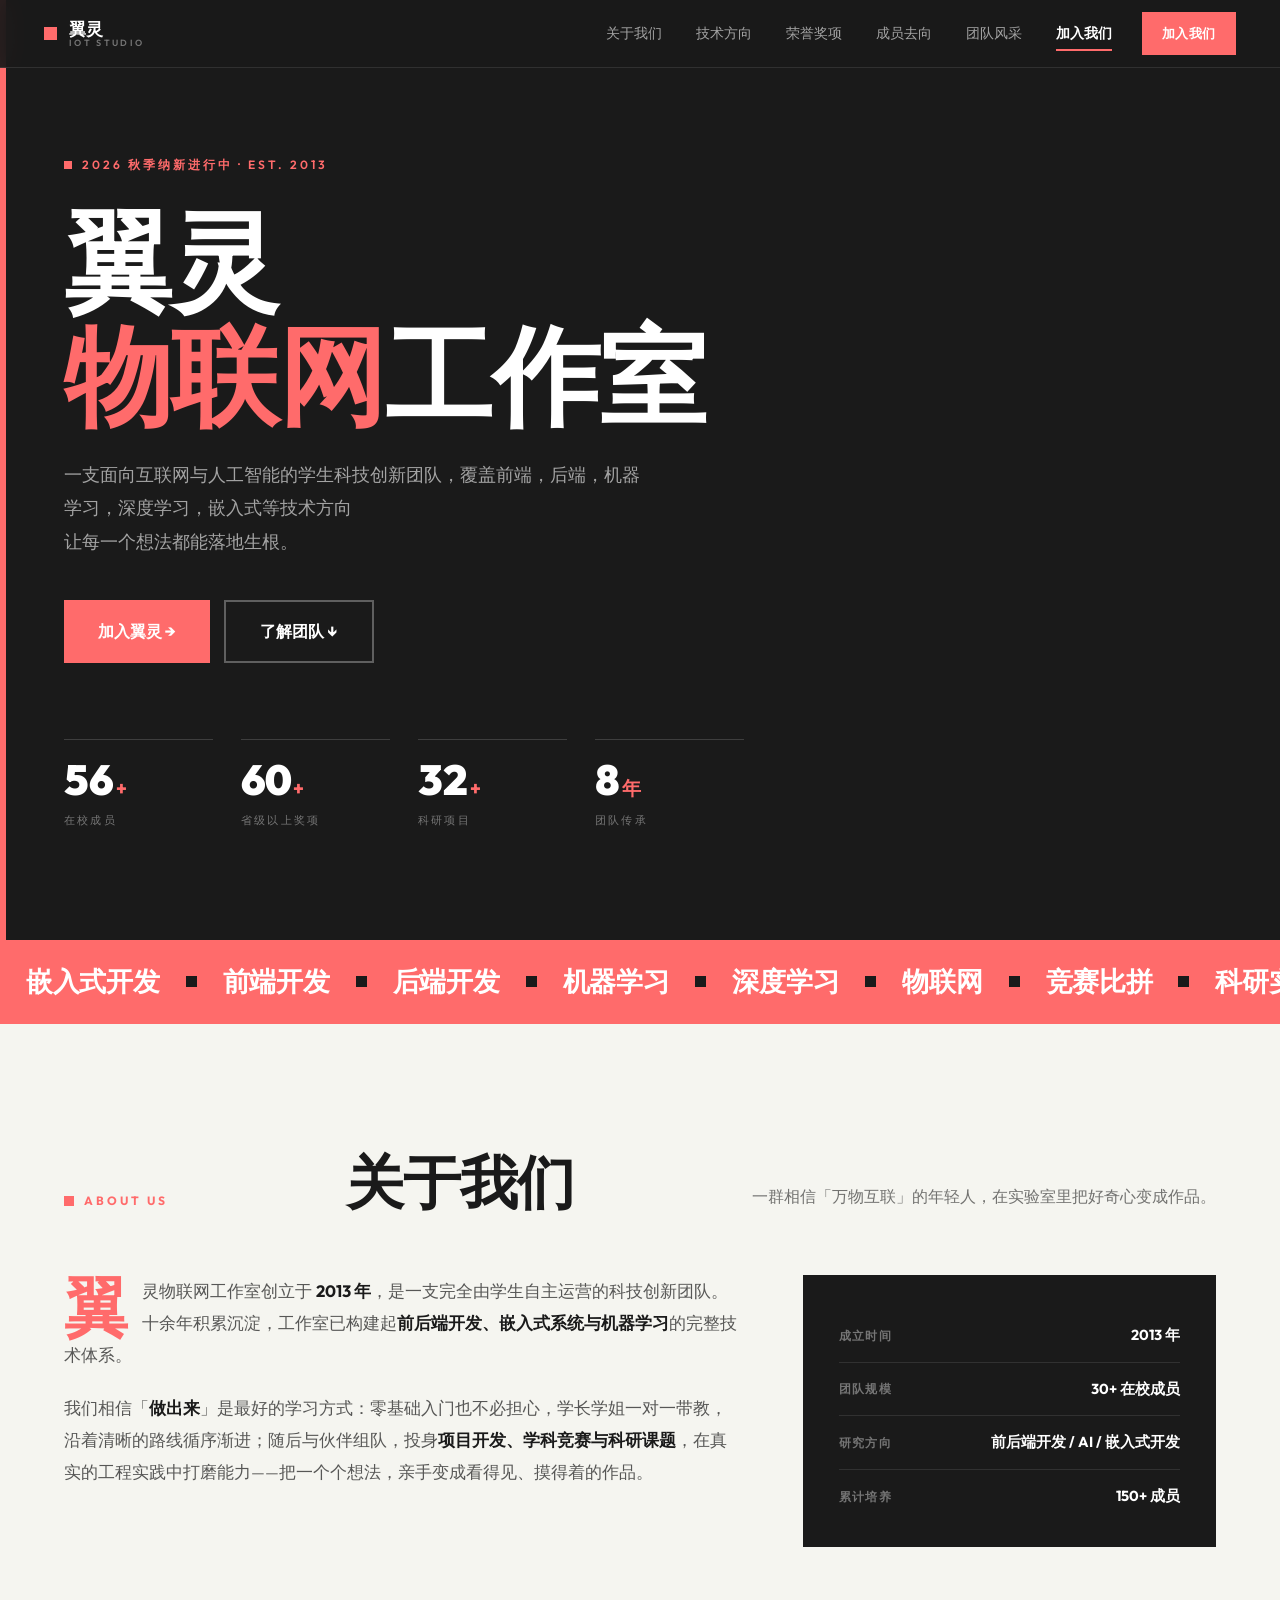
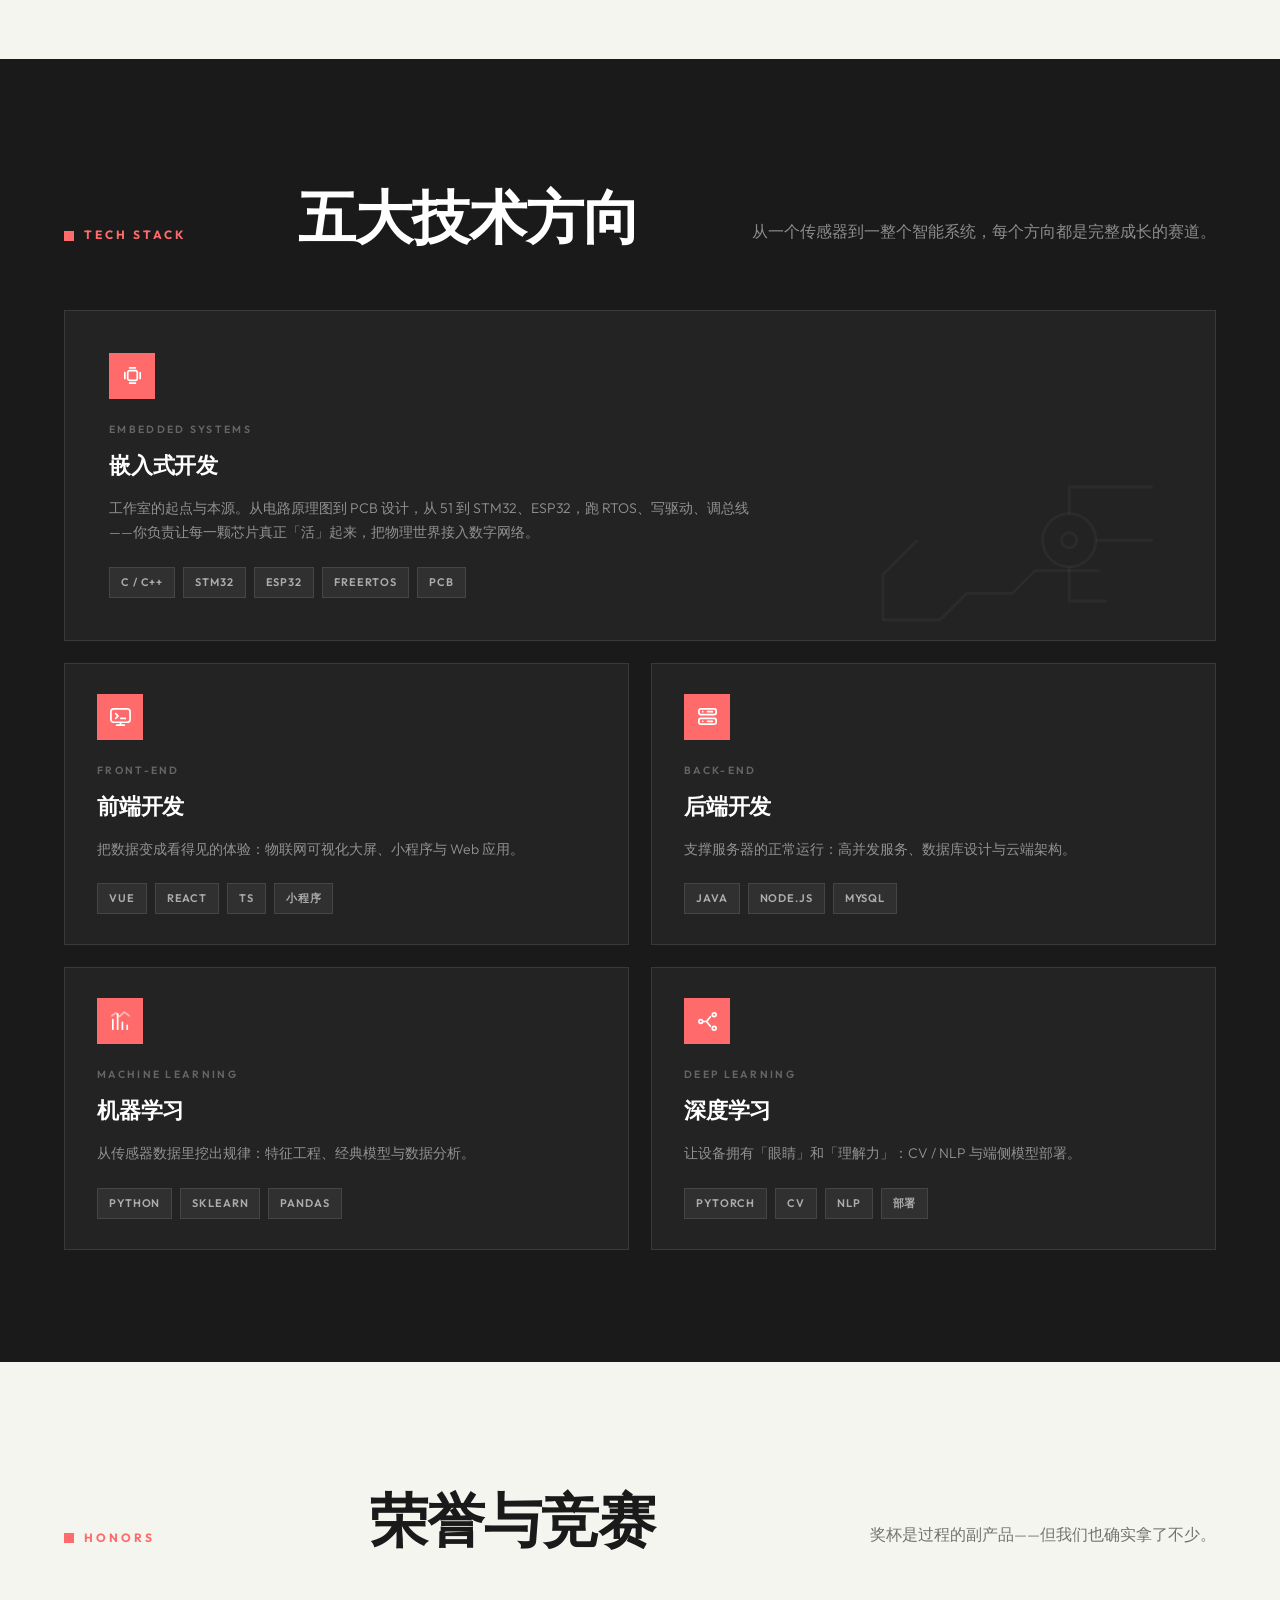
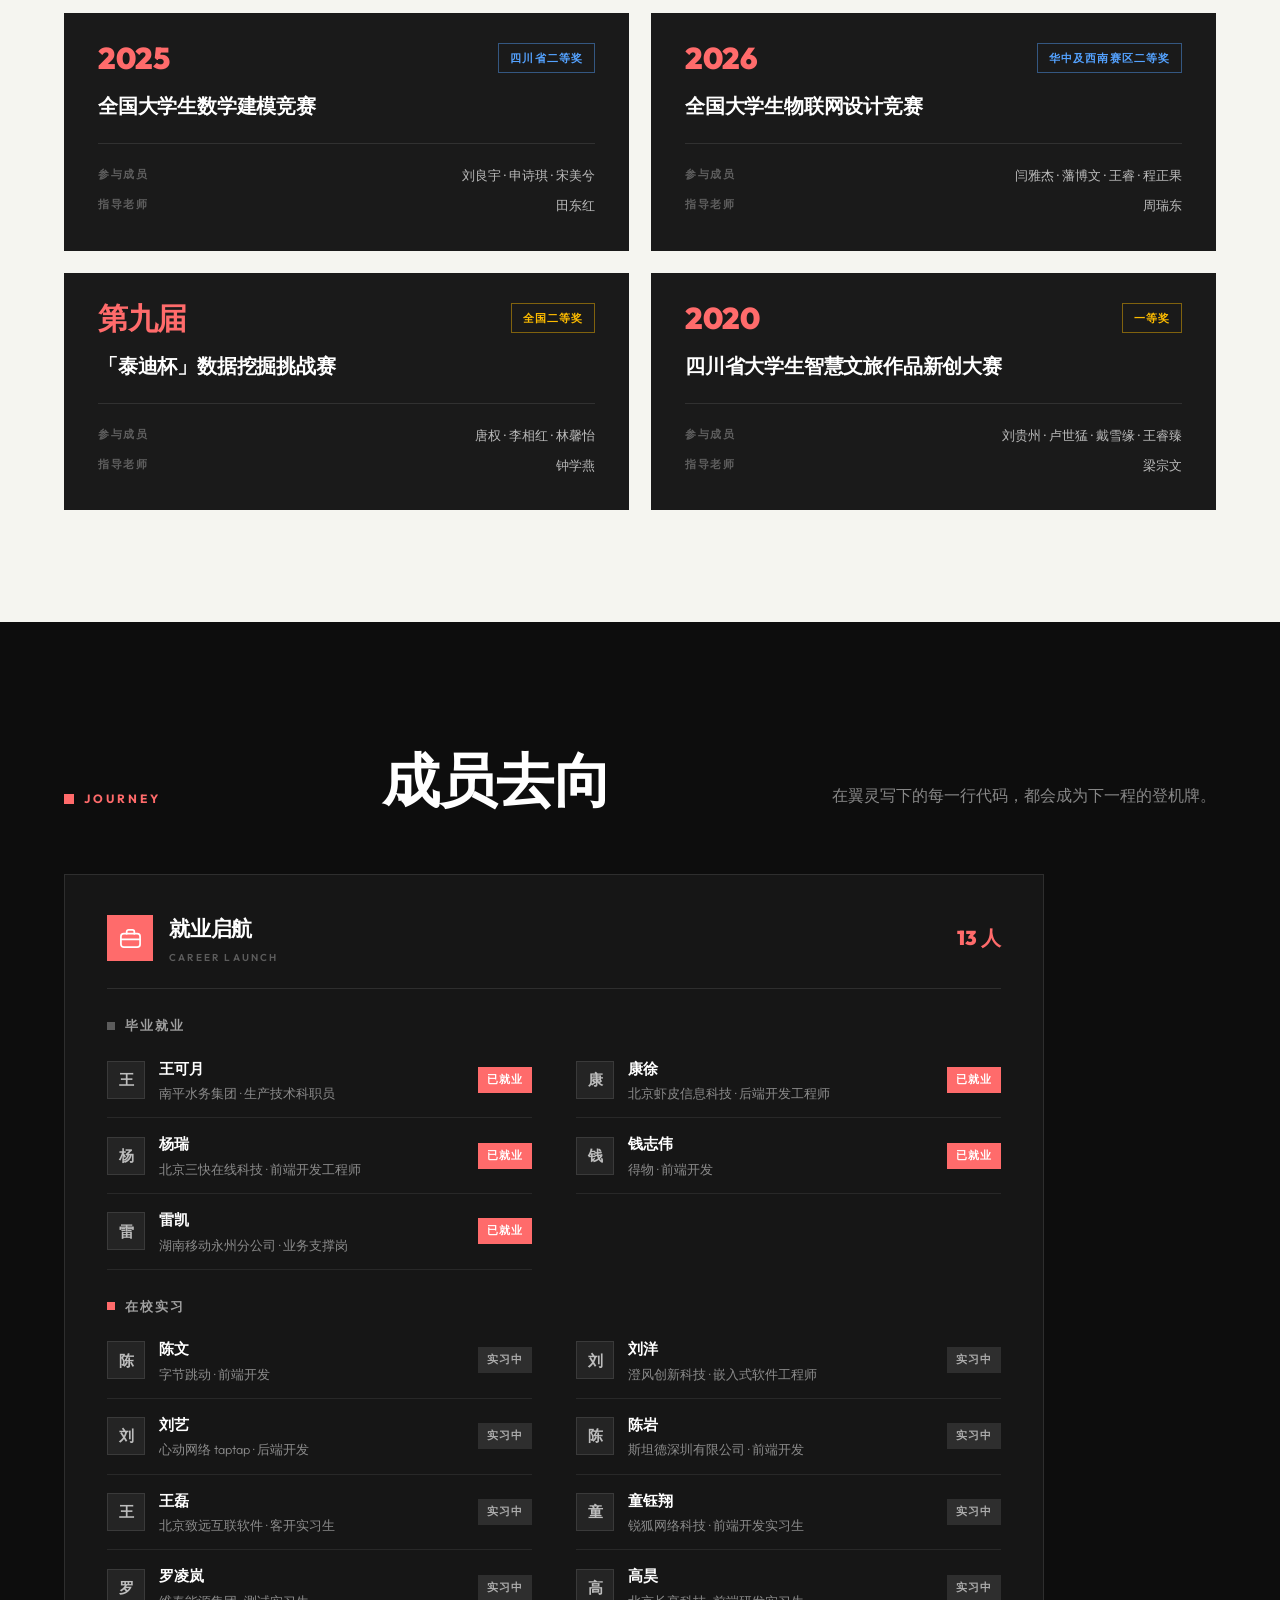
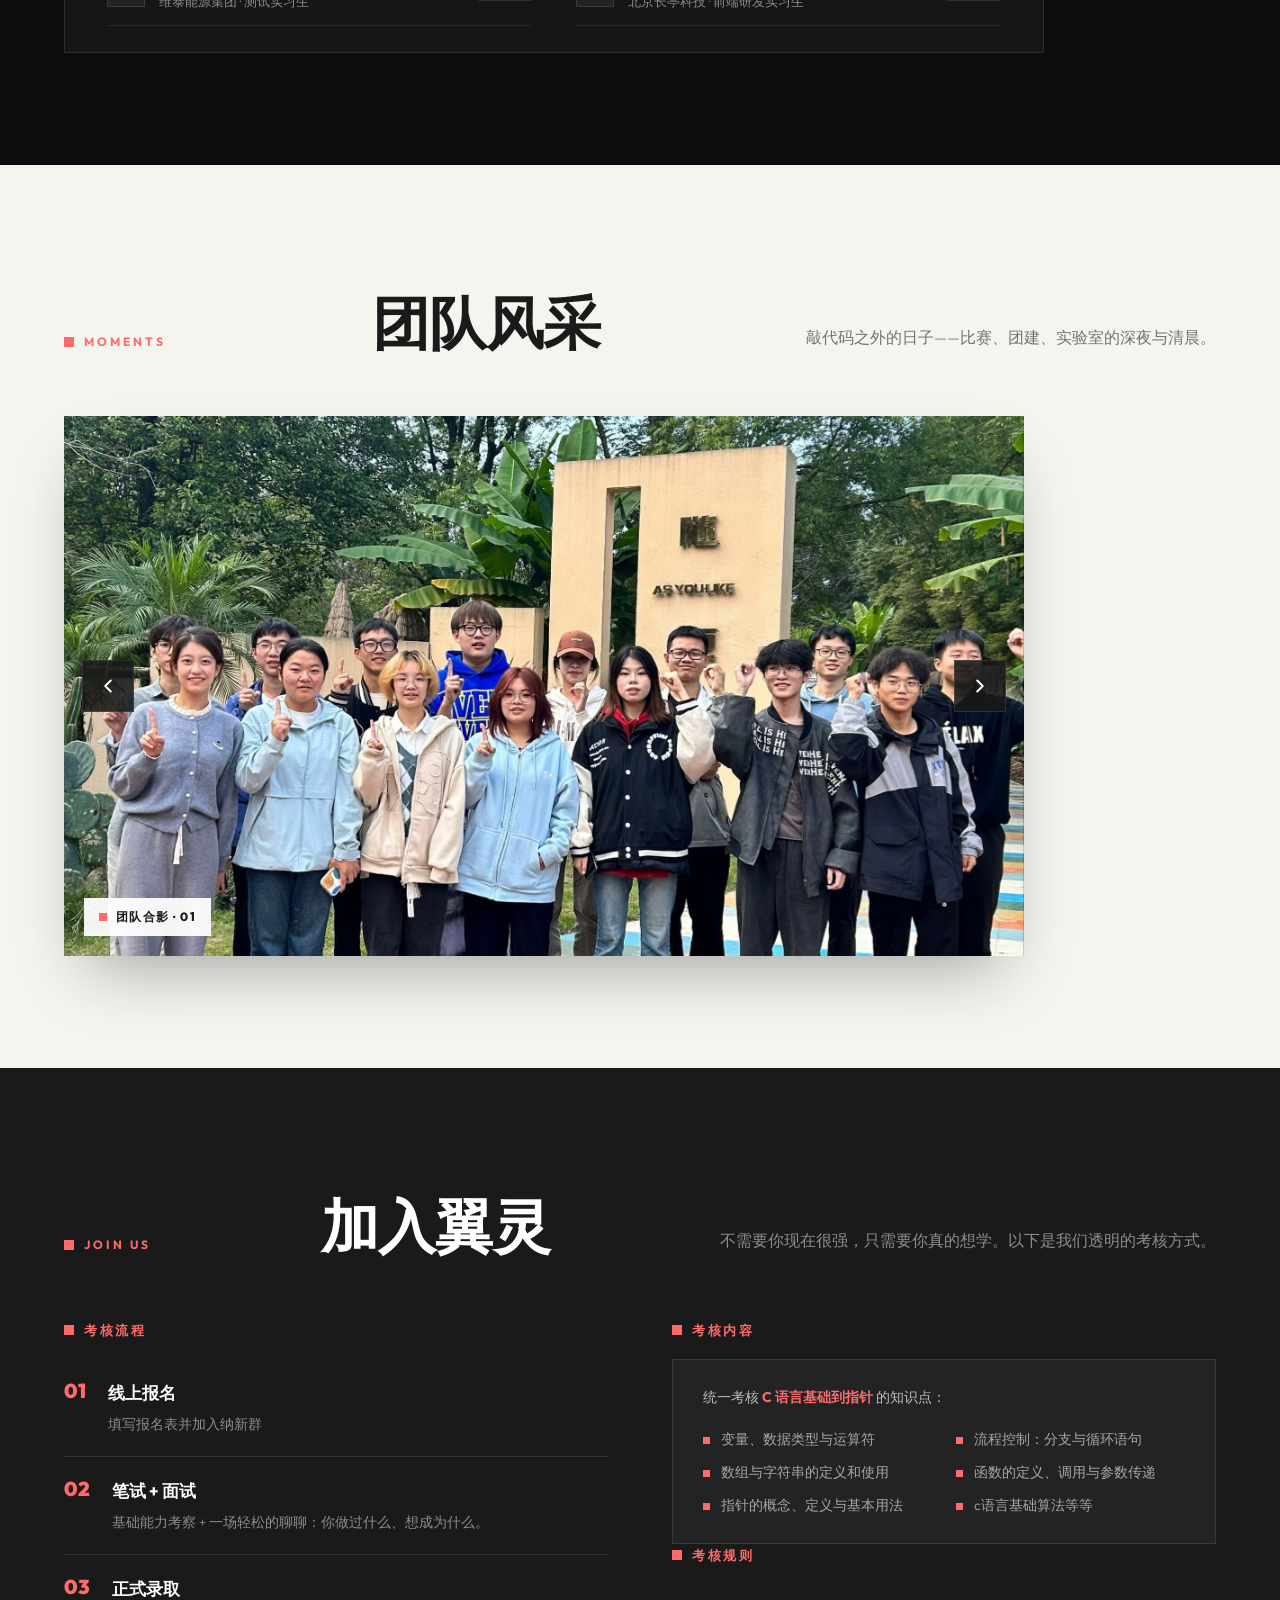
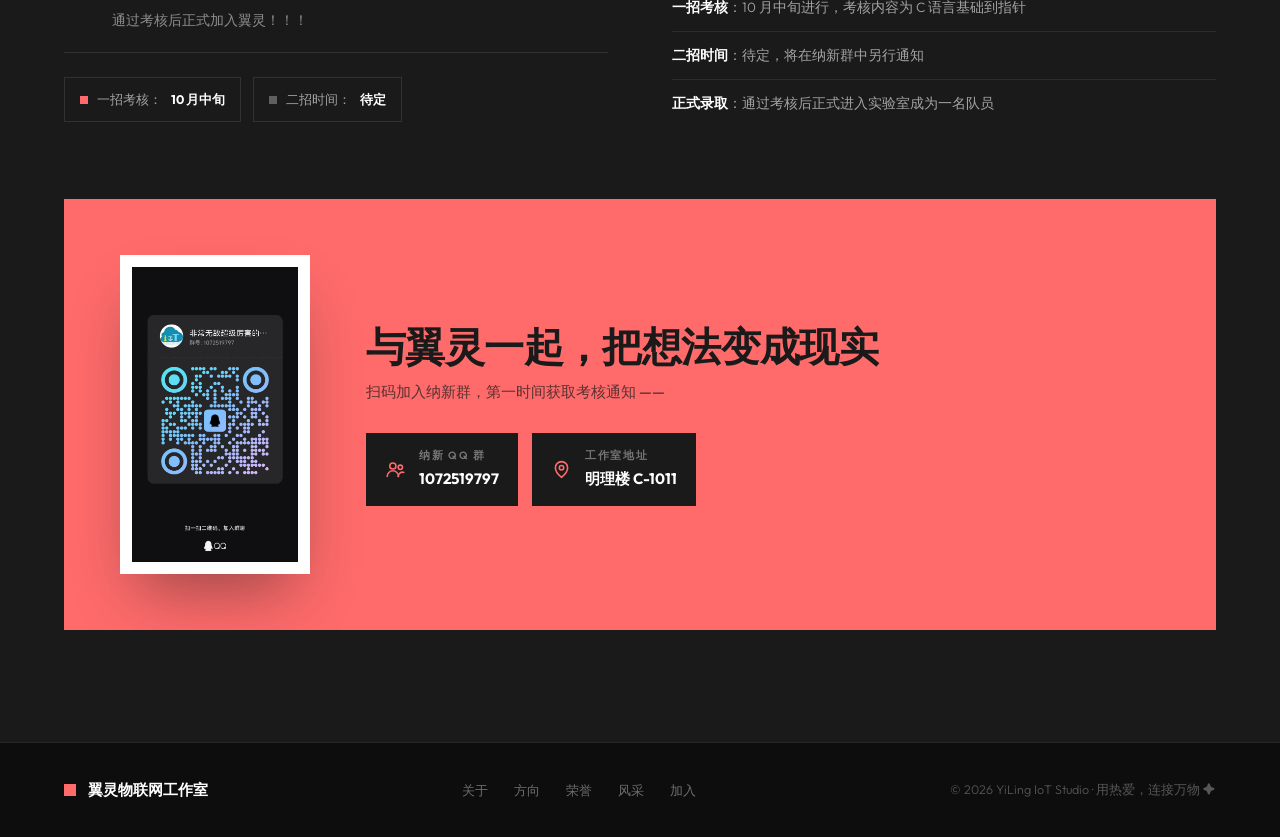
==== index.html @ a09c129d "chore: initial site" ====
<!DOCTYPE html>
<html lang="zh-CN">
<head>
<meta charset="UTF-8">
<meta name="viewport" content="width=device-width, initial-scale=1.0">
<title>翼灵物联网工作室 · YiLing IoT Studio</title>
<meta name="description" content="翼灵物联网工作室——专注物联网与人工智能的学生科技创新团队，覆盖嵌入式、后端、前端与机器学习、深度学习全链路技术栈。">
<link rel="icon" href="data:image/svg+xml,%3Csvg%20xmlns='http://www.w3.org/2000/svg'%20viewBox='0%200%2048%2048'%3E%3Crect%20width='48'%20height='48'%20fill='%23FF6B6B'/%3E%3Ctext%20x='24'%20y='33'%20font-size='26'%20font-family='Arial,sans-serif'%20font-weight='900'%20fill='%231A1A1A'%20text-anchor='middle'%3EY%3C/text%3E%3C/svg%3E">
<link rel="preconnect" href="https://fonts.googleapis.com">
<link rel="preconnect" href="https://fonts.gstatic.com" crossorigin>
<link href="https://fonts.googleapis.com/css2?family=Outfit:wght@300;400;500;600;700;800;900&display=swap" rel="stylesheet">
<link rel="stylesheet" href="styles.css">
</head>
<body>

<!-- ══════════ 顶部固定导航（Studio Bold：深色横条） ══════════ -->
<header class="nav" id="nav">
  <a class="brand" href="#top" aria-label="翼灵物联网工作室">
    <span class="brand-mark" aria-hidden="true"></span>
    <span class="brand-name">翼灵<i>IoT&nbsp;Studio</i></span>
  </a>
  <nav class="nav-links" id="navLinks" aria-label="页面导航">
    <span class="nav-thumb" id="navThumb" aria-hidden="true"></span>
    <a href="#about" class="nav-link">关于我们</a>
    <a href="#directions" class="nav-link">技术方向</a>
    <a href="#awards" class="nav-link">荣誉奖项</a>
    <a href="#destinations" class="nav-link">成员去向</a>
    <a href="#gallery" class="nav-link">团队风采</a>
    <a href="#join" class="nav-link">加入我们</a>
  </nav>
  <a href="#join" class="nav-cta">加入我们</a>
</header>

<main id="top">

  <!-- ══════════ HERO（Studio Bold：深底 + 左侧红竖条 + 巨型标题） ══════════ -->
  <section class="hero">
    <div class="hero-edge" aria-hidden="true"></div>

    <div class="hero-inner">
      <span class="hero-badge">
        <i class="dot"></i>2026 秋季纳新进行中 · EST. 2013
      </span>
      <h1 class="hero-title">翼灵<br><span>物联网</span>工作室</h1>
      <p class="hero-sub">一支面向互联网与人工智能的学生科技创新团队，覆盖前端，后端，机器学习，深度学习，嵌入式等技术方向<br class="br-lg">让每一个想法都能落地生根。</p>

      <div class="hero-cta">
        <a href="#join" class="btn-primary">加入翼灵 →</a>
        <a href="#about" class="btn-ghost">了解团队 ↓</a>
      </div>

      <div class="hero-stats">
        <div class="stat-card">
          <b><span data-count="56">0</span><i>+</i></b>
          <span>在校成员</span>
        </div>
        <div class="stat-card">
          <b><span data-count="60">0</span><i>+</i></b>
          <span>省级以上奖项</span>
        </div>
        <div class="stat-card">
          <b><span data-count="32">0</span><i>+</i></b>
          <span>科研项目</span>
        </div>
        <div class="stat-card">
          <b><span data-count="8">0</span><i>年</i></b>
          <span>团队传承</span>
        </div>
      </div>
    </div>
  </section>

  <!-- ══════════ 红色跑马灯条 ══════════ -->
  <div class="marquee" aria-hidden="true">
    <div class="m-track">
      <span>嵌入式开发</span><i>✦</i><span>前端开发</span><i>✦</i><span>后端开发</span><i>✦</i><span>机器学习</span><i>✦</i><span>深度学习</span><i>✦</i><span>物联网</span><i>✦</i><span>竞赛比拼</span><i>✦</i><span>科研实践</span><i>✦</i>
      <span>嵌入式开发</span><i>✦</i><span>前端开发</span><i>✦</i><span>后端开发</span><i>✦</i><span>机器学习</span><i>✦</i><span>深度学习</span><i>✦</i><span>物联网</span><i>✦</i><span>竞赛比拼</span><i>✦</i><span>科研实践</span><i>✦</i>
    </div>
  </div>

  <!-- ══════════ ① 关于我们（暖白区） ══════════ -->
  <section id="about" class="section light">
    <div class="container">
      <header class="sec-head reveal">
        <span class="sec-eyebrow"><i></i>ABOUT US</span>
        <h2 class="sec-title">关于我们</h2>
        <p class="sec-desc">一群相信「万物互联」的年轻人，在实验室里把好奇心变成作品。</p>
      </header>

      <div class="about-grid">
        <div class="about-text reveal" data-d="1">
          <p>翼灵物联网工作室创立于 <b>2013 年</b>，是一支完全由学生自主运营的科技创新团队。十余年积累沉淀，工作室已构建起<b>前后端开发、嵌入式系统与机器学习</b>的完整技术体系。</p>
          <p>我们相信「<b>做出来</b>」是最好的学习方式：零基础入门也不必担心，学长学姐一对一带教，沿着清晰的路线循序渐进；随后与伙伴组队，投身<b>项目开发、学科竞赛与科研课题</b>，在真实的工程实践中打磨能力——把一个个想法，亲手变成看得见、摸得着的作品。</p>
        </div>

        <aside class="about-card reveal" data-d="2">
          <ul class="ios-list">
            <li><span>成立时间</span><b>2013 年</b></li>
            <li><span>团队规模</span><b>30+ 在校成员</b></li>
            <li><span>研究方向</span><b>前后端开发 / AI / 嵌入式开发</b></li>
            <li><span>累计培养</span><b>150+ 成员</b></li>
          </ul>
        </aside>
      </div>
    </div>
  </section>

  <!-- ══════════ ② 技术方向（深色区） ══════════ -->
  <section id="directions" class="section dark">
    <div class="container">
      <header class="sec-head reveal">
        <span class="sec-eyebrow"><i></i>TECH STACK</span>
        <h2 class="sec-title">五大技术方向</h2>
        <p class="sec-desc">从一个传感器到一整个智能系统，每个方向都是完整成长的赛道。</p>
      </header>

      <div class="dir-grid">
        <!-- 嵌入式（工作室本源，大卡） -->
        <article class="dir-card big reveal" style="--ac:linear-gradient(135deg,#60a5fa,#1e3a8a);--ac-soft:30,64,175">
          <svg class="dir-art" viewBox="0 0 200 120" aria-hidden="true">
            <g stroke="currentColor" fill="none" stroke-width="1.5" opacity=".55">
              <path d="M20 100h30l14-14h24l12-12h34"/><path d="M20 100v-24l18-18"/>
              <circle cx="118" cy="58" r="14"/><circle cx="118" cy="58" r="4"/>
              <path d="M118 44v-14h44M132 58h30M118 72v18h20"/>
            </g>
          </svg>
          <div class="dir-icon">
            <svg viewBox="0 0 24 24"><rect x="7" y="7" width="10" height="10" rx="2"/><path d="M4 9v6M20 9v6M9 4h6M9 20h6"/></svg>
          </div>
          <span class="dir-en">EMBEDDED SYSTEMS</span>
          <h3>嵌入式开发</h3>
          <p>工作室的起点与本源。从电路原理图到 PCB 设计，从 51 到 STM32、ESP32，跑 RTOS、写驱动、调总线——你负责让每一颗芯片真正「活」起来，把物理世界接入数字网络。</p>
          <div class="dir-tags">
            <span>C / C++</span><span>STM32</span><span>ESP32</span><span>FreeRTOS</span><span>PCB</span>
          </div>
        </article>

        <!-- 前端 -->
        <article class="dir-card reveal" data-d="1" style="--ac:linear-gradient(135deg,#38bdf8,#2563eb);--ac-soft:37,99,235">
          <div class="dir-icon">
            <svg viewBox="0 0 24 24"><rect x="2" y="4" width="20" height="14" rx="3"/><path d="M8 21h8M12 18v3M7 9l2.5 2.5L7 14M12.5 14H17"/></svg>
          </div>
          <span class="dir-en">FRONT-END</span>
          <h3>前端开发</h3>
          <p>把数据变成看得见的体验：物联网可视化大屏、小程序与 Web 应用。</p>
          <div class="dir-tags"><span>Vue</span><span>React</span><span>TS</span><span>小程序</span></div>
        </article>

        <!-- 后端 -->
        <article class="dir-card reveal" data-d="2" style="--ac:linear-gradient(135deg,#818cf8,#4f46e5);--ac-soft:79,70,229">
          <div class="dir-icon">
            <svg viewBox="0 0 24 24"><rect x="3" y="4" width="18" height="6" rx="2"/><rect x="3" y="14" width="18" height="6" rx="2"/><path d="M7 7h.01M7 17h.01M12 7h5M12 17h5"/></svg>
          </div>
          <span class="dir-en">BACK-END</span>
          <h3>后端开发</h3>
          <p>支撑服务器的正常运行：高并发服务、数据库设计与云端架构。</p>
          <div class="dir-tags"><span>Java</span><span>Node.js</span><span>MySQL</span></div>
        </article>

        <!-- 机器学习 -->
        <article class="dir-card reveal" data-d="3" style="--ac:linear-gradient(135deg,#fbbf24,#f59e0b);--ac-soft:217,119,6">
          <div class="dir-icon">
            <svg viewBox="0 0 24 24"><path d="M4 20V10M9 20V4M14 20v-7M19 20v-4"/><path d="M3 6l4-3 4 4 5-5 5 4" opacity=".5"/></svg>
          </div>
          <span class="dir-en">MACHINE LEARNING</span>
          <h3>机器学习</h3>
          <p>从传感器数据里挖出规律：特征工程、经典模型与数据分析。</p>
          <div class="dir-tags"><span>Python</span><span>sklearn</span><span>Pandas</span></div>
        </article>

        <!-- 深度学习 -->
        <article class="dir-card reveal" data-d="4" style="--ac:linear-gradient(135deg,#fb7185,#e11d48);--ac-soft:225,29,72">
          <div class="dir-icon">
            <svg viewBox="0 0 24 24"><circle cx="5" cy="12" r="2"/><circle cx="19" cy="5" r="2"/><circle cx="19" cy="19" r="2"/><path d="M7 12h4l4-5M11 12l4 5"/></svg>
          </div>
          <span class="dir-en">DEEP LEARNING</span>
          <h3>深度学习</h3>
          <p>让设备拥有「眼睛」和「理解力」：CV / NLP 与端侧模型部署。</p>
          <div class="dir-tags"><span>PyTorch</span><span>CV</span><span>NLP</span><span>部署</span></div>
        </article>
      </div>
    </div>
  </section>

  <!-- ══════════ ③ 荣誉奖项 ══════════ -->
  <section id="awards" class="section">
    <div class="container">
      <header class="sec-head reveal">
        <span class="sec-eyebrow"><i></i>HONORS</span>
        <h2 class="sec-title">荣誉与竞赛</h2>
        <p class="sec-desc">奖杯是过程的副产品——但我们也确实拿了不少。</p>
      </header>

      <div class="award-grid">
        <article class="award-card reveal">
          <div class="award-top">
            <span class="award-year">2025</span>
            <em class="award-level blue">四川省二等奖</em>
          </div>
          <h3>全国大学生数学建模竞赛</h3>
          <div class="award-meta">
            <div class="meta-row">
              <span class="meta-label">参与成员</span>
              <span class="meta-val">刘良宇 · 申诗琪 · 宋美兮</span>
            </div>
            <div class="meta-row">
              <span class="meta-label">指导老师</span>
              <span class="meta-val">田东红</span>
            </div>
          </div>
        </article>

        <article class="award-card reveal" data-d="1">
          <div class="award-top">
            <span class="award-year">2026</span>
            <em class="award-level blue">华中及西南赛区二等奖</em>
          </div>
          <h3>全国大学生物联网设计竞赛</h3>
          <div class="award-meta">
            <div class="meta-row">
              <span class="meta-label">参与成员</span>
              <span class="meta-val">闫雅杰 · 藩博文 · 王睿 · 程正果</span>
            </div>
            <div class="meta-row">
              <span class="meta-label">指导老师</span>
              <span class="meta-val">周瑞东</span>
            </div>
          </div>
        </article>

        <article class="award-card reveal" data-d="2">
          <div class="award-top">
            <span class="award-year">第九届</span>
            <em class="award-level gold">全国二等奖</em>
          </div>
          <h3>「泰迪杯」数据挖掘挑战赛</h3>
          <div class="award-meta">
            <div class="meta-row">
              <span class="meta-label">参与成员</span>
              <span class="meta-val">唐权 · 李相红 · 林馨怡</span>
            </div>
            <div class="meta-row">
              <span class="meta-label">指导老师</span>
              <span class="meta-val">钟学燕</span>
            </div>
          </div>
        </article>

        <article class="award-card reveal" data-d="3">
          <div class="award-top">
            <span class="award-year">2020</span>
            <em class="award-level gold">一等奖</em>
          </div>
          <h3>四川省大学生智慧文旅作品新创大赛</h3>
          <div class="award-meta">
            <div class="meta-row">
              <span class="meta-label">参与成员</span>
              <span class="meta-val">刘贵州 · 卢世猛 · 戴雪缘 · 王睿臻</span>
            </div>
            <div class="meta-row">
              <span class="meta-label">指导老师</span>
              <span class="meta-val">梁宗文</span>
            </div>
          </div>
        </article>
      </div>
    </div>
  </section>

  <!-- ══════════ ④ 成员去向 ══════════ -->
  <section id="destinations" class="section">
    <div class="container">
      <header class="sec-head reveal">
        <span class="sec-eyebrow"><i></i>JOURNEY</span>
        <h2 class="sec-title">成员去向</h2>
        <p class="sec-desc">在翼灵写下的每一行代码，都会成为下一程的登机牌。</p>
      </header>

      <div class="dest-grid">
        <div class="dest-panel reveal">
          <header>
            <span class="dest-ico"><svg viewBox="0 0 24 24"><rect x="2" y="7" width="20" height="14" rx="3"/><path d="M8 7V5a2 2 0 0 1 2-2h4a2 2 0 0 1 2 2v2M2 13h20"/></svg></span>
            <div><h3>就业启航</h3><span class="dest-en">CAREER LAUNCH</span></div>
            <span class="dest-count">13 人</span>
          </header>

          <h4 class="group-label"><i class="dot-done"></i>毕业就业</h4>
          <ul class="member-list cols">
            <li class="member-row">
              <span class="avatar">王</span>
              <div class="member-info"><b>王可月</b><span>南平水务集团 · 生产技术科职员</span></div>
              <em class="tag offer">已就业</em>
            </li>
            <li class="member-row">
              <span class="avatar">康</span>
              <div class="member-info"><b>康徐</b><span>北京虾皮信息科技 · 后端开发工程师</span></div>
              <em class="tag offer">已就业</em>
            </li>
            <li class="member-row">
              <span class="avatar">杨</span>
              <div class="member-info"><b>杨瑞</b><span>北京三快在线科技 · 前端开发工程师</span></div>
              <em class="tag offer">已就业</em>
            </li>
            <li class="member-row">
              <span class="avatar">钱</span>
              <div class="member-info"><b>钱志伟</b><span>得物 · 前端开发</span></div>
              <em class="tag offer">已就业</em>
            </li>
            <li class="member-row">
              <span class="avatar">雷</span>
              <div class="member-info"><b>雷凯</b><span>湖南移动永州分公司 · 业务支撑岗</span></div>
              <em class="tag offer">已就业</em>
            </li>
          </ul>

          <h4 class="group-label"><i class="dot-live"></i>在校实习</h4>
          <ul class="member-list cols">
            <li class="member-row">
              <span class="avatar">陈</span>
              <div class="member-info"><b>陈文</b><span>字节跳动 · 前端开发</span></div>
              <em class="tag intern">实习中</em>
            </li>
            <li class="member-row">
              <span class="avatar">刘</span>
              <div class="member-info"><b>刘洋</b><span>澄风创新科技 · 嵌入式软件工程师</span></div>
              <em class="tag intern">实习中</em>
            </li>
            <li class="member-row">
              <span class="avatar">刘</span>
              <div class="member-info"><b>刘艺</b><span>心动网络 taptap · 后端开发</span></div>
              <em class="tag intern">实习中</em>
            </li>
            <li class="member-row">
              <span class="avatar">陈</span>
              <div class="member-info"><b>陈岩</b><span>斯坦德深圳有限公司 · 前端开发</span></div>
              <em class="tag intern">实习中</em>
            </li>
            <li class="member-row">
              <span class="avatar">王</span>
              <div class="member-info"><b>王磊</b><span>北京致远互联软件 · 客开实习生</span></div>
              <em class="tag intern">实习中</em>
            </li>
            <li class="member-row">
              <span class="avatar">童</span>
              <div class="member-info"><b>童钰翔</b><span>锐狐网络科技 · 前端开发实习生</span></div>
              <em class="tag intern">实习中</em>
            </li>
            <li class="member-row">
              <span class="avatar">罗</span>
              <div class="member-info"><b>罗凌岚</b><span>维泰能源集团 · 测试实习生</span></div>
              <em class="tag intern">实习中</em>
            </li>
            <li class="member-row">
              <span class="avatar">高</span>
              <div class="member-info"><b>高昊</b><span>北京长亭科技 · 前端研发实习生</span></div>
              <em class="tag intern">实习中</em>
            </li>
          </ul>
        </div>
      </div>
    </div>
  </section>

  <!-- ══════════ ⑤ 团队风采 ══════════ -->
  <section id="gallery" class="section">
    <div class="container">
      <header class="sec-head reveal">
        <span class="sec-eyebrow"><i></i>MOMENTS</span>
        <h2 class="sec-title">团队风采</h2>
        <p class="sec-desc">敲代码之外的日子——比赛、团建、实验室的深夜与清晨。</p>
      </header>

      <div class="g-flip" id="gFlip">
        <!-- 唯一图片展示卡 -->
        <figure class="flip-card reveal" data-flip>
          <div class="flip-viewport">
            <img class="flip-img" src="images/photos/photo-01.jpg" alt="团队照片 1">
          </div>
          <button type="button" class="flip-arrow flip-prev" aria-label="上一张">
            <svg viewBox="0 0 24 24"><path d="M15 18l-6-6 6-6"/></svg>
          </button>
          <button type="button" class="flip-arrow flip-next" aria-label="下一张">
            <svg viewBox="0 0 24 24"><path d="M9 6l6 6-6 6"/></svg>
          </button>
          <figcaption><span>团队合影 · 01</span></figcaption>
        </figure>
      </div>
    </div>
  </section>

  <!-- ══════════ ⑥ 加入我们（深色区） ══════════ -->
  <section id="join" class="section dark">
    <div class="container">
      <header class="sec-head reveal">
        <span class="sec-eyebrow"><i></i>JOIN US</span>
        <h2 class="sec-title">加入翼灵</h2>
        <p class="sec-desc">不需要你现在很强，只需要你真的想学。以下是我们透明的考核方式。</p>
      </header>

      <div class="join-grid">
        <!-- 考核流程 -->
        <div class="join-col reveal">
          <h3 class="join-col-title">考核流程</h3>
          <ol class="steps">
            <li class="step">
              <span class="step-num">01</span>
              <div><h4>线上报名</h4><p>填写报名表并加入纳新群</p></div>
            </li>
            <li class="step" data-d="1">
              <span class="step-num">02</span>
              <div><h4>笔试 + 面试</h4><p>基础能力考察 + 一场轻松的聊聊：你做过什么、想成为什么。</p></div>
            </li>
            <li class="step" data-d="2">
              <span class="step-num">03</span>
              <div><h4>正式录取</h4><p>通过考核后正式加入翼灵！！！</p></div>
            </li>
          </ol>
          <div class="join-time">
            <span class="jt-item"><i class="dot-live"></i>一招考核：<b>10 月中旬</b></span>
            <span class="jt-item"><i class="dot-done"></i>二招时间：<b>待定</b></span>
          </div>
        </div>

        <!-- 考核内容 + 规则 -->
        <div class="join-col reveal" data-d="1">
          <h3 class="join-col-title">考核内容</h3>
          <div class="seg-wrap">
            <p class="exam-note">统一考核 <b>C 语言基础到指针</b> 的知识点：</p>
            <ul class="task-list">
              <li>变量、数据类型与运算符</li>
              <li>流程控制：分支与循环语句</li>
              <li>数组与字符串的定义和使用</li>
              <li>函数的定义、调用与参数传递</li>
              <li>指针的概念、定义与基本用法</li>
              <li>c语言基础算法等等</li>
            </ul>
          </div>

          <h3 class="join-col-title">考核规则</h3>
          <ul class="rules">
            <li><b>一招考核</b>：10 月中旬进行，考核内容为 C 语言基础到指针</li>
            <li><b>二招时间</b>：待定，将在纳新群中另行通知</li>
            <li><b>正式录取</b>：通过考核后正式进入实验室成为一名队员</li>
          </ul>
        </div>
      </div>

      <!-- 联系方式 -->
      <div class="join-cta reveal">
        <div class="cta-glow" aria-hidden="true"></div>
        <span class="qr-large">
          <img src="images/qq-qrcode.jpg" alt="纳新 QQ 群二维码">
        </span>
        <div class="cta-text">
          <h3>与翼灵一起，把想法变成现实</h3>
          <p>扫码加入纳新群，第一时间获取考核通知 ——</p>
          <div class="contact-row">
            <div class="contact-item">
              <svg viewBox="0 0 24 24"><circle cx="9" cy="8" r="3.5"/><path d="M2.5 20a6.5 6.5 0 0 1 13 0"/><circle cx="17.5" cy="9.5" r="2.5"/><path d="M15 20a5 5 0 0 1 6.5-4.7"/></svg>
              <div><span>纳新 QQ 群</span><b>1072519797</b></div>
            </div>
            <div class="contact-item">
              <svg viewBox="0 0 24 24"><path d="M12 21s-7-5.5-7-11a7 7 0 0 1 14 0c0 5.5-7 11-7 11z"/><circle cx="12" cy="10" r="2.5"/></svg>
              <div><span>工作室地址</span><b>明理楼 C-1011</b></div>
            </div>
          </div>
        </div>
      </div>
    </div>
  </section>
</main>

<!-- ══════════ 页脚 ══════════ -->
<footer class="footer">
  <div class="container footer-inner">
    <div class="footer-brand">
      <span class="brand-mark sm">
        <svg viewBox="0 0 48 48" width="22" height="22" aria-hidden="true">
          <defs><linearGradient id="fgm" x1="0" y1="0" x2="1" y2="1">
            <stop offset="0" stop-color="#38bdf8"/><stop offset="1" stop-color="#6366f1"/>
          </linearGradient></defs>
          <rect width="48" height="48" rx="14" fill="url(#fgm)"/>
          <path d="M11 31c6.5-1.8 10-6 11.2-13 1.8 7.4 6.4 11.6 14.8 11.6-4.8 3-8.8 4.2-11.8 4.2-1.8 3.4-4.6 5.2-8.4 5.2 1.8-2.2 2.8-4.4 2.8-6.4-3 0-5.8-.6-8.6-1.6z" fill="#fff"/>
          <circle cx="35" cy="13" r="2.4" fill="#fff" opacity=".9"/>
        </svg>
      </span>
      <span>翼灵物联网工作室</span>
    </div>
    <nav class="footer-nav" aria-label="页脚导航">
      <a href="#about">关于</a><a href="#directions">方向</a><a href="#awards">荣誉</a><a href="#gallery">风采</a><a href="#join">加入</a>
    </nav>
    <p class="footer-copy">© 2026 YiLing IoT Studio · 用热爱，连接万物 ✦</p>
  </div>
</footer>

<!-- 返回顶部 -->
<button class="to-top" id="toTop" aria-label="返回顶部">
  <svg viewBox="0 0 24 24"><path d="M12 19V5M5 12l7-7 7 7"/></svg>
</button>

<!-- 图片灯箱 -->
<div class="lightbox" id="lightbox" aria-hidden="true">
  <figure class="lb-frame">
    <img id="lbImg" src="" alt="">
    <figcaption id="lbCap"></figcaption>
  </figure>
</div>

<script src="script.js" defer></script>
</body>
</html>
---- styles.css ----
/* ════════════════════════════════════════════════════════════════
   翼灵物联网工作室 · Studio Bold Edition
   深浅分区 × 巨型黑体 × 珊瑚红强调 × 一切直角
   ════════════════════════════════════════════════════════════════ */

/* ── 1. 基础与设计令牌 ─────────────────────────────────────────── */
*, *::before, *::after { box-sizing: border-box; margin: 0; padding: 0; }

:root {
  /* Studio Bold 配色：三种深浅面 + 一支珊瑚红 */
  --bg-light: #F5F5F0;   /* 暖白纸面 */
  --bg-dark: #1A1A1A;    /* 主深底 */
  --bg-darker: #0D0D0D; /* 更深底 */
  --accent: #FF6B6B;     /* 珊瑚红 */
  --accent-hi: #E55A5A;  /* 红 hover */
  --ink: #1A1A1A;        /* 深色文字 */

  --w-full: #ffffff;
  --w-80: rgba(255, 255, 255, .8);
  --w-70: rgba(255, 255, 255, .7);
  --w-60: rgba(255, 255, 255, .6);
  --w-50: rgba(255, 255, 255, .5);
  --w-40: rgba(255, 255, 255, .4);
  --w-30: rgba(255, 255, 255, .3);
  --w-10: rgba(255, 255, 255, .1);
  --w-06: rgba(255, 255, 255, .06);
  --w-04: rgba(255, 255, 255, .04);

  --font: "Outfit", -apple-system, "SF Pro Display", "PingFang SC",
          "HarmonyOS Sans SC", "MiSans", "Source Han Sans SC", "Microsoft YaHei", sans-serif;

  --container: 1152px;
  --ease: cubic-bezier(0.16, 1, 0.3, 1);
}

html {
  scroll-behavior: smooth;
  -webkit-text-size-adjust: 100%;
}

body {
  font-family: var(--font);
  background: var(--bg-dark);
  color: var(--ink);
  line-height: 1.7;
  overflow-x: hidden;
  -webkit-font-smoothing: antialiased;
}

img { max-width: 100%; display: block; }
a { color: inherit; text-decoration: none; }
button { font-family: inherit; cursor: pointer; }

::selection { background: var(--accent); color: #fff; }

.container {
  width: min(var(--container), 100% - 48px);
  margin-inline: auto;
}

section[id] { scroll-margin-top: 88px; }

/* ── 2. 顶部导航（深色横条 + 红方块品牌） ──────────────────────── */
.nav {
  position: fixed;
  top: 0; left: 0; right: 0;
  z-index: 100;
  display: flex;
  align-items: center;
  justify-content: space-between;
  gap: 16px;
  height: 68px;
  padding: 0 clamp(20px, 4vw, 44px);
  background: rgba(26, 26, 26, .92);
  -webkit-backdrop-filter: blur(12px);
          backdrop-filter: blur(12px);
  border-bottom: 1px solid var(--w-10);
  transition: background .4s var(--ease), box-shadow .4s var(--ease);
}
.nav.scrolled {
  background: rgba(26, 26, 26, .98);
  box-shadow: 0 12px 32px -12px rgba(0, 0, 0, .5);
}

.brand {
  display: flex;
  align-items: center;
  gap: 12px;
  flex-shrink: 0;
}
.brand-mark {
  width: 13px; height: 13px;
  background: var(--accent);
  transition: transform .35s var(--ease);
}
.brand:hover .brand-mark { transform: rotate(45deg); }

.brand-name {
  display: flex;
  flex-direction: column;
  line-height: 1.15;
  font-size: 17px;
  font-weight: 700;
  letter-spacing: .01em;
  color: #fff;
}
.brand-name i {
  font-style: normal;
  font-size: 9px;
  font-weight: 600;
  letter-spacing: .26em;
  text-transform: uppercase;
  color: var(--w-40);
}

.nav-links {
  display: flex;
  align-items: center;
  gap: 6px;
  margin-left: auto;
  overflow-x: auto;
  scrollbar-width: none;
}
.nav-links::-webkit-scrollbar { display: none; }

.nav-thumb { display: none; } /* 改用链接下划线，此滑块停用 */

.nav-link {
  position: relative;
  padding: 8px 14px;
  font-size: 13.5px;
  font-weight: 500;
  white-space: nowrap;
  color: var(--w-60);
  transition: color .25s;
}
.nav-link::after {
  content: "";
  position: absolute;
  left: 14px; right: 14px; bottom: 2px;
  height: 2px;
  background: var(--accent);
  transform: scaleX(0);
  transform-origin: left;
  transition: transform .35s var(--ease);
}
.nav-link:hover { color: #fff; }
.nav-link:hover::after { transform: scaleX(1); }
.nav-link.is-active { color: #fff; font-weight: 700; }
.nav-link.is-active::after { transform: scaleX(1); }

.nav-cta {
  flex-shrink: 0;
  padding: 10px 20px;
  font-size: 13px;
  font-weight: 700;
  letter-spacing: .04em;
  color: #fff;
  background: var(--accent);
  transition: all .3s var(--ease);
}
.nav-cta:hover {
  background: var(--accent-hi);
  transform: translateY(-1px);
  box-shadow: 0 10px 24px -8px rgba(255, 107, 107, .55);
}

/* ── 3. HERO（深底 + 左红竖条 + 巨型标题） ─────────────────────── */
.hero {
  position: relative;
  min-height: 100svh;
  display: flex;
  align-items: center;
  background: var(--bg-dark);
  padding: 150px 24px 110px;
  overflow: hidden;
}

.hero-edge {
  position: absolute;
  top: 0; bottom: 0; left: 0;
  width: 6px;
  background: var(--accent);
  z-index: 1;
}

.hero-inner {
  position: relative;
  width: min(var(--container), 100%);
  margin-inline: auto;
  z-index: 1;
}

.hero-badge {
  display: inline-flex;
  align-items: center;
  gap: 10px;
  font-size: 12px;
  font-weight: 600;
  letter-spacing: .25em;
  text-transform: uppercase;
  color: var(--accent);
  animation: riseIn .8s var(--ease) both;
}
.hero-badge .dot {
  width: 8px; height: 8px;
  background: var(--accent);
  animation: blink 1.8s steps(2) infinite;
}
@keyframes blink { 50% { opacity: .25; } }

.hero-title {
  margin-top: 26px;
  font-size: clamp(46px, 8.5vw, 108px);
  font-weight: 900;
  line-height: 1.06;
  letter-spacing: -.01em;
  color: #fff;
  animation: riseIn .9s var(--ease) .08s both;
}
.hero-title span { color: var(--accent); }

.hero-sub {
  margin-top: 26px;
  max-width: 580px;
  font-size: clamp(15px, 1.8vw, 18px);
  font-weight: 300;
  line-height: 1.85;
  color: var(--w-60);
  animation: riseIn .9s var(--ease) .18s both;
}
.br-lg { display: inline; }

.hero-cta {
  display: flex;
  flex-wrap: wrap;
  gap: 14px;
  margin-top: 42px;
  animation: riseIn .9s var(--ease) .28s both;
}

/* 按钮：直角、红底、粗体 */
.btn-primary {
  display: inline-flex;
  align-items: center;
  gap: 8px;
  padding: 16px 34px;
  font-size: 16px;
  font-weight: 700;
  color: #fff;
  background: var(--accent);
  transition: all .3s var(--ease);
}
.btn-primary:hover {
  background: var(--accent-hi);
  transform: translateY(-2px);
  box-shadow: 0 20px 40px -12px rgba(255, 107, 107, .55);
}

.btn-ghost {
  display: inline-flex;
  align-items: center;
  gap: 8px;
  padding: 16px 34px;
  font-size: 16px;
  font-weight: 700;
  color: #fff;
  border: 2px solid var(--w-30);
  transition: all .3s var(--ease);
}
.btn-ghost:hover {
  border-color: #fff;
  background: var(--w-06);
}

/* HERO 数据条 */
.hero-stats {
  display: grid;
  grid-template-columns: repeat(4, 1fr);
  gap: 28px;
  max-width: 680px;
  margin-top: 76px;
  animation: riseIn .9s var(--ease) .4s both;
}
.stat-card {
  padding-top: 18px;
  border-top: 1px solid rgba(255, 255, 255, .16);
}
.stat-card b {
  display: flex;
  align-items: baseline;
  gap: 2px;
  font-size: clamp(30px, 4vw, 42px);
  font-weight: 900;
  line-height: 1.05;
  color: #fff;
  font-variant-numeric: tabular-nums;
}
.stat-card b i {
  font-style: normal;
  font-size: 19px;
  font-weight: 800;
  color: var(--accent);
}
.stat-card > span {
  display: block;
  margin-top: 9px;
  font-size: 11px;
  font-weight: 500;
  letter-spacing: .2em;
  text-transform: uppercase;
  color: var(--w-40);
}

@keyframes riseIn {
  from { opacity: 0; transform: translateY(28px); }
  to   { opacity: 1; transform: translateY(0); }
}

/* ── 4. 红色跑马灯 ──────────────────────────────────────────────── */
.marquee {
  background: var(--accent);
  overflow: hidden;
  padding: 19px 0;
}
.m-track {
  display: flex;
  align-items: center;
  width: max-content;
  white-space: nowrap;
  animation: marquee 30s linear infinite;
}
.marquee:hover .m-track { animation-play-state: paused; }
.m-track span {
  padding: 0 26px;
  font-size: clamp(19px, 2.4vw, 27px);
  font-weight: 900;
  text-transform: uppercase;
  letter-spacing: -.01em;
  color: #fff;
}
.m-track i {
  display: inline-block;
  width: 11px; height: 11px;
  background: var(--bg-dark);
  font-size: 0; /* 隐藏 ✦，用深色方块分隔 */
  flex-shrink: 0;
}
@keyframes marquee { to { transform: translateX(-50%); } }

/* ── 5. 分区框架：暖白 / 深黑交替 ──────────────────────────────── */
.section {
  position: relative;
  padding: clamp(76px, 10vw, 112px) 0;
  background: var(--bg-light);
  color: var(--ink);
}
.section.dark {
  background: var(--bg-dark);
  color: #fff;
}
#destinations {
  background: var(--bg-darker);
  color: #fff;
}

.sec-head {
  display: flex;
  flex-wrap: wrap;
  align-items: flex-end;
  justify-content: space-between;
  gap: 18px 32px;
  margin-bottom: clamp(44px, 6vw, 64px);
}
.sec-head > div:not(.sec-head) { min-width: 0; }

.sec-eyebrow {
  display: inline-flex;
  align-items: center;
  gap: 10px;
  font-size: 12px;
  font-weight: 700;
  letter-spacing: .25em;
  text-transform: uppercase;
  color: var(--accent);
}
.sec-eyebrow i {
  width: 10px; height: 10px;
  background: var(--accent);
}

.sec-title {
  margin-top: 16px;
  font-size: clamp(32px, 5.2vw, 58px);
  font-weight: 900;
  line-height: 1.02;
  letter-spacing: -.015em;
}

.sec-desc {
  margin-top: 16px;
  max-width: 560px;
  font-size: 15.5px;
  font-weight: 300;
  line-height: 1.8;
  color: rgba(26, 26, 26, .6);
}
.section.dark .sec-desc,
#destinations .sec-desc { color: var(--w-50); }

/* ── 6. 滚动浮现（Studio Bold 节奏） ──────────────────────────── */
.reveal {
  opacity: 0;
  transform: translateY(26px);
  transition: opacity .7s var(--ease), transform .7s var(--ease);
}
.reveal.in { opacity: 1; transform: none; }
[data-d="1"] { transition-delay: .07s; }
[data-d="2"] { transition-delay: .14s; }
[data-d="3"] { transition-delay: .21s; }
[data-d="4"] { transition-delay: .28s; }

/* ── 7. ① 关于我们（暖白区） ───────────────────────────────────── */
.about-grid {
  display: grid;
  grid-template-columns: 1.55fr .95fr;
  gap: clamp(36px, 5vw, 64px);
  align-items: start;
}

.about-text p {
  font-size: 16.5px;
  font-weight: 300;
  line-height: 1.95;
  color: rgba(26, 26, 26, .72);
}
.about-text p + p { margin-top: 20px; }
.about-text b {
  font-weight: 700;
  color: var(--ink);
}
/* 首字下沉（编辑风） */
.about-text > p:first-child::first-letter {
  float: left;
  padding: 6px 14px 0 0;
  font-size: 64px;
  font-weight: 900;
  line-height: .8;
  color: var(--accent);
}

.about-card {
  background: var(--bg-dark);
  padding: 34px 36px;
}
.ios-list li {
  display: flex;
  align-items: center;
  justify-content: space-between;
  gap: 16px;
  padding: 14px 0;
  border-bottom: 1px solid var(--w-10);
}
.ios-list li:last-child { border-bottom: 0; padding-bottom: 4px; }
.ios-list li span {
  font-size: 11.5px;
  font-weight: 600;
  letter-spacing: .12em;
  text-transform: uppercase;
  color: var(--w-40);
}
.ios-list li b {
  font-size: 14.5px;
  font-weight: 700;
  color: #fff;
  text-align: right;
}

/* ── 8. ② 技术方向（深色区） ───────────────────────────────────── */
.dir-grid {
  display: grid;
  grid-template-columns: repeat(2, 1fr);
  gap: 22px;
}
.dir-card {
  position: relative;
  overflow: hidden;
  padding: 30px 32px;
  background: var(--w-04);
  border: 1px solid var(--w-10);
  transform: perspective(900px) rotateX(var(--rx, 0deg)) rotateY(var(--ry, 0deg));
  transition: border-color .35s, background .35s, box-shadow .35s, transform .35s;
}
.dir-card:hover {
  background: var(--w-06);
  border-color: rgba(255, 107, 107, .55);
  box-shadow: 0 28px 56px -20px rgba(0, 0, 0, .6);
}
.dir-card.big { grid-column: 1 / -1; padding: 42px 44px; }

.dir-icon {
  display: grid;
  place-items: center;
  width: 46px; height: 46px;
  background: var(--accent);
  flex-shrink: 0;
}
.dir-icon svg {
  width: 23px; height: 23px;
  stroke: #fff;
  fill: none;
  stroke-width: 1.8;
  stroke-linecap: round;
  stroke-linejoin: round;
}

.dir-en {
  display: block;
  margin-top: 22px;
  font-size: 10.5px;
  font-weight: 600;
  letter-spacing: .22em;
  text-transform: uppercase;
  color: var(--w-30);
}
.dir-card h3 {
  margin-top: 8px;
  font-size: 22px;
  font-weight: 800;
  letter-spacing: -.01em;
  color: #fff;
}
.dir-card p {
  margin-top: 12px;
  font-size: 14px;
  font-weight: 300;
  line-height: 1.75;
  color: var(--w-50);
}
.dir-card.big p { max-width: 640px; }

.dir-tags {
  display: flex;
  flex-wrap: wrap;
  gap: 8px;
  margin-top: 22px;
}
.dir-tags span {
  padding: 5px 11px;
  font-size: 11px;
  font-weight: 600;
  letter-spacing: .08em;
  text-transform: uppercase;
  color: var(--w-60);
  background: var(--w-06);
  border: 1px solid var(--w-10);
}

/* 大卡装饰线稿 */
.dir-art {
  position: absolute;
  right: -10px; bottom: -18px;
  width: min(380px, 46%);
  color: rgba(255, 255, 255, .07);
  pointer-events: none;
}

/* ── 9. ③ 荣誉奖项（暖白区 + 深色卡） ─────────────────────────── */
.award-grid {
  display: grid;
  grid-template-columns: repeat(2, 1fr);
  gap: 22px;
}
.award-card {
  padding: 30px 34px;
  background: var(--bg-dark);
  transition: transform .35s var(--ease), box-shadow .35s var(--ease);
}
.award-card:hover {
  transform: scale(1.02) translateY(-2px);
  box-shadow: 0 32px 64px -20px rgba(26, 26, 26, .45);
}

.award-top {
  display: flex;
  align-items: center;
  justify-content: space-between;
  gap: 14px;
}
.award-year {
  font-size: 30px;
  font-weight: 900;
  line-height: 1;
  letter-spacing: -.01em;
  color: var(--accent);
}
.award-level {
  padding: 5px 11px;
  font-style: normal;
  font-size: 11px;
  font-weight: 700;
  letter-spacing: .1em;
  text-transform: uppercase;
  color: var(--w-70);
  border: 1px solid var(--w-10);
  white-space: nowrap;
}
.award-level.blue { color: #54a2ff; border-color: rgba(84, 162, 255, .45); }
.award-level.gold { color: #fcbb00; border-color: rgba(252, 187, 0, .45); }

.award-card h3 {
  margin-top: 16px;
  font-size: 20px;
  font-weight: 700;
  letter-spacing: -.01em;
  color: #fff;
}

.award-meta {
  margin-top: 20px;
  padding-top: 16px;
  border-top: 1px solid var(--w-10);
}
.meta-row {
  display: flex;
  justify-content: space-between;
  gap: 18px;
  padding: 4px 0;
  font-size: 13px;
}
.meta-label {
  flex-shrink: 0;
  font-size: 10.5px;
  font-weight: 600;
  letter-spacing: .16em;
  text-transform: uppercase;
  color: var(--w-30);
  padding-top: 2px;
}
.meta-val {
  color: var(--w-70);
  text-align: right;
}

/* ── 10. ④ 成员去向（更深黑区） ───────────────────────────────── */
.dest-grid { max-width: 980px; }

.dest-panel {
  padding: 36px 42px 26px;
  background: var(--w-04);
  border: 1px solid var(--w-10);
}
.dest-panel > header {
  display: flex;
  align-items: center;
  gap: 16px;
  padding-bottom: 22px;
  border-bottom: 1px solid var(--w-10);
}
.dest-ico {
  display: grid;
  place-items: center;
  width: 46px; height: 46px;
  background: var(--accent);
  flex-shrink: 0;
}
.dest-ico svg {
  width: 23px; height: 23px;
  stroke: #fff;
  fill: none;
  stroke-width: 1.8;
  stroke-linecap: round;
  stroke-linejoin: round;
}
.dest-panel > header h3 {
  font-size: 21px;
  font-weight: 800;
  letter-spacing: -.01em;
  color: #fff;
}
.dest-en {
  display: block;
  margin-top: 3px;
  font-size: 10px;
  font-weight: 600;
  letter-spacing: .22em;
  text-transform: uppercase;
  color: var(--w-30);
}
.dest-count {
  margin-left: auto;
  font-size: 20px;
  font-weight: 900;
  color: var(--accent);
  white-space: nowrap;
}

.group-label {
  display: flex;
  align-items: center;
  gap: 10px;
  margin: 26px 0 6px;
  font-size: 12.5px;
  font-weight: 700;
  letter-spacing: .16em;
  text-transform: uppercase;
  color: var(--w-60);
}
.dot-done, .dot-live {
  width: 8px; height: 8px;
  flex-shrink: 0;
}
.dot-done { background: var(--w-30); }
.dot-live { background: var(--accent); animation: blink 1.8s steps(2) infinite; }

.member-list.cols {
  display: grid;
  grid-template-columns: repeat(2, 1fr);
  column-gap: 44px;
}
.member-row {
  display: flex;
  align-items: center;
  gap: 14px;
  padding: 13px 0;
  border-bottom: 1px solid rgba(255, 255, 255, .08);
}
.avatar {
  display: grid;
  place-items: center;
  width: 38px; height: 38px;
  flex-shrink: 0;
  background: var(--w-06);
  border: 1px solid var(--w-10);
  font-size: 15px;
  font-weight: 700;
  color: var(--w-70);
}
.member-info { min-width: 0; }
.member-info b {
  display: block;
  font-size: 15px;
  font-weight: 700;
  color: #fff;
}
.member-info span {
  display: block;
  margin-top: 2px;
  font-size: 12.5px;
  font-weight: 300;
  color: var(--w-50);
  overflow: hidden;
  text-overflow: ellipsis;
  white-space: nowrap;
}
.tag {
  margin-left: auto;
  padding: 4px 9px;
  font-style: normal;
  font-size: 10.5px;
  font-weight: 700;
  letter-spacing: .08em;
  text-transform: uppercase;
  white-space: nowrap;
  flex-shrink: 0;
}
.tag.offer { background: var(--accent); color: #fff; }
.tag.intern { background: var(--w-10); color: var(--w-60); }

/* ── 11. ⑤ 团队风采（暖白区 + 深色相框） ──────────────────────── */
.g-flip { max-width: 960px; }

.flip-card {
  position: relative;
  background: var(--bg-dark);
  overflow: hidden;
  cursor: pointer;
  box-shadow: 0 32px 64px -24px rgba(26, 26, 26, .4);
  transition: box-shadow .4s var(--ease);
}
.flip-card:hover {
  box-shadow: 0 44px 88px -24px rgba(26, 26, 26, .5);
}

.flip-viewport {
  position: relative;
  aspect-ratio: 16 / 9;
  overflow: hidden;
  perspective: 1300px;
  background: #141414;
}
.flip-img {
  position: absolute;
  inset: 0;
  width: 100%;
  height: 100%;
  object-fit: cover;
  transition: transform .65s var(--ease), opacity .65s var(--ease);
  will-change: transform, opacity;
}
/* 切换动画：滑移 + 轻微侧旋 */
.flip-img.is-in     { transform: translateX(58%) scale(.94) rotateY(-7deg); opacity: 0; }
.flip-img.is-in-rev { transform: translateX(-58%) scale(.94) rotateY(7deg); opacity: 0; }
.flip-img.is-out    { transform: translateX(-58%) scale(.94) rotateY(7deg); opacity: 0; }
.flip-img.is-out-rev{ transform: translateX(58%) scale(.94) rotateY(-7deg); opacity: 0; }

.flip-arrow {
  position: absolute;
  top: 50%;
  transform: translateY(-50%);
  z-index: 3;
  display: grid;
  place-items: center;
  width: 52px; height: 52px;
  background: rgba(26, 26, 26, .88);
  border: 1px solid var(--w-10);
  transition: background .3s, border-color .3s;
}
.flip-arrow svg {
  width: 22px; height: 22px;
  stroke: #fff;
  fill: none;
  stroke-width: 2.2;
  stroke-linecap: round;
  stroke-linejoin: round;
}
.flip-arrow:hover { background: var(--accent); border-color: var(--accent); }
.flip-prev { left: 18px; }
.flip-next { right: 18px; }

.flip-card figcaption {
  position: absolute;
  left: 20px; bottom: 20px;
  z-index: 3;
  pointer-events: none;
}
.flip-card figcaption span {
  display: inline-flex;
  align-items: center;
  gap: 9px;
  padding: 9px 15px;
  background: rgba(255, 255, 255, .94);
  color: var(--bg-dark);
  font-size: 12px;
  font-weight: 800;
  letter-spacing: .12em;
  text-transform: uppercase;
}
.flip-card figcaption span::before {
  content: "";
  width: 8px; height: 8px;
  background: var(--accent);
}

/* ── 12. ⑥ 加入我们（深色区） ─────────────────────────────────── */
.join-grid {
  display: grid;
  grid-template-columns: 1fr 1fr;
  gap: clamp(36px, 5vw, 64px);
  align-items: start;
}

.join-col-title {
  display: flex;
  align-items: center;
  gap: 10px;
  margin-bottom: 18px;
  font-size: 13px;
  font-weight: 800;
  letter-spacing: .2em;
  text-transform: uppercase;
  color: var(--accent);
}
.join-col-title::before {
  content: "";
  width: 10px; height: 10px;
  background: var(--accent);
}
.join-col .join-col-title + .join-col-title { margin-top: 40px; }

.steps { list-style: none; }
.step {
  display: flex;
  gap: 22px;
  padding: 20px 0;
  border-bottom: 1px solid var(--w-10);
}
.step-num {
  font-size: 20px;
  font-weight: 900;
  line-height: 1.2;
  color: var(--accent);
  flex-shrink: 0;
}
.step h4 {
  font-size: 17px;
  font-weight: 700;
  color: #fff;
}
.step p {
  margin-top: 5px;
  font-size: 13.5px;
  font-weight: 300;
  color: var(--w-50);
}

.join-time {
  display: flex;
  flex-wrap: wrap;
  gap: 12px;
  margin-top: 24px;
}
.jt-item {
  display: inline-flex;
  align-items: center;
  gap: 9px;
  padding: 11px 15px;
  border: 1px solid var(--w-10);
  font-size: 12.5px;
  color: var(--w-60);
}
.jt-item b { color: #fff; font-weight: 700; }

.seg-wrap {
  padding: 26px 30px;
  background: var(--w-04);
  border: 1px solid var(--w-10);
}
.exam-note {
  font-size: 14px;
  font-weight: 300;
  color: var(--w-70);
}
.exam-note b { color: var(--accent); font-weight: 700; }

.task-list {
  list-style: none;
  display: grid;
  grid-template-columns: 1fr 1fr;
  gap: 10px 24px;
  margin-top: 18px;
}
.task-list li {
  position: relative;
  padding-left: 18px;
  font-size: 13.5px;
  font-weight: 300;
  color: var(--w-60);
}
.task-list li::before {
  content: "";
  position: absolute;
  left: 0; top: 9px;
  width: 7px; height: 7px;
  background: var(--accent);
}

.rules { list-style: none; }
.rules li {
  padding: 12px 0;
  border-bottom: 1px solid rgba(255, 255, 255, .08);
  font-size: 13.5px;
  font-weight: 300;
  color: var(--w-60);
}
.rules li:last-child { border-bottom: 0; }
.rules b { color: #fff; font-weight: 700; }

/* 联系方式：红色收官面板 */
.join-cta {
  position: relative;
  display: flex;
  align-items: center;
  gap: clamp(32px, 5vw, 56px);
  margin-top: clamp(48px, 6vw, 72px);
  padding: clamp(34px, 5vw, 56px);
  background: var(--accent);
  overflow: hidden;
}
.cta-glow { display: none; }

.qr-large {
  flex-shrink: 0;
  width: clamp(150px, 18vw, 190px);
  padding: 12px;
  background: #fff;
  box-shadow: 0 32px 64px -18px rgba(26, 26, 26, .45);
}
.qr-large img { width: 100%; }

.cta-text { min-width: 0; }
.cta-text h3 {
  font-size: clamp(26px, 3.4vw, 40px);
  font-weight: 900;
  line-height: 1.15;
  letter-spacing: -.015em;
  color: var(--bg-dark);
}
.cta-text p {
  margin-top: 10px;
  font-size: 15px;
  font-weight: 500;
  color: rgba(26, 26, 26, .72);
}

.contact-row {
  display: flex;
  flex-wrap: wrap;
  gap: 14px;
  margin-top: 28px;
}
.contact-item {
  display: flex;
  align-items: center;
  gap: 13px;
  padding: 14px 19px;
  background: var(--bg-dark);
}
.contact-item svg {
  width: 21px; height: 21px;
  stroke: var(--accent);
  fill: none;
  stroke-width: 1.8;
  stroke-linecap: round;
  stroke-linejoin: round;
  flex-shrink: 0;
}
.contact-item span {
  display: block;
  font-size: 10.5px;
  font-weight: 600;
  letter-spacing: .16em;
  text-transform: uppercase;
  color: var(--w-40);
}
.contact-item b {
  display: block;
  margin-top: 2px;
  font-size: 15px;
  font-weight: 700;
  color: #fff;
}

/* ── 13. 页脚（最深黑） ─────────────────────────────────────────── */
.footer {
  background: var(--bg-darker);
  border-top: 1px solid var(--w-10);
  padding: 34px 0;
}
.footer-inner {
  display: flex;
  align-items: center;
  justify-content: space-between;
  flex-wrap: wrap;
  gap: 18px 28px;
}
.footer-brand {
  display: flex;
  align-items: center;
  gap: 12px;
  font-size: 15px;
  font-weight: 700;
  color: #fff;
}
.brand-mark.sm {
  width: 12px; height: 12px;
  background: var(--accent);
}
.brand-mark.sm svg { display: none; }

.footer-nav {
  display: flex;
  flex-wrap: wrap;
  gap: 8px 26px;
}
.footer-nav a {
  font-size: 13px;
  font-weight: 500;
  color: var(--w-40);
  transition: color .25s;
}
.footer-nav a:hover { color: var(--accent); }

.footer-copy {
  font-size: 12.5px;
  font-weight: 300;
  color: var(--w-30);
}

/* ── 14. 返回顶部 / 灯箱 ───────────────────────────────────────── */
.to-top {
  position: fixed;
  right: 22px; bottom: 22px;
  z-index: 90;
  display: grid;
  place-items: center;
  width: 46px; height: 46px;
  background: var(--bg-dark);
  border: 1px solid var(--w-10);
  opacity: 0;
  transform: translateY(12px);
  pointer-events: none;
  transition: all .35s var(--ease);
}
.to-top.show { opacity: 1; transform: none; pointer-events: auto; }
.to-top:hover { background: var(--accent); border-color: var(--accent); }
.to-top svg {
  width: 19px; height: 19px;
  stroke: #fff;
  fill: none;
  stroke-width: 2.2;
  stroke-linecap: round;
  stroke-linejoin: round;
}

.lightbox {
  position: fixed;
  inset: 0;
  z-index: 200;
  display: none;
  place-items: center;
  background: rgba(13, 13, 13, .92);
  padding: 32px;
}
.lightbox.open { display: grid; }
.lb-frame { max-width: min(1080px, 100%); }
.lb-frame img { width: 100%; box-shadow: 0 40px 80px -24px rgba(0, 0, 0, .8); }
.lb-frame figcaption {
  margin-top: 14px;
  text-align: center;
  font-size: 13px;
  color: var(--w-60);
}

/* ── 15. 响应式 ────────────────────────────────────────────────── */
@media (max-width: 1024px) {
  .about-grid { grid-template-columns: 1fr; }
  .member-list.cols { grid-template-columns: 1fr; column-gap: 0; }
  .dir-card.big { padding: 36px; }
}

@media (max-width: 820px) {
  .nav { height: 62px; }
  .nav-cta { display: none; }
  .brand-name i { display: none; }

  .hero { padding: 128px 20px 88px; }
  .hero-stats { grid-template-columns: repeat(2, 1fr); gap: 24px; margin-top: 56px; }

  .dir-grid { grid-template-columns: 1fr; }
  .award-grid { grid-template-columns: 1fr; }
  .join-grid { grid-template-columns: 1fr; }

  .join-cta { flex-direction: column; align-items: flex-start; }
  .task-list { grid-template-columns: 1fr; }

  .dest-panel { padding: 28px 22px 18px; }
  .dest-count { display: none; }

  .sec-head { margin-bottom: 40px; }
}

@media (max-width: 480px) {
  .hero-title { font-size: clamp(40px, 13vw, 56px); }
  .hero-cta { flex-direction: column; align-items: stretch; }
  .hero-cta a { justify-content: center; }

  .m-track span { font-size: 17px; padding: 0 18px; }

  .flip-arrow { width: 44px; height: 44px; }
  .flip-prev { left: 10px; }
  .flip-next { right: 10px; }

  .footer-inner { flex-direction: column; align-items: flex-start; }
}

/* 无障碍：减少动态 */
@media (prefers-reduced-motion: reduce) {
  *, *::before, *::after {
    animation-duration: .01ms !important;
    animation-iteration-count: 1 !important;
    transition-duration: .01ms !important;
  }
  html { scroll-behavior: auto; }
}
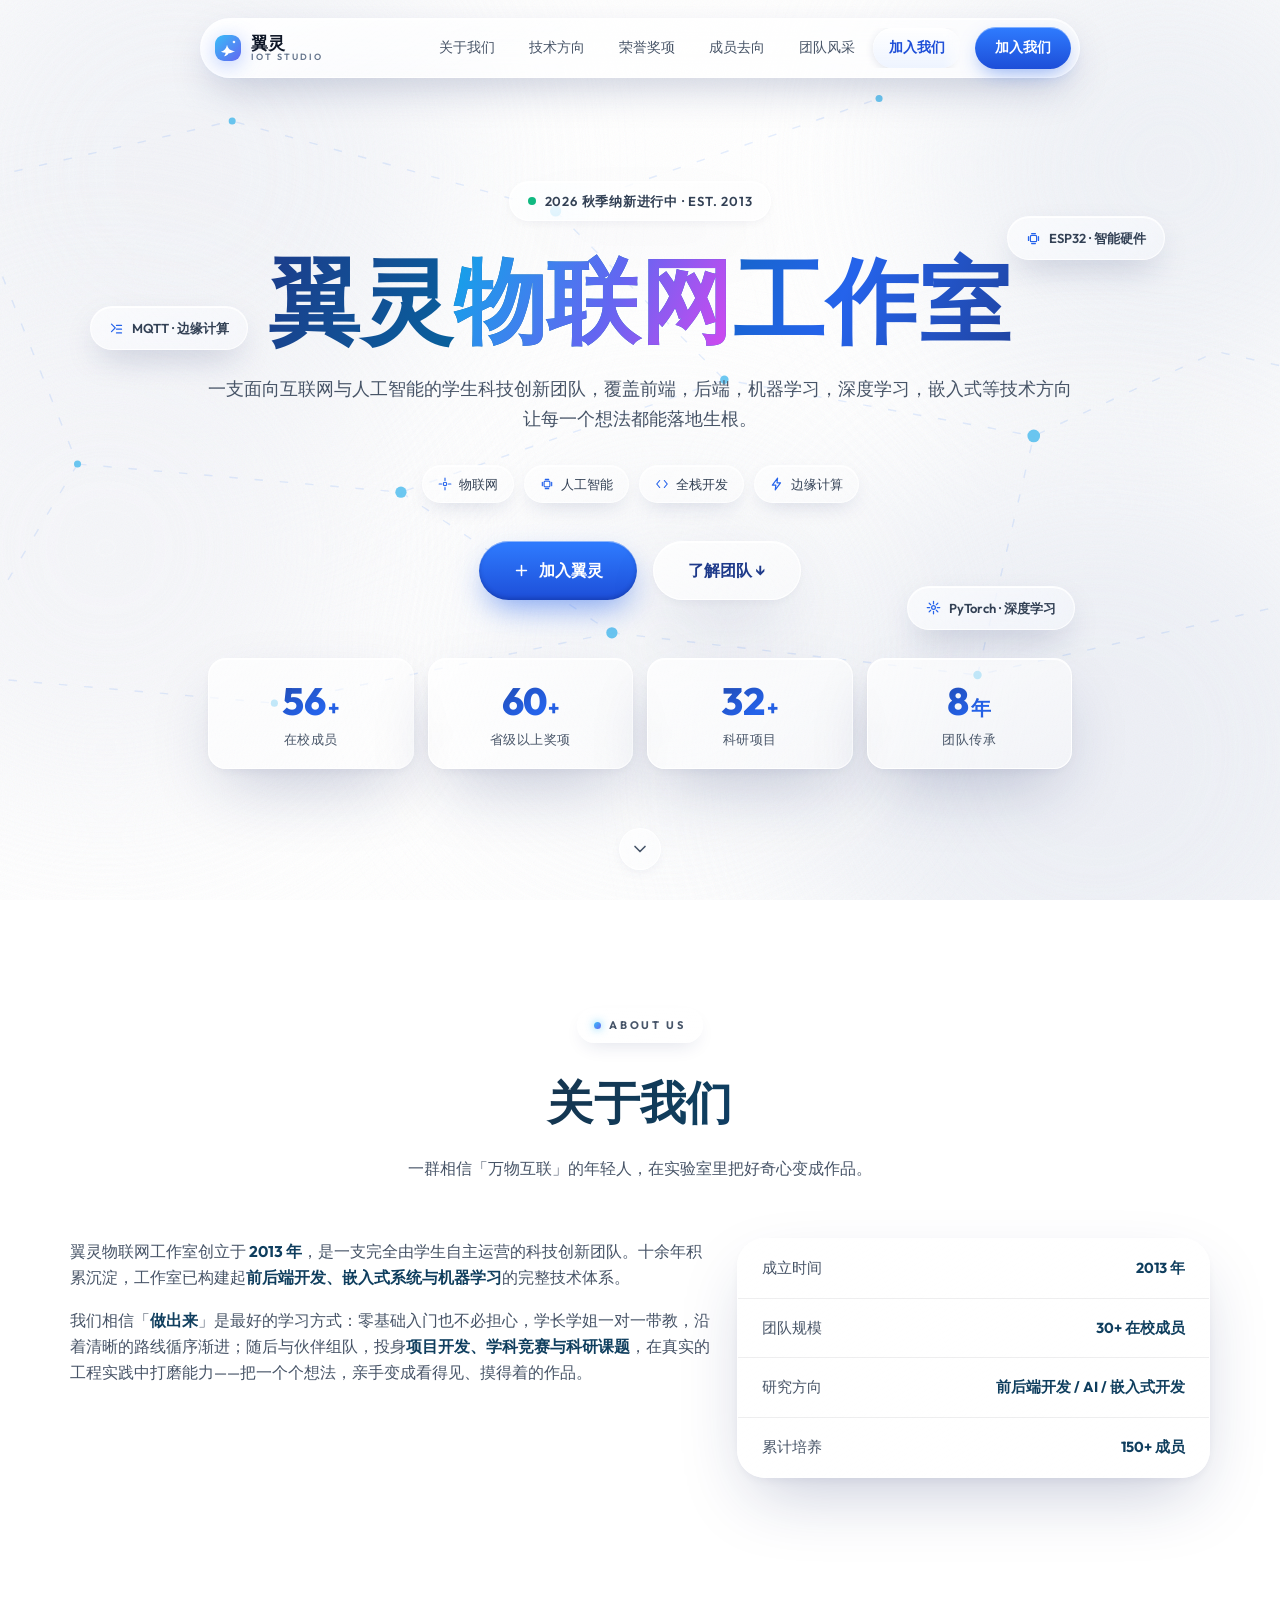
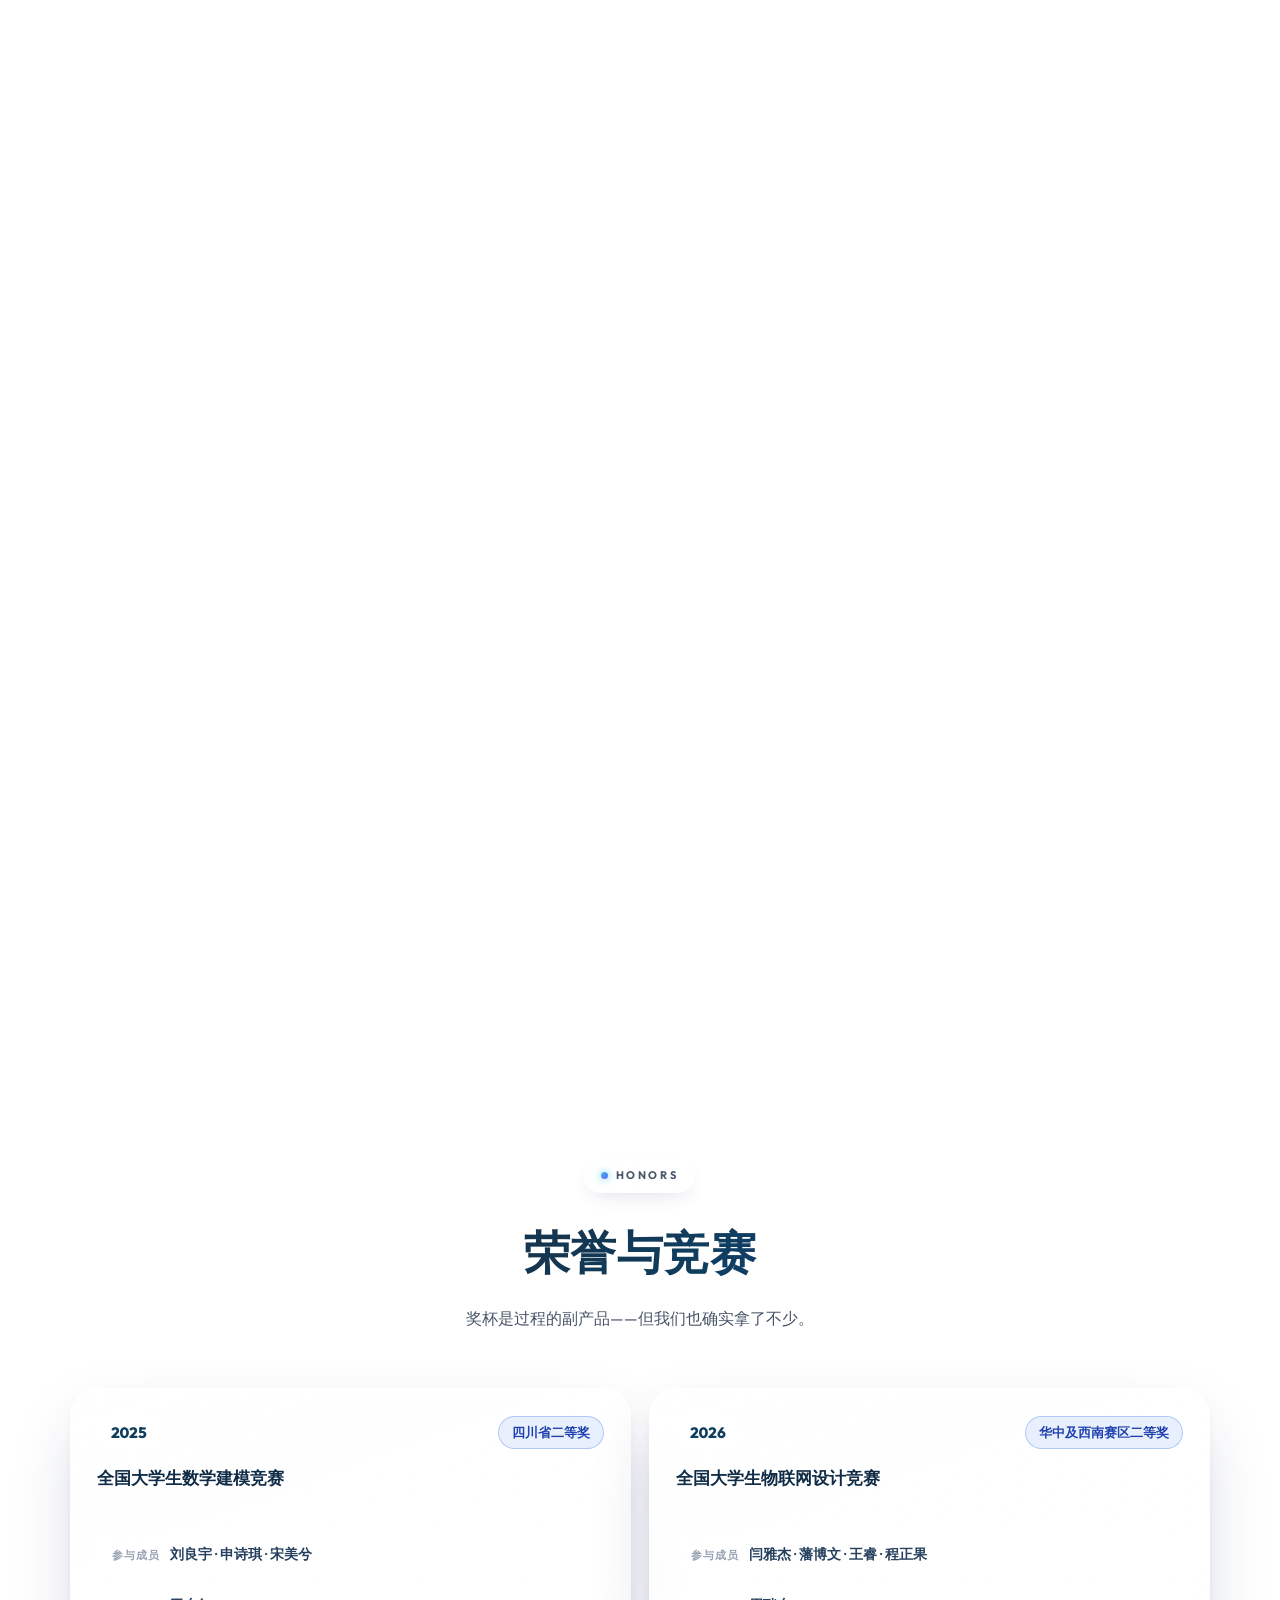
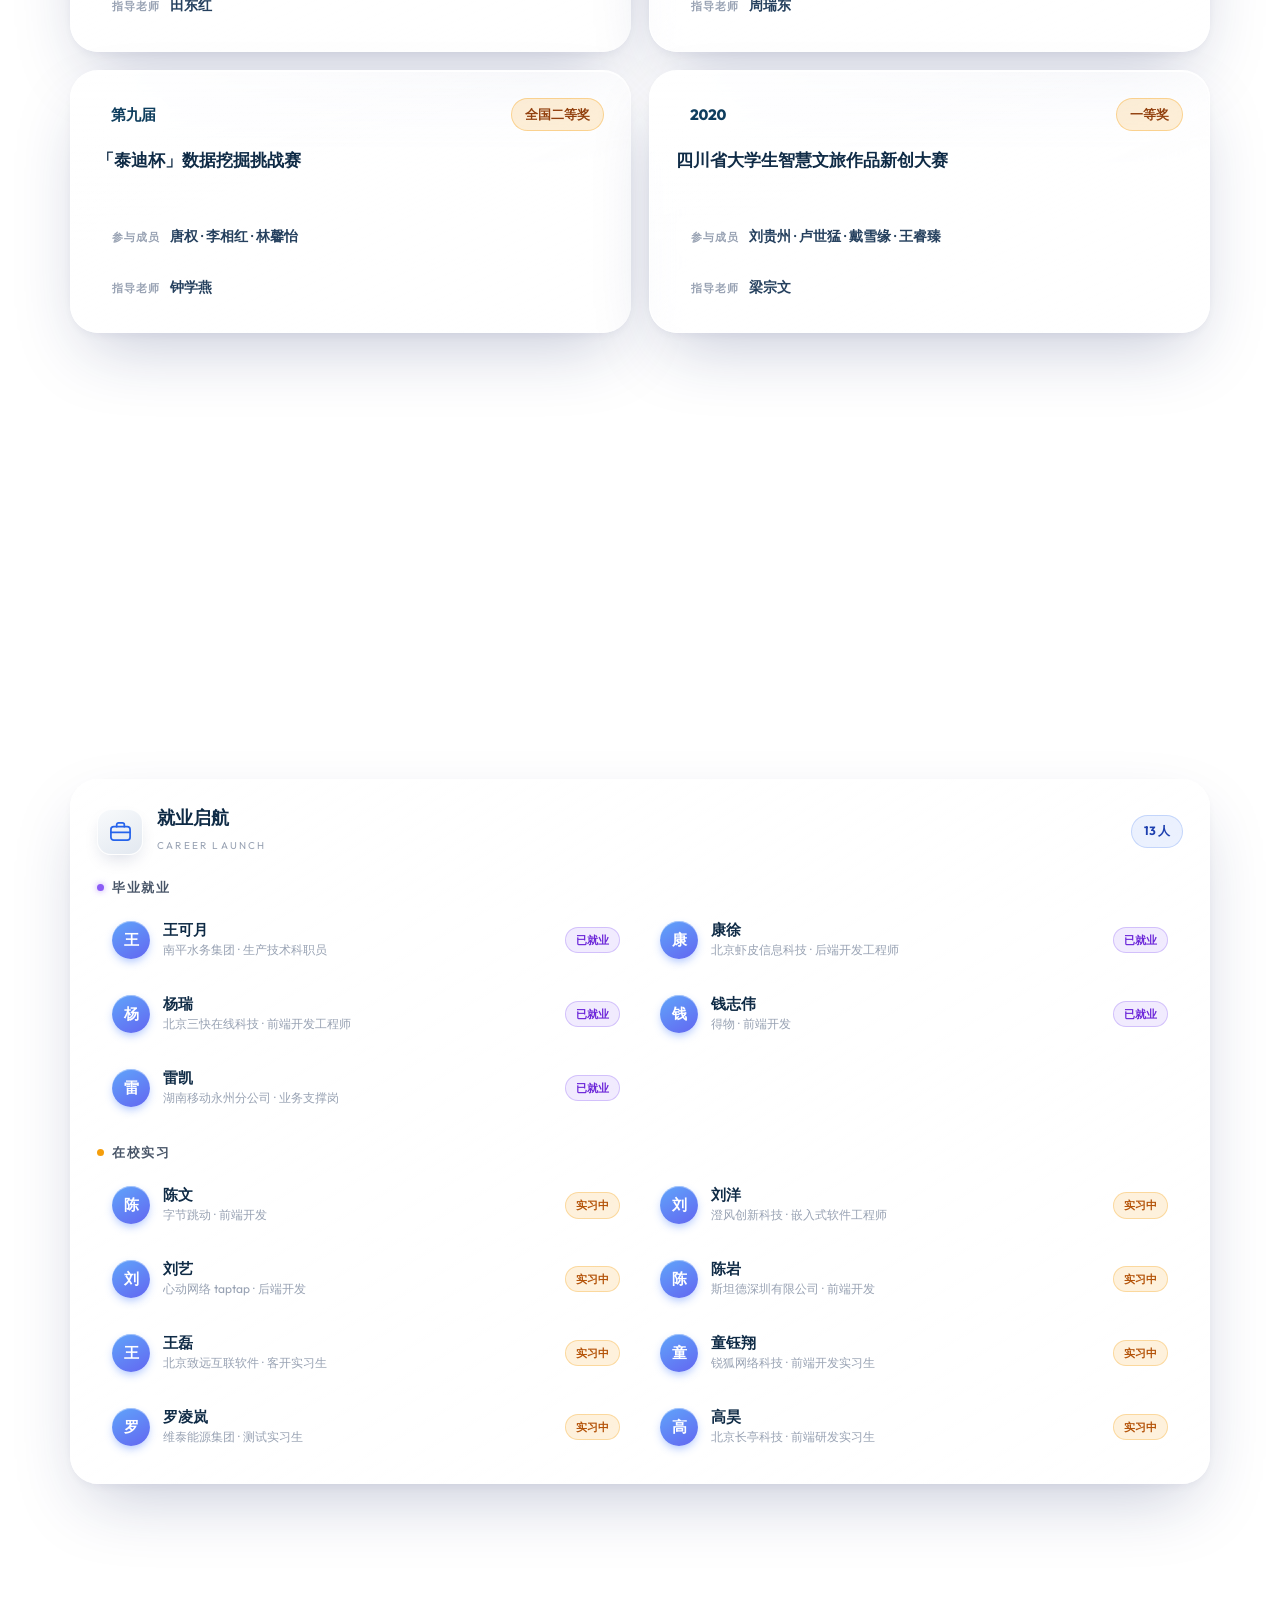
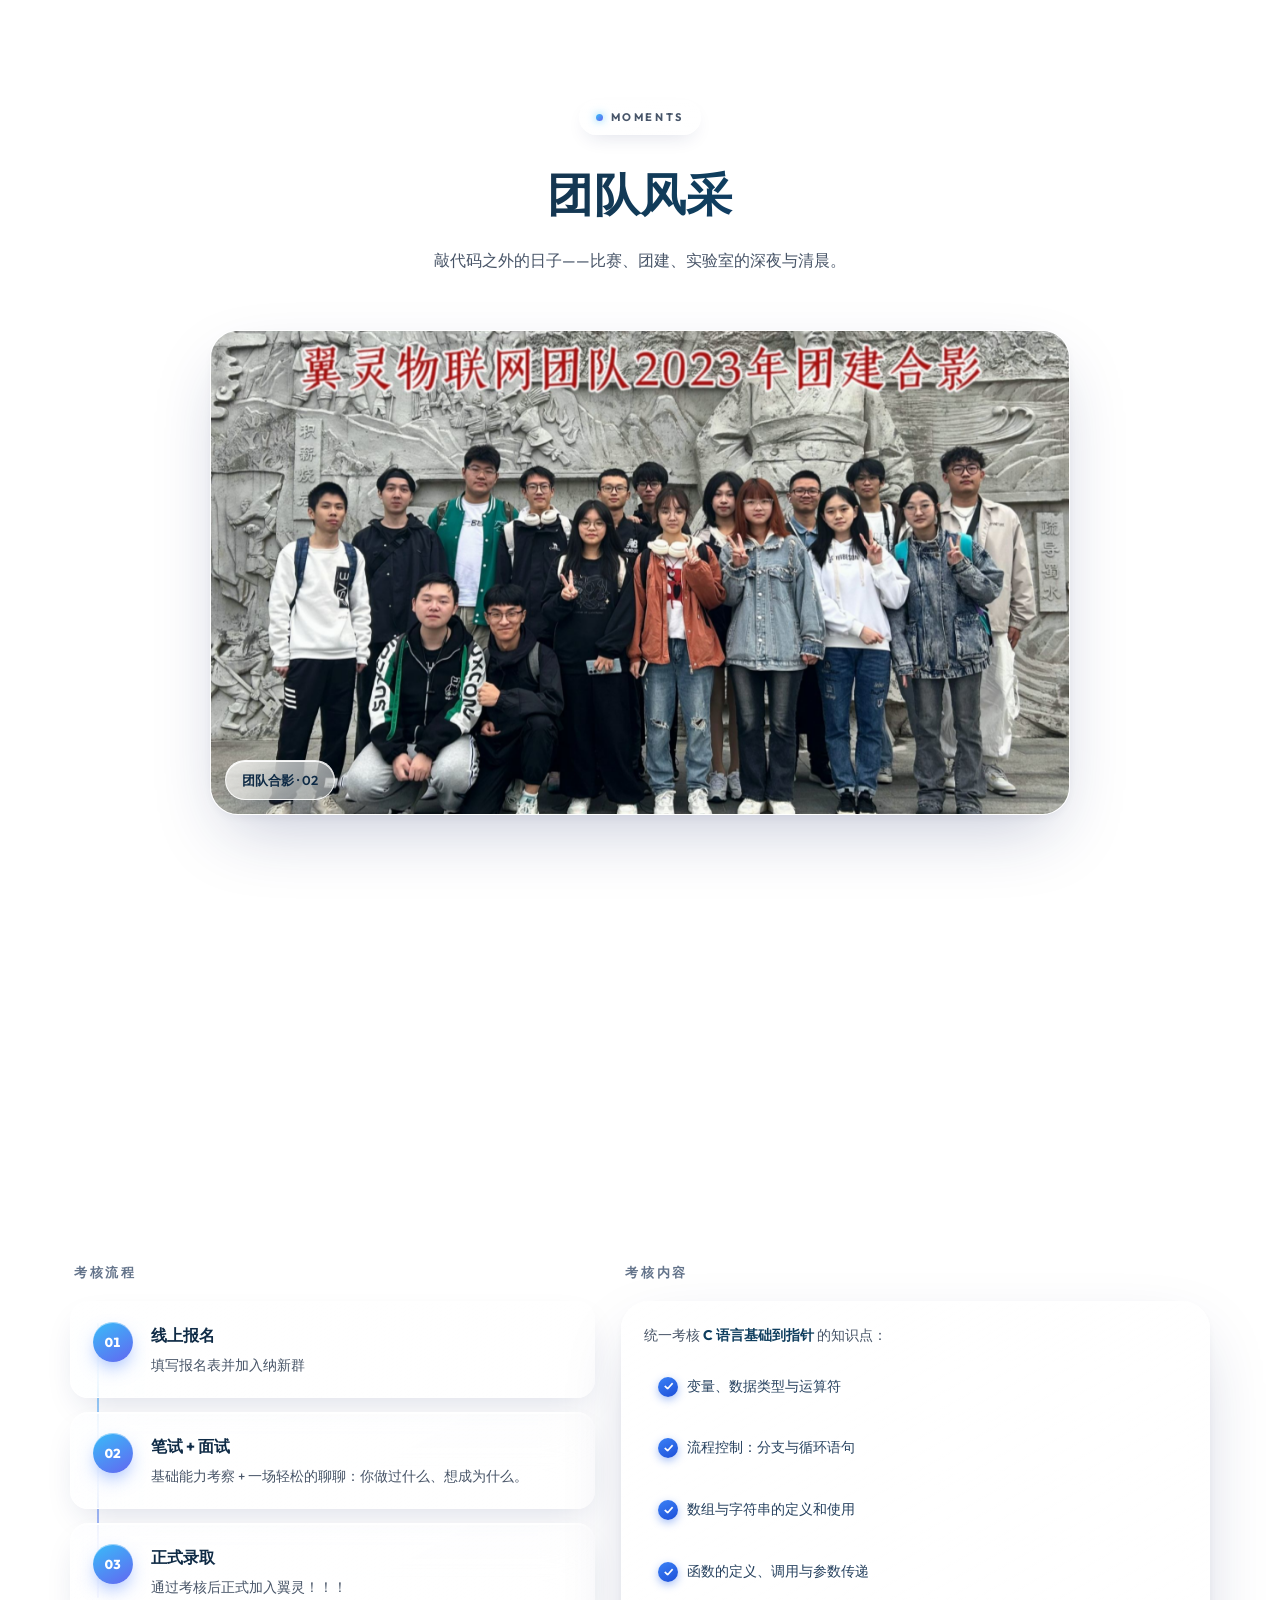
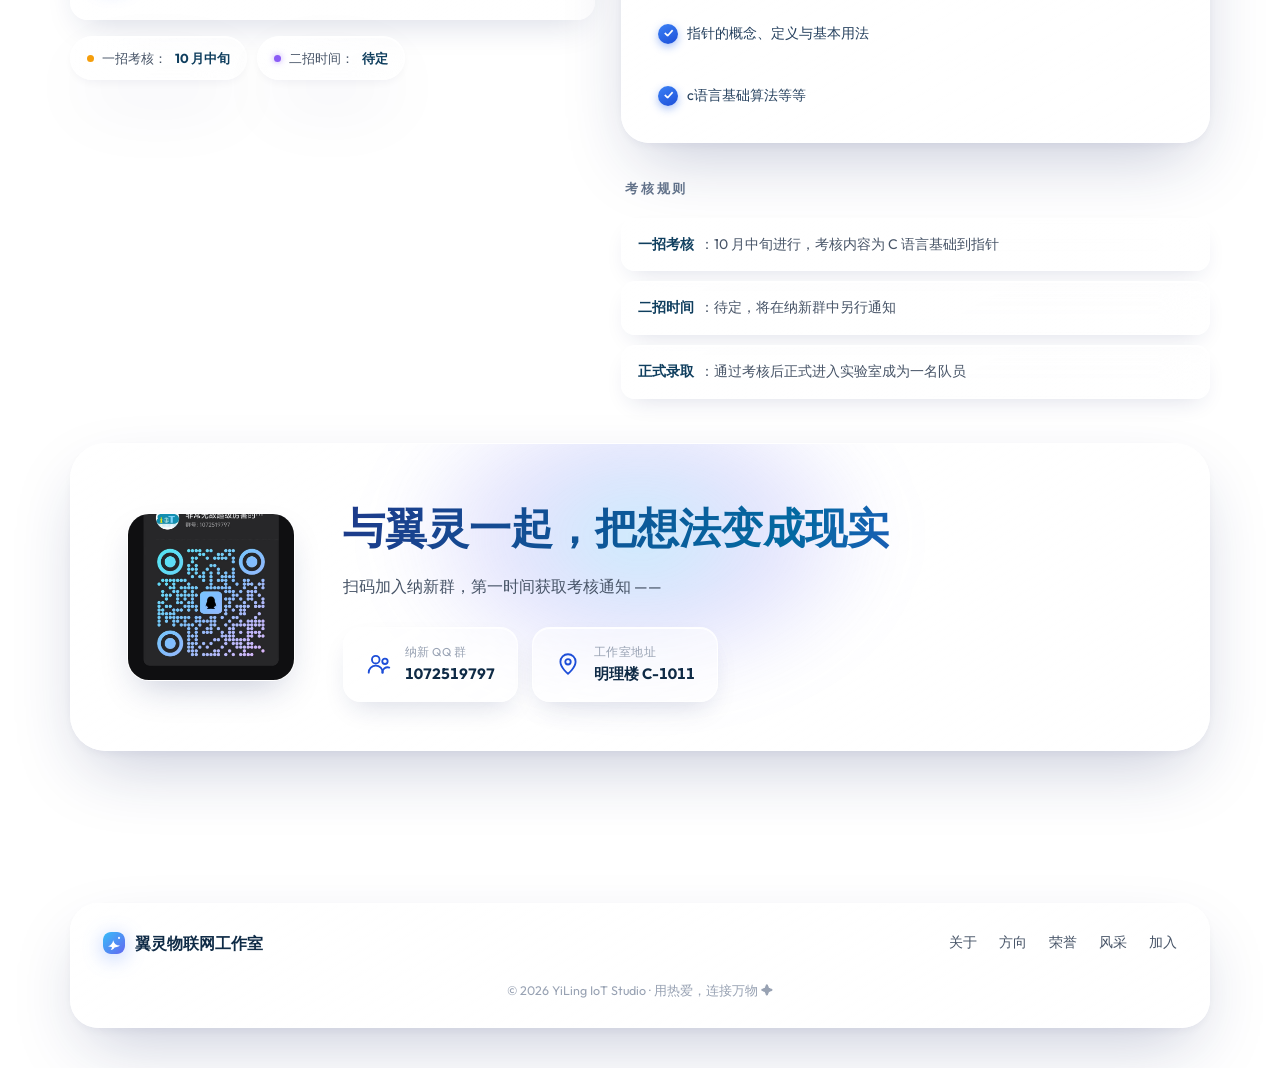
==== commit f9de63db: "feat: switch site to liquid-glass version from D:\下载\10" ====
--- a/index.html
+++ b/index.html
@@ -5,18 +5,37 @@
 <meta name="viewport" content="width=device-width, initial-scale=1.0">
 <title>翼灵物联网工作室 · YiLing IoT Studio</title>
 <meta name="description" content="翼灵物联网工作室——专注物联网与人工智能的学生科技创新团队，覆盖嵌入式、后端、前端与机器学习、深度学习全链路技术栈。">
-<link rel="icon" href="data:image/svg+xml,%3Csvg%20xmlns='http://www.w3.org/2000/svg'%20viewBox='0%200%2048%2048'%3E%3Crect%20width='48'%20height='48'%20fill='%23FF6B6B'/%3E%3Ctext%20x='24'%20y='33'%20font-size='26'%20font-family='Arial,sans-serif'%20font-weight='900'%20fill='%231A1A1A'%20text-anchor='middle'%3EY%3C/text%3E%3C/svg%3E">
+<link rel="icon" href="data:image/svg+xml,%3Csvg%20xmlns='http://www.w3.org/2000/svg'%20viewBox='0%200%2048%2048'%3E%3Cdefs%3E%3ClinearGradient%20id='g'%20x1='0'%20y1='0'%20x2='1'%20y2='1'%3E%3Cstop%20offset='0'%20stop-color='%2338bdf8'/%3E%3Cstop%20offset='1'%20stop-color='%236366f1'/%3E%3C/linearGradient%3E%3C/defs%3E%3Crect%20width='48'%20height='48'%20rx='14'%20fill='url(%23g)'/%3E%3Cpath%20d='M11%2031c6.5-1.8%2010-6%2011.2-13%201.8%207.4%206.4%2011.6%2014.8%2011.6-4.8%203-8.8%204.2-11.8%204.2-1.8%203.4-4.6%205.2-8.4%205.2%201.8-2.2%202.8-4.4%202.8-6.4-3%200-5.8-.6-8.6-1.6z'%20fill='white'/%3E%3Ccircle%20cx='35'%20cy='13'%20r='2.4'%20fill='white'%20opacity='.9'/%3E%3C/svg%3E">
 <link rel="preconnect" href="https://fonts.googleapis.com">
 <link rel="preconnect" href="https://fonts.gstatic.com" crossorigin>
-<link href="https://fonts.googleapis.com/css2?family=Outfit:wght@300;400;500;600;700;800;900&display=swap" rel="stylesheet">
+<link href="https://fonts.googleapis.com/css2?family=Outfit:wght@300;400;500;600;700;800&display=swap" rel="stylesheet">
 <link rel="stylesheet" href="styles.css">
 </head>
 <body>
 
-<!-- ══════════ 顶部固定导航（Studio Bold：深色横条） ══════════ -->
+<!-- ══════════ 背景：流动光斑 + 颗粒质感（液态玻璃的"液体"来源） ══════════ -->
+<div class="bg-scene" aria-hidden="true">
+  <div class="blob b1"></div>
+  <div class="blob b2"></div>
+  <div class="blob b3"></div>
+  <div class="blob b4"></div>
+  <div class="blob b5"></div>
+</div>
+<div class="grain" aria-hidden="true"></div>
+
+<!-- ══════════ 顶部悬浮胶囊导航 ══════════ -->
 <header class="nav" id="nav">
   <a class="brand" href="#top" aria-label="翼灵物联网工作室">
-    <span class="brand-mark" aria-hidden="true"></span>
+    <span class="brand-mark">
+      <svg viewBox="0 0 48 48" width="26" height="26" aria-hidden="true">
+        <defs><linearGradient id="bgm" x1="0" y1="0" x2="1" y2="1">
+          <stop offset="0" stop-color="#38bdf8"/><stop offset="1" stop-color="#6366f1"/>
+        </linearGradient></defs>
+        <rect width="48" height="48" rx="14" fill="url(#bgm)"/>
+        <path d="M11 31c6.5-1.8 10-6 11.2-13 1.8 7.4 6.4 11.6 14.8 11.6-4.8 3-8.8 4.2-11.8 4.2-1.8 3.4-4.6 5.2-8.4 5.2 1.8-2.2 2.8-4.4 2.8-6.4-3 0-5.8-.6-8.6-1.6z" fill="#fff"/>
+        <circle cx="35" cy="13" r="2.4" fill="#fff" opacity=".9"/>
+      </svg>
+    </span>
     <span class="brand-name">翼灵<i>IoT&nbsp;Studio</i></span>
   </a>
   <nav class="nav-links" id="navLinks" aria-label="页面导航">
@@ -33,20 +52,61 @@
 
 <main id="top">
 
-  <!-- ══════════ HERO（Studio Bold：深底 + 左侧红竖条 + 巨型标题） ══════════ -->
+  <!-- ══════════ HERO ══════════ -->
   <section class="hero">
-    <div class="hero-edge" aria-hidden="true"></div>
+    <svg class="constellation" viewBox="0 0 1200 640" preserveAspectRatio="xMidYMid slice" aria-hidden="true">
+      <g stroke="#3b82f6" stroke-width="1" opacity=".22" fill="none">
+        <path class="c-line" d="M120 130 L310 86 L540 150 L770 70"/>
+        <path class="c-line" d="M540 150 L660 270 L880 310 L1010 250 L1100 270"/>
+        <path class="c-line" d="M660 270 L430 350 L200 330 L120 130"/>
+        <path class="c-line" d="M430 350 L580 450 L840 480 L1060 430"/>
+        <path class="c-line" d="M200 330 L110 480 L340 500 L580 450"/>
+        <path class="c-line" d="M840 480 L880 310"/>
+      </g>
+      <g fill="#0ea5e9">
+        <circle class="c-node" cx="120" cy="130" r="3.5"/><circle class="c-node" cx="310" cy="86" r="2.5"/>
+        <circle class="c-node" cx="540" cy="150" r="4"/><circle class="c-node" cx="770" cy="70" r="2.5"/>
+        <circle class="c-node" cx="1100" cy="270" r="3"/><circle class="c-node" cx="880" cy="310" r="4.5"/>
+        <circle class="c-node" cx="660" cy="270" r="3"/><circle class="c-node" cx="430" cy="350" r="4"/>
+        <circle class="c-node" cx="200" cy="330" r="2.5"/><circle class="c-node" cx="110" cy="480" r="3.5"/>
+        <circle class="c-node" cx="340" cy="500" r="2.5"/><circle class="c-node" cx="580" cy="450" r="4"/>
+        <circle class="c-node" cx="840" cy="480" r="3"/><circle class="c-node" cx="1060" cy="430" r="3.5"/>
+      </g>
+    </svg>
+
+    <div class="float-chip fc1" aria-hidden="true">
+      <svg viewBox="0 0 24 24"><rect x="7" y="7" width="10" height="10" rx="2"/><path d="M4 9v6M20 9v6M9 4h6M9 20h6"/></svg>
+      ESP32 · 智能硬件
+    </div>
+    <div class="float-chip fc2" aria-hidden="true">
+      <svg viewBox="0 0 24 24"><circle cx="12" cy="12" r="3"/><path d="M12 2v4M12 18v4M2 12h4M18 12h4M5 5l2.5 2.5M16.5 16.5L19 19M19 5l-2.5 2.5M7.5 16.5L5 19"/></svg>
+      PyTorch · 深度学习
+    </div>
+    <div class="float-chip fc3" aria-hidden="true">
+      <svg viewBox="0 0 24 24"><path d="M4 17l6-6-6-6M12 19h8M12 13h8M12 7h8"/></svg>
+      MQTT · 边缘计算
+    </div>
 
     <div class="hero-inner">
       <span class="hero-badge">
         <i class="dot"></i>2026 秋季纳新进行中 · EST. 2013
       </span>
-      <h1 class="hero-title">翼灵<br><span>物联网</span>工作室</h1>
+      <h1 class="hero-title">翼灵<span>物联网</span>工作室</h1>
       <p class="hero-sub">一支面向互联网与人工智能的学生科技创新团队，覆盖前端，后端，机器学习，深度学习，嵌入式等技术方向<br class="br-lg">让每一个想法都能落地生根。</p>
 
+      <div class="hero-chips" aria-hidden="true">
+        <span class="h-chip"><svg viewBox="0 0 24 24"><circle cx="12" cy="12" r="3"/><path d="M12 2v4M12 18v4M2 12h4M18 12h4"/></svg>物联网</span>
+        <span class="h-chip"><svg viewBox="0 0 24 24"><rect x="7" y="7" width="10" height="10" rx="2"/><path d="M4 9v6M20 9v6M9 4h6M9 20h6"/></svg>人工智能</span>
+        <span class="h-chip"><svg viewBox="0 0 24 24"><path d="M8 18l-5-6 5-6M16 6l5 6-5 6"/></svg>全栈开发</span>
+        <span class="h-chip"><svg viewBox="0 0 24 24"><path d="M13 2L4 14h6l-1 8 9-12h-6l1-8z"/></svg>边缘计算</span>
+      </div>
+
       <div class="hero-cta">
-        <a href="#join" class="btn-primary">加入翼灵 →</a>
-        <a href="#about" class="btn-ghost">了解团队 ↓</a>
+        <a href="#join" class="btn-primary">
+          <svg viewBox="0 0 24 24" aria-hidden="true"><path d="M12 5v14M5 12h14"/></svg>
+          加入翼灵
+        </a>
+        <a href="#about" class="btn-glass">了解团队 ↓</a>
       </div>
 
       <div class="hero-stats">
@@ -68,18 +128,14 @@
         </div>
       </div>
     </div>
-  </section>
-
-  <!-- ══════════ 红色跑马灯条 ══════════ -->
-  <div class="marquee" aria-hidden="true">
-    <div class="m-track">
-      <span>嵌入式开发</span><i>✦</i><span>前端开发</span><i>✦</i><span>后端开发</span><i>✦</i><span>机器学习</span><i>✦</i><span>深度学习</span><i>✦</i><span>物联网</span><i>✦</i><span>竞赛比拼</span><i>✦</i><span>科研实践</span><i>✦</i>
-      <span>嵌入式开发</span><i>✦</i><span>前端开发</span><i>✦</i><span>后端开发</span><i>✦</i><span>机器学习</span><i>✦</i><span>深度学习</span><i>✦</i><span>物联网</span><i>✦</i><span>竞赛比拼</span><i>✦</i><span>科研实践</span><i>✦</i>
-    </div>
-  </div>
-
-  <!-- ══════════ ① 关于我们（暖白区） ══════════ -->
-  <section id="about" class="section light">
+
+    <a href="#about" class="scroll-hint" aria-label="向下滚动">
+      <svg viewBox="0 0 24 24"><path d="M6 9l6 6 6-6"/></svg>
+    </a>
+  </section>
+
+  <!-- ══════════ ① 关于我们 ══════════ -->
+  <section id="about" class="section">
     <div class="container">
       <header class="sec-head reveal">
         <span class="sec-eyebrow"><i></i>ABOUT US</span>
@@ -105,8 +161,8 @@
     </div>
   </section>
 
-  <!-- ══════════ ② 技术方向（深色区） ══════════ -->
-  <section id="directions" class="section dark">
+  <!-- ══════════ ② 技术方向 ══════════ -->
+  <section id="directions" class="section">
     <div class="container">
       <header class="sec-head reveal">
         <span class="sec-eyebrow"><i></i>TECH STACK</span>
@@ -388,8 +444,8 @@
     </div>
   </section>
 
-  <!-- ══════════ ⑥ 加入我们（深色区） ══════════ -->
-  <section id="join" class="section dark">
+  <!-- ══════════ ⑥ 加入我们 ══════════ -->
+  <section id="join" class="section">
     <div class="container">
       <header class="sec-head reveal">
         <span class="sec-eyebrow"><i></i>JOIN US</span>
--- a/styles.css
+++ b/styles.css
@@ -1,36 +1,34 @@
 /* ════════════════════════════════════════════════════════════════
-   翼灵物联网工作室 · Studio Bold Edition
-   深浅分区 × 巨型黑体 × 珊瑚红强调 × 一切直角
+   翼灵物联网工作室 · Liquid Glass Edition
+   苹果液态玻璃风格：流动光斑 × 磨砂玻璃 × 高光描边
    ════════════════════════════════════════════════════════════════ */
 
 /* ── 1. 基础与设计令牌 ─────────────────────────────────────────── */
 *, *::before, *::after { box-sizing: border-box; margin: 0; padding: 0; }
 
 :root {
-  /* Studio Bold 配色：三种深浅面 + 一支珊瑚红 */
-  --bg-light: #F5F5F0;   /* 暖白纸面 */
-  --bg-dark: #1A1A1A;    /* 主深底 */
-  --bg-darker: #0D0D0D; /* 更深底 */
-  --accent: #FF6B6B;     /* 珊瑚红 */
-  --accent-hi: #E55A5A;  /* 红 hover */
-  --ink: #1A1A1A;        /* 深色文字 */
-
-  --w-full: #ffffff;
-  --w-80: rgba(255, 255, 255, .8);
-  --w-70: rgba(255, 255, 255, .7);
-  --w-60: rgba(255, 255, 255, .6);
-  --w-50: rgba(255, 255, 255, .5);
-  --w-40: rgba(255, 255, 255, .4);
-  --w-30: rgba(255, 255, 255, .3);
-  --w-10: rgba(255, 255, 255, .1);
-  --w-06: rgba(255, 255, 255, .06);
-  --w-04: rgba(255, 255, 255, .04);
+  --bg: #ffffff;
+  --ink: #101828;
+  --ink-2: #475467;
+  --ink-3: #98a2b3;
+
+  /* 液态玻璃配方（苹果 Liquid Glass 风格） */
+  --glass-hi: rgba(255, 255, 255, .72);
+  --glass-lo: rgba(255, 255, 255, .34);
+  --glass-stroke: rgba(255, 255, 255, .9);
+  --glass-shadow: 0 28px 70px -18px rgba(23, 40, 99, .26),
+                  0 4px 14px -4px rgba(23, 40, 99, .08);
+  /* 顶部镜面高光层：模拟玻璃表面的光折射 */
+  --glass-sheen: linear-gradient(160deg, rgba(255, 255, 255, .95) 0%, rgba(255, 255, 255, 0) 38%);
+
+  --radius: 28px;
+  --radius-sm: 18px;
 
   --font: "Outfit", -apple-system, "SF Pro Display", "PingFang SC",
           "HarmonyOS Sans SC", "MiSans", "Source Han Sans SC", "Microsoft YaHei", sans-serif;
 
-  --container: 1152px;
-  --ease: cubic-bezier(0.16, 1, 0.3, 1);
+  --container: 1140px;
+  --ease: cubic-bezier(.22, 1, .36, 1);
 }
 
 html {
@@ -40,7 +38,7 @@
 
 body {
   font-family: var(--font);
-  background: var(--bg-dark);
+  background: var(--bg);
   color: var(--ink);
   line-height: 1.7;
   overflow-x: hidden;
@@ -49,267 +47,414 @@
 
 img { max-width: 100%; display: block; }
 a { color: inherit; text-decoration: none; }
-button { font-family: inherit; cursor: pointer; }
-
-::selection { background: var(--accent); color: #fff; }
+button { font-family: inherit; }
+
+::selection { background: rgba(56, 189, 248, .3); }
 
 .container {
   width: min(var(--container), 100% - 48px);
   margin-inline: auto;
 }
 
-section[id] { scroll-margin-top: 88px; }
-
-/* ── 2. 顶部导航（深色横条 + 红方块品牌） ──────────────────────── */
+section { scroll-margin-top: 104px; }
+
+/* ── 2. 背景场景：流动光斑 ────────────────────────────────────── */
+.bg-scene {
+  position: fixed; inset: 0;
+  z-index: 0;
+  overflow: hidden;
+  pointer-events: none;
+}
+
+.blob {
+  position: absolute;
+  border-radius: 50%;
+  filter: blur(90px);
+  opacity: .8;
+  will-change: transform;
+}
+
+.b1 { width: 560px; height: 560px; top: -12%; left: -8%;
+     background: #f0f2f7; animation: drift1 26s ease-in-out infinite alternate; }
+.b2 { width: 480px; height: 480px; top: -8%; right: -10%;
+     background: #eceff5; animation: drift2 30s ease-in-out infinite alternate; }
+.b3 { width: 520px; height: 520px; top: 32%; left: -12%;
+     background: #f3f4f8; animation: drift3 34s ease-in-out infinite alternate; }
+.b4 { width: 620px; height: 620px; bottom: -18%; right: -10%;
+     background: #eaedf4; animation: drift1 38s ease-in-out infinite alternate-reverse; }
+.b5 { width: 360px; height: 360px; top: 52%; left: 38%;
+     background: #f2f4f8; animation: drift2 24s ease-in-out infinite alternate-reverse; }
+
+@keyframes drift1 { to { transform: translate(90px, 120px) scale(1.12); } }
+@keyframes drift2 { to { transform: translate(-100px, 90px) scale(.92); } }
+@keyframes drift3 { to { transform: translate(120px, -80px) scale(1.08); } }
+
+/* 颗粒质感 */
+.grain {
+  position: fixed; inset: 0;
+  z-index: 1;
+  pointer-events: none;
+  opacity: .05;
+  background-image: url("data:image/svg+xml,%3Csvg%20xmlns='http://www.w3.org/2000/svg'%20width='160'%20height='160'%3E%3Cfilter%20id='n'%3E%3CfeTurbulence%20type='fractalNoise'%20baseFrequency='0.9'%20numOctaves='2'/%3E%3C/filter%3E%3Crect%20width='160'%20height='160'%20filter='url(%23n)'/%3E%3C/svg%3E");
+}
+
+main, .nav, .footer, .to-top { position: relative; z-index: 2; }
+
+/* 通用玻璃材质 */
+.glass-surface {
+  background: linear-gradient(150deg, var(--glass-hi), var(--glass-lo));
+  -webkit-backdrop-filter: blur(30px) saturate(2);
+  backdrop-filter: blur(30px) saturate(2);
+  border: 1px solid var(--glass-stroke);
+  box-shadow: var(--glass-shadow),
+              inset 0 1px 0 rgba(255, 255, 255, .9),
+              inset 0 -1px 0 rgba(255, 255, 255, .25);
+}
+
+/* ── 3. 顶部胶囊导航 ───────────────────────────────────────────── */
 .nav {
   position: fixed;
-  top: 0; left: 0; right: 0;
+  top: 18px; left: 50%;
+  transform: translateX(-50%);
   z-index: 100;
   display: flex;
   align-items: center;
-  justify-content: space-between;
-  gap: 16px;
-  height: 68px;
-  padding: 0 clamp(20px, 4vw, 44px);
-  background: rgba(26, 26, 26, .92);
-  -webkit-backdrop-filter: blur(12px);
-          backdrop-filter: blur(12px);
-  border-bottom: 1px solid var(--w-10);
+  gap: 10px;
+  width: min(880px, calc(100% - 32px));
+  padding: 8px;
+  border-radius: 999px;
+  background: var(--glass-sheen), rgba(255, 255, 255, .55);
+  -webkit-backdrop-filter: blur(32px) saturate(2.1);
+  backdrop-filter: blur(32px) saturate(2.1);
+  border: 1px solid rgba(255, 255, 255, .72);
+  box-shadow: 0 16px 44px -12px rgba(23, 40, 99, .28),
+              inset 0 1px 0 rgba(255, 255, 255, .95);
   transition: background .4s var(--ease), box-shadow .4s var(--ease);
 }
+
 .nav.scrolled {
-  background: rgba(26, 26, 26, .98);
-  box-shadow: 0 12px 32px -12px rgba(0, 0, 0, .5);
+  background: rgba(255, 255, 255, .68);
+  box-shadow: 0 20px 54px -12px rgba(23, 40, 99, .34),
+              inset 0 1px 0 rgba(255, 255, 255, 1);
 }
 
 .brand {
-  display: flex;
-  align-items: center;
-  gap: 12px;
+  display: flex; align-items: center; gap: 10px;
+  padding: 4px 12px 4px 6px;
   flex-shrink: 0;
 }
+
 .brand-mark {
-  width: 13px; height: 13px;
-  background: var(--accent);
-  transition: transform .35s var(--ease);
-}
-.brand:hover .brand-mark { transform: rotate(45deg); }
+  display: grid; place-items: center;
+  filter: drop-shadow(0 4px 10px rgba(56, 115, 255, .35));
+}
+.brand-mark svg { border-radius: 9px; }
 
 .brand-name {
-  display: flex;
-  flex-direction: column;
-  line-height: 1.15;
-  font-size: 17px;
-  font-weight: 700;
-  letter-spacing: .01em;
-  color: #fff;
+  font-size: 17px; font-weight: 700; letter-spacing: .02em;
+  display: flex; flex-direction: column; line-height: 1.1;
 }
 .brand-name i {
   font-style: normal;
-  font-size: 9px;
-  font-weight: 600;
-  letter-spacing: .26em;
+  font-size: 9px; font-weight: 600;
+  letter-spacing: .22em;
+  color: #64748b;
   text-transform: uppercase;
-  color: var(--w-40);
 }
 
 .nav-links {
-  display: flex;
-  align-items: center;
-  gap: 6px;
+  position: relative;
+  display: flex; align-items: center;
+  gap: 2px;
   margin-left: auto;
   overflow-x: auto;
   scrollbar-width: none;
+  -webkit-mask-image: linear-gradient(90deg, transparent, #000 18px, #000 calc(100% - 18px), transparent);
+          mask-image: linear-gradient(90deg, transparent, #000 18px, #000 calc(100% - 18px), transparent);
 }
 .nav-links::-webkit-scrollbar { display: none; }
 
-.nav-thumb { display: none; } /* 改用链接下划线，此滑块停用 */
+.nav-thumb {
+  position: absolute;
+  top: 0; left: 0;
+  height: 100%;
+  border-radius: 999px;
+  background: linear-gradient(180deg, rgba(255, 255, 255, .95), rgba(235, 242, 255, .85));
+  box-shadow: 0 2px 8px rgba(23, 40, 99, .12),
+              inset 0 1px 0 #fff;
+  transition: transform .45s var(--ease), width .45s var(--ease), opacity .3s;
+  z-index: 0;
+}
 
 .nav-link {
-  position: relative;
-  padding: 8px 14px;
-  font-size: 13.5px;
-  font-weight: 500;
+  position: relative; z-index: 1;
+  padding: 8px 16px;
+  border-radius: 999px;
+  font-size: 14px; font-weight: 500;
+  color: var(--ink-2);
   white-space: nowrap;
-  color: var(--w-60);
-  transition: color .25s;
-}
-.nav-link::after {
-  content: "";
-  position: absolute;
-  left: 14px; right: 14px; bottom: 2px;
-  height: 2px;
-  background: var(--accent);
-  transform: scaleX(0);
-  transform-origin: left;
-  transition: transform .35s var(--ease);
-}
-.nav-link:hover { color: #fff; }
-.nav-link:hover::after { transform: scaleX(1); }
-.nav-link.is-active { color: #fff; font-weight: 700; }
-.nav-link.is-active::after { transform: scaleX(1); }
+  transition: color .3s;
+}
+.nav-link:hover { color: var(--ink); }
+.nav-link.is-active { color: #1d4ed8; font-weight: 600; }
 
 .nav-cta {
   flex-shrink: 0;
-  padding: 10px 20px;
-  font-size: 13px;
-  font-weight: 700;
-  letter-spacing: .04em;
+  margin-left: 4px;
+  padding: 9px 20px;
+  border-radius: 999px;
+  font-size: 14px; font-weight: 600;
   color: #fff;
-  background: var(--accent);
-  transition: all .3s var(--ease);
-}
-.nav-cta:hover {
-  background: var(--accent-hi);
-  transform: translateY(-1px);
-  box-shadow: 0 10px 24px -8px rgba(255, 107, 107, .55);
-}
-
-/* ── 3. HERO（深底 + 左红竖条 + 巨型标题） ─────────────────────── */
+  background: linear-gradient(180deg, #2f7cff, #1d4ed8);
+  box-shadow: 0 8px 20px -6px rgba(37, 99, 235, .55),
+              inset 0 1px 0 rgba(255, 255, 255, .4);
+  transition: transform .3s var(--ease), box-shadow .3s var(--ease);
+}
+.nav-cta:hover { transform: translateY(-2px); box-shadow: 0 12px 26px -6px rgba(37, 99, 235, .65), inset 0 1px 0 rgba(255,255,255,.4); }
+
+/* ── 4. HERO ───────────────────────────────────────────────────── */
 .hero {
   position: relative;
   min-height: 100svh;
   display: flex;
   align-items: center;
-  background: var(--bg-dark);
-  padding: 150px 24px 110px;
+  justify-content: center;
   overflow: hidden;
-}
-
-.hero-edge {
-  position: absolute;
-  top: 0; bottom: 0; left: 0;
-  width: 6px;
-  background: var(--accent);
-  z-index: 1;
+  padding: 140px 24px 90px;
+}
+
+.constellation {
+  position: absolute; inset: 0;
+  width: 100%; height: 100%;
+  opacity: .6;
+}
+.c-line {
+  stroke-dasharray: 6 12;
+  animation: dashDrift 14s linear infinite;
+}
+@keyframes dashDrift { to { stroke-dashoffset: -180; } }
+.c-node {
+  transform-box: fill-box;
+  transform-origin: center;
+  animation: nodePulse 4s ease-in-out infinite;
+}
+.c-node:nth-child(odd)  { animation-delay: 1.3s; }
+.c-node:nth-child(3n)    { animation-delay: 2.6s; }
+@keyframes nodePulse {
+  0%, 100% { transform: scale(1); opacity: .45; }
+  50%      { transform: scale(1.9); opacity: .85; }
 }
 
 .hero-inner {
   position: relative;
-  width: min(var(--container), 100%);
-  margin-inline: auto;
-  z-index: 1;
+  text-align: center;
+  max-width: 880px;
 }
 
 .hero-badge {
-  display: inline-flex;
-  align-items: center;
-  gap: 10px;
-  font-size: 12px;
-  font-weight: 600;
-  letter-spacing: .25em;
-  text-transform: uppercase;
-  color: var(--accent);
-  animation: riseIn .8s var(--ease) both;
+  display: inline-flex; align-items: center; gap: 9px;
+  padding: 8px 18px;
+  border-radius: 999px;
+  font-size: 13px; font-weight: 600; letter-spacing: .06em;
+  color: #334155;
+  background: linear-gradient(150deg, var(--glass-hi), var(--glass-lo));
+  -webkit-backdrop-filter: blur(24px) saturate(2);
+  backdrop-filter: blur(24px) saturate(2);
+  border: 1px solid var(--glass-stroke);
+  box-shadow: var(--glass-shadow), inset 0 1px 0 rgba(255, 255, 255, .9);
+  animation: riseIn .9s var(--ease) both;
 }
 .hero-badge .dot {
   width: 8px; height: 8px;
-  background: var(--accent);
-  animation: blink 1.8s steps(2) infinite;
-}
-@keyframes blink { 50% { opacity: .25; } }
+  border-radius: 50%;
+  background: #10b981;
+  box-shadow: 0 0 0 0 rgba(16, 185, 129, .5);
+  animation: ping 2s ease-out infinite;
+}
+@keyframes ping {
+  0%   { box-shadow: 0 0 0 0 rgba(16, 185, 129, .5); }
+  80%  { box-shadow: 0 0 0 10px rgba(16, 185, 129, 0); }
+  100% { box-shadow: 0 0 0 0 rgba(16, 185, 129, 0); }
+}
 
 .hero-title {
-  margin-top: 26px;
-  font-size: clamp(46px, 8.5vw, 108px);
-  font-weight: 900;
-  line-height: 1.06;
-  letter-spacing: -.01em;
+  margin-top: 28px;
+  font-size: clamp(44px, 8.4vw, 92px);
+  font-weight: 800;
+  line-height: 1.12;
+  letter-spacing: .01em;
+  background: linear-gradient(115deg, #1e3a8a 5%, #0369a1 38%, #2563eb 72%, #1e3a8a 100%);
+  -webkit-background-clip: text;
+          background-clip: text;
+  -webkit-text-fill-color: transparent;
+  animation: riseIn 1s var(--ease) .1s both;
+}
+.hero-title span {
+  background: linear-gradient(115deg, #0ea5e9, #6366f1 55%, #d946ef);
+  -webkit-background-clip: text;
+          background-clip: text;
+  -webkit-text-fill-color: transparent;
+}
+
+.hero-sub {
+  margin-top: 22px;
+  font-size: clamp(15px, 2vw, 18px);
+  color: var(--ink-2);
+  animation: riseIn 1s var(--ease) .2s both;
+}
+.br-lg { display: inline; }
+
+.hero-chips {
+  display: flex; justify-content: center; flex-wrap: wrap; gap: 10px;
+  margin-top: 30px;
+  animation: riseIn 1s var(--ease) .3s both;
+}
+.h-chip {
+  display: inline-flex; align-items: center; gap: 7px;
+  padding: 7px 15px;
+  border-radius: 999px;
+  font-size: 13px; font-weight: 500;
+  color: #334155;
+  background: linear-gradient(150deg, rgba(255, 255, 255, .55), rgba(255, 255, 255, .25));
+  -webkit-backdrop-filter: blur(20px) saturate(1.9);
+  backdrop-filter: blur(20px) saturate(1.9);
+  border: 1px solid rgba(255, 255, 255, .7);
+  box-shadow: 0 8px 22px -8px rgba(23, 40, 99, .18), inset 0 1px 0 rgba(255, 255, 255, .85);
+}
+.h-chip svg { width: 14px; height: 14px; stroke: #2563eb; fill: none; stroke-width: 2; stroke-linecap: round; stroke-linejoin: round; }
+
+.hero-cta {
+  display: flex; justify-content: center; gap: 16px; flex-wrap: wrap;
+  margin-top: 38px;
+  animation: riseIn 1s var(--ease) .4s both;
+}
+
+/* 按钮 */
+.btn-primary {
+  position: relative;
+  display: inline-flex; align-items: center; gap: 9px;
+  padding: 15px 34px;
+  border-radius: 999px;
+  font-size: 16px; font-weight: 600;
   color: #fff;
-  animation: riseIn .9s var(--ease) .08s both;
-}
-.hero-title span { color: var(--accent); }
-
-.hero-sub {
-  margin-top: 26px;
-  max-width: 580px;
-  font-size: clamp(15px, 1.8vw, 18px);
-  font-weight: 300;
-  line-height: 1.85;
-  color: var(--w-60);
-  animation: riseIn .9s var(--ease) .18s both;
-}
-.br-lg { display: inline; }
-
-.hero-cta {
-  display: flex;
-  flex-wrap: wrap;
-  gap: 14px;
-  margin-top: 42px;
-  animation: riseIn .9s var(--ease) .28s both;
-}
-
-/* 按钮：直角、红底、粗体 */
-.btn-primary {
-  display: inline-flex;
-  align-items: center;
-  gap: 8px;
-  padding: 16px 34px;
-  font-size: 16px;
-  font-weight: 700;
-  color: #fff;
-  background: var(--accent);
-  transition: all .3s var(--ease);
+  background: linear-gradient(180deg, #2f7cff, #1d4ed8);
+  box-shadow: 0 14px 32px -8px rgba(37, 99, 235, .6),
+              inset 0 1px 0 rgba(255, 255, 255, .45),
+              inset 0 -2px 4px rgba(0, 20, 80, .25);
+  overflow: hidden;
+  transition: transform .35s var(--ease), box-shadow .35s var(--ease);
+}
+.btn-primary svg { width: 17px; height: 17px; stroke: #fff; fill: none; stroke-width: 2.2; stroke-linecap: round; stroke-linejoin: round; }
+.btn-primary::after {
+  content: "";
+  position: absolute; inset: 0;
+  background: linear-gradient(105deg, transparent 42%, rgba(255, 255, 255, .55) 50%, transparent 58%);
+  transform: translateX(-120%);
+  transition: transform .8s var(--ease);
 }
 .btn-primary:hover {
-  background: var(--accent-hi);
-  transform: translateY(-2px);
-  box-shadow: 0 20px 40px -12px rgba(255, 107, 107, .55);
-}
-
-.btn-ghost {
-  display: inline-flex;
-  align-items: center;
-  gap: 8px;
-  padding: 16px 34px;
-  font-size: 16px;
-  font-weight: 700;
-  color: #fff;
-  border: 2px solid var(--w-30);
-  transition: all .3s var(--ease);
-}
-.btn-ghost:hover {
-  border-color: #fff;
-  background: var(--w-06);
-}
-
-/* HERO 数据条 */
+  transform: translateY(-3px);
+  box-shadow: 0 20px 40px -8px rgba(37, 99, 235, .7),
+              inset 0 1px 0 rgba(255, 255, 255, .45),
+              inset 0 -2px 4px rgba(0, 20, 80, .25);
+}
+.btn-primary:hover::after { transform: translateX(120%); }
+
+.btn-glass {
+  display: inline-flex; align-items: center; gap: 9px;
+  padding: 15px 34px;
+  border-radius: 999px;
+  font-size: 16px; font-weight: 600;
+  color: #1e3a8a;
+  background: linear-gradient(150deg, var(--glass-hi), var(--glass-lo));
+  -webkit-backdrop-filter: blur(24px) saturate(2);
+  backdrop-filter: blur(24px) saturate(2);
+  border: 1px solid var(--glass-stroke);
+  box-shadow: var(--glass-shadow), inset 0 1px 0 rgba(255, 255, 255, .95);
+  transition: transform .35s var(--ease);
+}
+.btn-glass:hover { transform: translateY(-3px); }
+
+/* HERO 数据卡 */
 .hero-stats {
   display: grid;
   grid-template-columns: repeat(4, 1fr);
-  gap: 28px;
-  max-width: 680px;
-  margin-top: 76px;
-  animation: riseIn .9s var(--ease) .4s both;
+  gap: 14px;
+  margin-top: 58px;
+  animation: riseIn 1s var(--ease) .55s both;
 }
 .stat-card {
-  padding-top: 18px;
-  border-top: 1px solid rgba(255, 255, 255, .16);
-}
+  padding: 22px 12px 18px;
+  border-radius: var(--radius-sm);
+  background: linear-gradient(150deg, var(--glass-hi), var(--glass-lo));
+  -webkit-backdrop-filter: blur(26px) saturate(2);
+  backdrop-filter: blur(26px) saturate(2);
+  border: 1px solid var(--glass-stroke);
+  box-shadow: var(--glass-shadow), inset 0 1px 0 rgba(255, 255, 255, .9);
+  transition: transform .4s var(--ease);
+}
+.stat-card:hover { transform: translateY(-5px); }
 .stat-card b {
-  display: flex;
-  align-items: baseline;
-  gap: 2px;
-  font-size: clamp(30px, 4vw, 42px);
-  font-weight: 900;
-  line-height: 1.05;
-  color: #fff;
+  display: flex; align-items: baseline; justify-content: center; gap: 2px;
+  font-size: 38px; font-weight: 800; line-height: 1.1;
+  background: linear-gradient(150deg, #1e3a8a, #2563eb 60%, #1e3a8a);
+  -webkit-background-clip: text;
+          background-clip: text;
+  -webkit-text-fill-color: transparent;
   font-variant-numeric: tabular-nums;
 }
-.stat-card b i {
-  font-style: normal;
-  font-size: 19px;
-  font-weight: 800;
-  color: var(--accent);
-}
+.stat-card b i { font-style: normal; font-size: 20px; }
 .stat-card > span {
   display: block;
-  margin-top: 9px;
-  font-size: 11px;
-  font-weight: 500;
-  letter-spacing: .2em;
-  text-transform: uppercase;
-  color: var(--w-40);
+  margin-top: 5px;
+  font-size: 13px; font-weight: 500;
+  color: var(--ink-2);
+  letter-spacing: .04em;
+}
+
+/* HERO 漂浮小玻璃片 */
+.float-chip {
+  position: absolute;
+  display: flex; align-items: center; gap: 8px;
+  padding: 10px 18px;
+  border-radius: 999px;
+  font-size: 13px; font-weight: 600;
+  color: #334155;
+  background: linear-gradient(150deg, rgba(255, 255, 255, .6), rgba(255, 255, 255, .28));
+  -webkit-backdrop-filter: blur(22px) saturate(2);
+  backdrop-filter: blur(22px) saturate(2);
+  border: 1px solid rgba(255, 255, 255, .75);
+  box-shadow: 0 14px 34px -10px rgba(23, 40, 99, .25), inset 0 1px 0 rgba(255, 255, 255, .95);
+  animation: floaty 7s ease-in-out infinite;
+}
+.float-chip svg { width: 15px; height: 15px; stroke: #2563eb; fill: none; stroke-width: 2; stroke-linecap: round; stroke-linejoin: round; }
+.fc1 { top: 24%; right: 9%; animation-delay: 0s; }
+.fc2 { bottom: 30%; right: 16%; animation-delay: 1.8s; }
+.fc3 { top: 34%; left: 7%; animation-delay: 3.4s; }
+@keyframes floaty {
+  0%, 100% { transform: translateY(0) rotate(0deg); }
+  50%      { transform: translateY(-16px) rotate(1.2deg); }
+}
+
+.scroll-hint {
+  position: absolute;
+  bottom: 30px; left: 50%;
+  transform: translateX(-50%);
+  width: 42px; height: 42px;
+  display: grid; place-items: center;
+  border-radius: 50%;
+  color: #475569;
+  background: linear-gradient(150deg, var(--glass-hi), var(--glass-lo));
+  -webkit-backdrop-filter: blur(22px) saturate(2);
+  backdrop-filter: blur(22px) saturate(2);
+  border: 1px solid var(--glass-stroke);
+  box-shadow: var(--glass-shadow);
+  animation: hintBob 2.4s ease-in-out infinite;
+}
+.scroll-hint svg { width: 20px; height: 20px; stroke: currentColor; fill: none; stroke-width: 2; stroke-linecap: round; stroke-linejoin: round; }
+@keyframes hintBob {
+  0%, 100% { transform: translate(-50%, 0); }
+  50%      { transform: translate(-50%, 8px); }
 }
 
 @keyframes riseIn {
@@ -317,864 +462,826 @@
   to   { opacity: 1; transform: translateY(0); }
 }
 
-/* ── 4. 红色跑马灯 ──────────────────────────────────────────────── */
-.marquee {
-  background: var(--accent);
-  overflow: hidden;
-  padding: 19px 0;
-}
-.m-track {
-  display: flex;
-  align-items: center;
-  width: max-content;
-  white-space: nowrap;
-  animation: marquee 30s linear infinite;
-}
-.marquee:hover .m-track { animation-play-state: paused; }
-.m-track span {
-  padding: 0 26px;
-  font-size: clamp(19px, 2.4vw, 27px);
-  font-weight: 900;
+/* ── 5. 通用区块骨架 ──────────────────────────────────────────── */
+.section { padding: 108px 0; }
+
+.sec-head { text-align: center; max-width: 640px; margin: 0 auto 56px; }
+
+.sec-eyebrow {
+  display: inline-flex; align-items: center; gap: 8px;
+  padding: 7px 16px;
+  border-radius: 999px;
+  font-size: 11px; font-weight: 700; letter-spacing: .24em;
+  color: #475569;
+  background: linear-gradient(150deg, rgba(255, 255, 255, .6), rgba(255, 255, 255, .26));
+  -webkit-backdrop-filter: blur(18px) saturate(1.9);
+  backdrop-filter: blur(18px) saturate(1.9);
+  border: 1px solid rgba(255, 255, 255, .7);
+  box-shadow: 0 8px 20px -8px rgba(23, 40, 99, .16), inset 0 1px 0 rgba(255, 255, 255, .9);
   text-transform: uppercase;
-  letter-spacing: -.01em;
-  color: #fff;
-}
-.m-track i {
-  display: inline-block;
-  width: 11px; height: 11px;
-  background: var(--bg-dark);
-  font-size: 0; /* 隐藏 ✦，用深色方块分隔 */
-  flex-shrink: 0;
-}
-@keyframes marquee { to { transform: translateX(-50%); } }
-
-/* ── 5. 分区框架：暖白 / 深黑交替 ──────────────────────────────── */
-.section {
-  position: relative;
-  padding: clamp(76px, 10vw, 112px) 0;
-  background: var(--bg-light);
-  color: var(--ink);
-}
-.section.dark {
-  background: var(--bg-dark);
-  color: #fff;
-}
-#destinations {
-  background: var(--bg-darker);
-  color: #fff;
-}
-
-.sec-head {
-  display: flex;
-  flex-wrap: wrap;
-  align-items: flex-end;
-  justify-content: space-between;
-  gap: 18px 32px;
-  margin-bottom: clamp(44px, 6vw, 64px);
-}
-.sec-head > div:not(.sec-head) { min-width: 0; }
-
-.sec-eyebrow {
-  display: inline-flex;
-  align-items: center;
-  gap: 10px;
-  font-size: 12px;
-  font-weight: 700;
-  letter-spacing: .25em;
-  text-transform: uppercase;
-  color: var(--accent);
 }
 .sec-eyebrow i {
-  width: 10px; height: 10px;
-  background: var(--accent);
+  width: 7px; height: 7px; border-radius: 50%;
+  background: linear-gradient(135deg, #38bdf8, #6366f1);
+  box-shadow: 0 0 8px rgba(56, 189, 248, .8);
 }
 
 .sec-title {
-  margin-top: 16px;
-  font-size: clamp(32px, 5.2vw, 58px);
-  font-weight: 900;
-  line-height: 1.02;
-  letter-spacing: -.015em;
-}
-
-.sec-desc {
-  margin-top: 16px;
-  max-width: 560px;
-  font-size: 15.5px;
-  font-weight: 300;
-  line-height: 1.8;
-  color: rgba(26, 26, 26, .6);
-}
-.section.dark .sec-desc,
-#destinations .sec-desc { color: var(--w-50); }
-
-/* ── 6. 滚动浮现（Studio Bold 节奏） ──────────────────────────── */
-.reveal {
-  opacity: 0;
-  transform: translateY(26px);
-  transition: opacity .7s var(--ease), transform .7s var(--ease);
-}
+  margin-top: 20px;
+  font-size: clamp(30px, 4.4vw, 46px);
+  font-weight: 800;
+  letter-spacing: .01em;
+  background: linear-gradient(115deg, #1e293b, #0f3e5e 60%, #1e3a8a);
+  -webkit-background-clip: text;
+          background-clip: text;
+  -webkit-text-fill-color: transparent;
+}
+.sec-desc { margin-top: 14px; color: var(--ink-2); font-size: 16px; }
+
+/* 滚动浮现 */
+.reveal { opacity: 0; transform: translateY(34px); transition: opacity .9s var(--ease), transform .9s var(--ease); transition-delay: calc(var(--d, 0) * 110ms); }
 .reveal.in { opacity: 1; transform: none; }
-[data-d="1"] { transition-delay: .07s; }
-[data-d="2"] { transition-delay: .14s; }
-[data-d="3"] { transition-delay: .21s; }
-[data-d="4"] { transition-delay: .28s; }
-
-/* ── 7. ① 关于我们（暖白区） ───────────────────────────────────── */
+
+/* ── 6. 关于我们 ──────────────────────────────────────────────── */
 .about-grid {
   display: grid;
-  grid-template-columns: 1.55fr .95fr;
-  gap: clamp(36px, 5vw, 64px);
+  grid-template-columns: 1.15fr .85fr;
+  gap: 26px;
   align-items: start;
 }
 
 .about-text p {
-  font-size: 16.5px;
-  font-weight: 300;
-  line-height: 1.95;
-  color: rgba(26, 26, 26, .72);
-}
-.about-text p + p { margin-top: 20px; }
-.about-text b {
-  font-weight: 700;
-  color: var(--ink);
-}
-/* 首字下沉（编辑风） */
-.about-text > p:first-child::first-letter {
-  float: left;
-  padding: 6px 14px 0 0;
-  font-size: 64px;
-  font-weight: 900;
-  line-height: .8;
-  color: var(--accent);
-}
+  color: var(--ink-2);
+  font-size: 15.5px;
+}
+.about-text p + p { margin-top: 16px; }
+.about-text b { color: #0f3e5e; font-weight: 700; }
+
+.values {
+  display: grid;
+  grid-template-columns: repeat(4, 1fr);
+  gap: 12px;
+  margin-top: 30px;
+}
+.value-card {
+  padding: 18px 10px 14px;
+  text-align: center;
+  border-radius: var(--radius-sm);
+  background: linear-gradient(150deg, var(--glass-hi), var(--glass-lo));
+  -webkit-backdrop-filter: blur(24px) saturate(1.9);
+  backdrop-filter: blur(24px) saturate(1.9);
+  border: 1px solid var(--glass-stroke);
+  box-shadow: 0 14px 34px -12px rgba(23, 40, 99, .18), inset 0 1px 0 rgba(255, 255, 255, .9);
+  transition: transform .4s var(--ease);
+}
+.value-card:hover { transform: translateY(-4px) rotate(-.5deg); }
+.value-card b { display: block; font-size: 19px; font-weight: 700; color: #0f3e5e; }
+.value-card span { font-size: 11px; letter-spacing: .18em; color: var(--ink-3); text-transform: uppercase; }
 
 .about-card {
-  background: var(--bg-dark);
-  padding: 34px 36px;
-}
+  border-radius: var(--radius);
+  overflow: hidden;
+  align-self: start;
+  background: linear-gradient(150deg, var(--glass-hi), var(--glass-lo));
+  -webkit-backdrop-filter: blur(30px) saturate(2);
+  backdrop-filter: blur(30px) saturate(2);
+  border: 1px solid var(--glass-stroke);
+  box-shadow: var(--glass-shadow), inset 0 1px 0 rgba(255, 255, 255, .92);
+}
+
+.ios-list { list-style: none; }
 .ios-list li {
-  display: flex;
-  align-items: center;
-  justify-content: space-between;
-  gap: 16px;
-  padding: 14px 0;
-  border-bottom: 1px solid var(--w-10);
-}
-.ios-list li:last-child { border-bottom: 0; padding-bottom: 4px; }
-.ios-list li span {
-  font-size: 11.5px;
-  font-weight: 600;
-  letter-spacing: .12em;
-  text-transform: uppercase;
-  color: var(--w-40);
-}
-.ios-list li b {
+  display: flex; justify-content: space-between; align-items: center;
+  padding: 17px 24px;
+  border-top: 1px solid rgba(16, 24, 40, .07);
   font-size: 14.5px;
-  font-weight: 700;
-  color: #fff;
-  text-align: right;
-}
-
-/* ── 8. ② 技术方向（深色区） ───────────────────────────────────── */
+}
+.ios-list li:first-child { border-top: 0; }
+.ios-list li span { color: var(--ink-2); }
+.ios-list li b { font-weight: 700; color: #0f3e5e; }
+
+/* ── 7. 技术方向 Bento ────────────────────────────────────────── */
 .dir-grid {
   display: grid;
-  grid-template-columns: repeat(2, 1fr);
-  gap: 22px;
-}
+  grid-template-columns: repeat(6, 1fr);
+  gap: 18px;
+}
+
 .dir-card {
   position: relative;
   overflow: hidden;
-  padding: 30px 32px;
-  background: var(--w-04);
-  border: 1px solid var(--w-10);
-  transform: perspective(900px) rotateX(var(--rx, 0deg)) rotateY(var(--ry, 0deg));
-  transition: border-color .35s, background .35s, box-shadow .35s, transform .35s;
+  padding: 30px 28px 26px;
+  border-radius: var(--radius);
+  background: linear-gradient(150deg, var(--glass-hi), var(--glass-lo));
+  -webkit-backdrop-filter: blur(30px) saturate(2);
+  backdrop-filter: blur(30px) saturate(2);
+  border: 1px solid var(--glass-stroke);
+  box-shadow: var(--glass-shadow), inset 0 1px 0 rgba(255, 255, 255, .92);
+  transform: perspective(900px) rotateX(var(--rx, 0deg)) rotateY(var(--ry, 0deg)) translateY(var(--ty, 0));
+  transition: transform .18s ease-out, box-shadow .4s var(--ease);
 }
 .dir-card:hover {
-  background: var(--w-06);
-  border-color: rgba(255, 107, 107, .55);
-  box-shadow: 0 28px 56px -20px rgba(0, 0, 0, .6);
-}
-.dir-card.big { grid-column: 1 / -1; padding: 42px 44px; }
+  --ty: -6px;
+  box-shadow: 0 34px 70px -18px rgba(23, 40, 99, .3), inset 0 1px 0 rgba(255, 255, 255, .95);
+}
+
+.dir-card.big { grid-column: span 4; min-height: 300px; }
+.dir-card:not(.big) { grid-column: span 2; }
+
+/* 顶部渐变发丝线 */
+.dir-card::before {
+  content: "";
+  position: absolute;
+  top: 0; left: 24px; right: 24px;
+  height: 3px;
+  border-radius: 999px;
+  background: var(--ac);
+  opacity: .85;
+}
 
 .dir-icon {
-  display: grid;
-  place-items: center;
-  width: 46px; height: 46px;
-  background: var(--accent);
-  flex-shrink: 0;
-}
-.dir-icon svg {
-  width: 23px; height: 23px;
-  stroke: #fff;
-  fill: none;
-  stroke-width: 1.8;
-  stroke-linecap: round;
-  stroke-linejoin: round;
-}
+  width: 52px; height: 52px;
+  display: grid; place-items: center;
+  border-radius: 16px;
+  color: #fff;
+  background: var(--ac);
+  box-shadow: 0 10px 24px -6px rgba(var(--ac-soft), .55), inset 0 1px 0 rgba(255, 255, 255, .5);
+  position: relative;
+}
+.dir-icon svg { width: 26px; height: 26px; stroke: #fff; fill: none; stroke-width: 1.8; stroke-linecap: round; stroke-linejoin: round; }
 
 .dir-en {
   display: block;
-  margin-top: 22px;
-  font-size: 10.5px;
-  font-weight: 600;
-  letter-spacing: .22em;
+  margin-top: 20px;
+  font-size: 10.5px; font-weight: 700;
+  letter-spacing: .26em;
+  color: var(--ink-3);
   text-transform: uppercase;
-  color: var(--w-30);
 }
 .dir-card h3 {
-  margin-top: 8px;
-  font-size: 22px;
-  font-weight: 800;
-  letter-spacing: -.01em;
-  color: #fff;
+  margin-top: 6px;
+  font-size: 22px; font-weight: 700;
+  color: #0f2b46;
 }
 .dir-card p {
-  margin-top: 12px;
+  margin-top: 10px;
   font-size: 14px;
-  font-weight: 300;
-  line-height: 1.75;
-  color: var(--w-50);
-}
-.dir-card.big p { max-width: 640px; }
+  color: var(--ink-2);
+}
+.dir-card.big p { font-size: 14.5px; max-width: 88%; }
 
 .dir-tags {
-  display: flex;
-  flex-wrap: wrap;
-  gap: 8px;
-  margin-top: 22px;
+  display: flex; flex-wrap: wrap; gap: 7px;
+  margin-top: 18px;
 }
 .dir-tags span {
-  padding: 5px 11px;
-  font-size: 11px;
-  font-weight: 600;
-  letter-spacing: .08em;
-  text-transform: uppercase;
-  color: var(--w-60);
-  background: var(--w-06);
-  border: 1px solid var(--w-10);
-}
-
-/* 大卡装饰线稿 */
+  padding: 5px 12px;
+  border-radius: 999px;
+  font-size: 12px; font-weight: 600;
+  color: rgba(var(--ac-soft), 1);
+  background: rgba(var(--ac-soft), .1);
+  border: 1px solid rgba(var(--ac-soft), .18);
+}
+
 .dir-art {
   position: absolute;
-  right: -10px; bottom: -18px;
-  width: min(380px, 46%);
-  color: rgba(255, 255, 255, .07);
+  right: 14px; bottom: 10px;
+  width: 220px; height: 140px;
+  color: rgba(var(--ac-soft), .5);
+  opacity: .35;
   pointer-events: none;
 }
 
-/* ── 9. ③ 荣誉奖项（暖白区 + 深色卡） ─────────────────────────── */
+/* ── 8. 荣誉奖项 ──────────────────────────────────────────────── */
 .award-grid {
   display: grid;
   grid-template-columns: repeat(2, 1fr);
-  gap: 22px;
+  gap: 18px;
 }
 .award-card {
-  padding: 30px 34px;
-  background: var(--bg-dark);
-  transition: transform .35s var(--ease), box-shadow .35s var(--ease);
+  padding: 26px 26px 24px;
+  border-radius: var(--radius);
+  background: var(--glass-sheen), linear-gradient(155deg, var(--glass-hi), var(--glass-lo));
+  -webkit-backdrop-filter: blur(30px) saturate(2);
+  backdrop-filter: blur(30px) saturate(2);
+  border: 1px solid var(--glass-stroke);
+  box-shadow: var(--glass-shadow), inset 0 1px 0 rgba(255, 255, 255, .92);
+  transition: transform .45s var(--ease), box-shadow .45s var(--ease);
 }
 .award-card:hover {
-  transform: scale(1.02) translateY(-2px);
-  box-shadow: 0 32px 64px -20px rgba(26, 26, 26, .45);
+  transform: translateY(-6px);
+  box-shadow: 0 34px 72px -18px rgba(23, 40, 99, .3), inset 0 1px 0 rgba(255, 255, 255, 1);
 }
 
 .award-top {
-  display: flex;
-  align-items: center;
-  justify-content: space-between;
-  gap: 14px;
+  display: flex; justify-content: space-between; align-items: center;
+  gap: 10px;
+  margin-bottom: 16px;
 }
 .award-year {
-  font-size: 30px;
-  font-weight: 900;
-  line-height: 1;
-  letter-spacing: -.01em;
-  color: var(--accent);
+  font-size: 15px; font-weight: 800;
+  color: #0f3e5e;
+  padding: 4px 13px;
+  border-radius: 999px;
+  background: rgba(255, 255, 255, .5);
+  border: 1px solid rgba(255, 255, 255, .8);
+  font-variant-numeric: tabular-nums;
 }
 .award-level {
-  padding: 5px 11px;
   font-style: normal;
-  font-size: 11px;
-  font-weight: 700;
-  letter-spacing: .1em;
-  text-transform: uppercase;
-  color: var(--w-70);
-  border: 1px solid var(--w-10);
+  padding: 5px 13px;
+  border-radius: 999px;
+  font-size: 12.5px; font-weight: 700;
   white-space: nowrap;
 }
-.award-level.blue { color: #54a2ff; border-color: rgba(84, 162, 255, .45); }
-.award-level.gold { color: #fcbb00; border-color: rgba(252, 187, 0, .45); }
-
-.award-card h3 {
-  margin-top: 16px;
-  font-size: 20px;
-  font-weight: 700;
-  letter-spacing: -.01em;
-  color: #fff;
-}
-
-.award-meta {
-  margin-top: 20px;
-  padding-top: 16px;
-  border-top: 1px solid var(--w-10);
-}
+.award-level.gold   { color: #92400e; background: rgba(245, 158, 11, .16); border: 1px solid rgba(245, 158, 11, .35); }
+.award-level.blue   { color: #1e40af; background: rgba(37, 99, 235, .10); border: 1px solid rgba(37, 99, 235, .28); }
+.award-level.violet { color: #5b21b6; background: rgba(139, 92, 246, .12); border: 1px solid rgba(139, 92, 246, .3); }
+
+.award-card h3 { font-size: 16.5px; font-weight: 700; color: #0f2b46; line-height: 1.45; min-height: 3.2em; }
+.award-card h3 span { font-size: 13px; font-weight: 600; color: var(--ink-3); }
+
+.award-meta { margin-top: 14px; display: flex; flex-direction: column; gap: 8px; }
 .meta-row {
-  display: flex;
-  justify-content: space-between;
-  gap: 18px;
-  padding: 4px 0;
-  font-size: 13px;
+  display: flex; align-items: baseline; gap: 10px;
+  padding: 10px 14px;
+  border-radius: 13px;
+  background: rgba(255, 255, 255, .5);
+  border: 1px solid rgba(255, 255, 255, .85);
 }
 .meta-label {
   flex-shrink: 0;
-  font-size: 10.5px;
-  font-weight: 600;
-  letter-spacing: .16em;
-  text-transform: uppercase;
-  color: var(--w-30);
-  padding-top: 2px;
-}
-.meta-val {
-  color: var(--w-70);
-  text-align: right;
-}
-
-/* ── 10. ④ 成员去向（更深黑区） ───────────────────────────────── */
-.dest-grid { max-width: 980px; }
+  font-size: 11px; font-weight: 700;
+  letter-spacing: .1em;
+  color: var(--ink-3);
+}
+.meta-val { font-size: 13.5px; font-weight: 600; color: #25405e; line-height: 1.5; }
+
+/* ── 9. 成员去向 ──────────────────────────────────────────────── */
+.dest-grid {
+  display: grid;
+  grid-template-columns: 1fr;
+  gap: 18px;
+  align-items: start;
+}
+.dest-grid > .dest-panel { min-width: 0; }
+.member-list.cols > .member-row { min-width: 0; }
 
 .dest-panel {
-  padding: 36px 42px 26px;
-  background: var(--w-04);
-  border: 1px solid var(--w-10);
-}
-.dest-panel > header {
-  display: flex;
-  align-items: center;
-  gap: 16px;
-  padding-bottom: 22px;
-  border-bottom: 1px solid var(--w-10);
+  padding: 26px 26px 24px;
+  border-radius: var(--radius);
+  background: linear-gradient(150deg, var(--glass-hi), var(--glass-lo));
+  -webkit-backdrop-filter: blur(30px) saturate(2);
+  backdrop-filter: blur(30px) saturate(2);
+  border: 1px solid var(--glass-stroke);
+  box-shadow: var(--glass-shadow), inset 0 1px 0 rgba(255, 255, 255, .92);
+  transition: transform .45s var(--ease);
+}
+.dest-panel:hover { transform: translateY(-5px); }
+
+.dest-panel header {
+  display: flex; align-items: center; gap: 14px;
+  margin-bottom: 20px;
 }
 .dest-ico {
-  display: grid;
-  place-items: center;
   width: 46px; height: 46px;
-  background: var(--accent);
+  display: grid; place-items: center;
+  border-radius: 14px;
+  background: linear-gradient(150deg, #f8fafc, #e2e8f0);
+  border: 1px solid rgba(255, 255, 255, .9);
+  box-shadow: 0 8px 18px -6px rgba(23, 40, 99, .18);
   flex-shrink: 0;
 }
-.dest-ico svg {
-  width: 23px; height: 23px;
-  stroke: #fff;
-  fill: none;
-  stroke-width: 1.8;
-  stroke-linecap: round;
-  stroke-linejoin: round;
-}
-.dest-panel > header h3 {
-  font-size: 21px;
-  font-weight: 800;
-  letter-spacing: -.01em;
-  color: #fff;
-}
-.dest-en {
-  display: block;
-  margin-top: 3px;
-  font-size: 10px;
-  font-weight: 600;
-  letter-spacing: .22em;
-  text-transform: uppercase;
-  color: var(--w-30);
-}
+.dest-ico svg { width: 23px; height: 23px; stroke: #2563eb; fill: none; stroke-width: 1.8; stroke-linecap: round; stroke-linejoin: round; }
+.dest-panel header h3 { font-size: 18px; font-weight: 700; color: #0f2b46; line-height: 1.3; }
+.dest-en { font-size: 10px; letter-spacing: .22em; color: var(--ink-3); text-transform: uppercase; }
 .dest-count {
   margin-left: auto;
-  font-size: 20px;
-  font-weight: 900;
-  color: var(--accent);
+  font-size: 12px; font-weight: 700;
+  color: #1e40af;
+  padding: 5px 12px;
+  border-radius: 999px;
+  background: rgba(37, 99, 235, .09);
+  border: 1px solid rgba(37, 99, 235, .2);
   white-space: nowrap;
 }
 
+/* 分组小标题（正在实习 / 已签约） */
 .group-label {
-  display: flex;
-  align-items: center;
-  gap: 10px;
-  margin: 26px 0 6px;
-  font-size: 12.5px;
-  font-weight: 700;
-  letter-spacing: .16em;
-  text-transform: uppercase;
-  color: var(--w-60);
-}
-.dot-done, .dot-live {
-  width: 8px; height: 8px;
-  flex-shrink: 0;
-}
-.dot-done { background: var(--w-30); }
-.dot-live { background: var(--accent); animation: blink 1.8s steps(2) infinite; }
-
+  display: flex; align-items: center; gap: 8px;
+  margin: 20px 0 10px;
+  font-size: 12.5px; font-weight: 700;
+  letter-spacing: .12em;
+  color: var(--ink-2);
+}
+.dest-panel header + .group-label { margin-top: 0; }
+.member-list + .group-label { margin-top: 22px; }
+.dot-live {
+  width: 7px; height: 7px; border-radius: 50%;
+  background: #f59e0b;
+  box-shadow: 0 0 0 0 rgba(245, 158, 11, .5);
+  animation: ping 2s ease-out infinite;
+}
+.dot-done {
+  width: 7px; height: 7px; border-radius: 50%;
+  background: #8b5cf6;
+  box-shadow: 0 0 6px rgba(139, 92, 246, .6);
+}
+
+/* 成员条目 */
+.member-list { list-style: none; display: flex; flex-direction: column; gap: 8px; }
 .member-list.cols {
   display: grid;
   grid-template-columns: repeat(2, 1fr);
-  column-gap: 44px;
+  gap: 10px;
 }
 .member-row {
-  display: flex;
-  align-items: center;
-  gap: 14px;
-  padding: 13px 0;
-  border-bottom: 1px solid rgba(255, 255, 255, .08);
+  display: flex; align-items: center; gap: 13px;
+  padding: 11px 14px;
+  border-radius: 14px;
+  background: rgba(255, 255, 255, .5);
+  border: 1px solid rgba(255, 255, 255, .85);
+  transition: transform .3s var(--ease), box-shadow .3s var(--ease);
+}
+.member-row:hover {
+  transform: translateX(4px);
+  box-shadow: 0 10px 22px -10px rgba(23, 40, 99, .22);
 }
 .avatar {
-  display: grid;
-  place-items: center;
+  flex-shrink: 0;
   width: 38px; height: 38px;
-  flex-shrink: 0;
-  background: var(--w-06);
-  border: 1px solid var(--w-10);
-  font-size: 15px;
-  font-weight: 700;
-  color: var(--w-70);
+  display: grid; place-items: center;
+  border-radius: 50%;
+  font-size: 15px; font-weight: 700;
+  color: #fff;
+  background: linear-gradient(150deg, #60a5fa, #6366f1);
+  box-shadow: 0 4px 10px -2px rgba(56, 115, 255, .45), inset 0 1px 0 rgba(255, 255, 255, .4);
 }
 .member-info { min-width: 0; }
-.member-info b {
-  display: block;
-  font-size: 15px;
-  font-weight: 700;
-  color: #fff;
-}
+.member-info b { display: block; font-size: 14.5px; font-weight: 700; color: #0f2b46; line-height: 1.35; }
 .member-info span {
   display: block;
-  margin-top: 2px;
-  font-size: 12.5px;
-  font-weight: 300;
-  color: var(--w-50);
-  overflow: hidden;
-  text-overflow: ellipsis;
-  white-space: nowrap;
+  font-size: 12px; color: var(--ink-3);
+  white-space: nowrap; overflow: hidden; text-overflow: ellipsis;
 }
 .tag {
   margin-left: auto;
-  padding: 4px 9px;
+  flex-shrink: 0;
   font-style: normal;
-  font-size: 10.5px;
-  font-weight: 700;
-  letter-spacing: .08em;
-  text-transform: uppercase;
+  font-size: 11px; font-weight: 700;
+  padding: 3px 10px;
+  border-radius: 999px;
   white-space: nowrap;
-  flex-shrink: 0;
-}
-.tag.offer { background: var(--accent); color: #fff; }
-.tag.intern { background: var(--w-10); color: var(--w-60); }
-
-/* ── 11. ⑤ 团队风采（暖白区 + 深色相框） ──────────────────────── */
-.g-flip { max-width: 960px; }
+}
+.tag.rec    { color: #4338ca; background: rgba(79, 70, 229, .10); border: 1px solid rgba(79, 70, 229, .25); }
+.tag.exam   { color: #1e40af; background: rgba(37, 99, 235, .10); border: 1px solid rgba(37, 99, 235, .25); }
+.tag.intern { color: #b45309; background: rgba(245, 158, 11, .14); border: 1px solid rgba(245, 158, 11, .3); }
+.tag.offer  { color: #6d28d9; background: rgba(139, 92, 246, .12); border: 1px solid rgba(139, 92, 246, .3); }
+
+/* ── 10. 团队风采：单卡左右切换轮播 ────────────────────────────── */
+.g-flip {
+  display: flex; flex-direction: column;
+  gap: 22px;
+  max-width: 860px;
+  margin-inline: auto;
+}
 
 .flip-card {
   position: relative;
-  background: var(--bg-dark);
+  border-radius: var(--radius);
   overflow: hidden;
+  border: 1px solid rgba(255, 255, 255, .75);
+  box-shadow: var(--glass-shadow);
   cursor: pointer;
-  box-shadow: 0 32px 64px -24px rgba(26, 26, 26, .4);
-  transition: box-shadow .4s var(--ease);
+  perspective: 1400px;
+  transition: transform .4s var(--ease), box-shadow .4s var(--ease);
 }
 .flip-card:hover {
-  box-shadow: 0 44px 88px -24px rgba(26, 26, 26, .5);
-}
-
+  transform: translateY(-4px);
+  box-shadow: 0 34px 72px -18px rgba(23, 40, 99, .3);
+}
+
+/* 切换视口：图片左右滑入滑出的舞台 */
 .flip-viewport {
   position: relative;
   aspect-ratio: 16 / 9;
   overflow: hidden;
-  perspective: 1300px;
-  background: #141414;
+  background: #e8ecf4;
+  transform-style: preserve-3d;
 }
 .flip-img {
+  position: absolute; inset: 0;
+  width: 100%; height: 100%;
+  object-fit: cover;
+  backface-visibility: hidden;
+  transition: transform .65s var(--ease), opacity .65s var(--ease);
+}
+/* 离场（下一张）：向左滑走 */
+.flip-img.is-out {
+  transform: translateX(-56%) rotateY(28deg) scale(.92);
+  opacity: 0;
+}
+/* 入场（下一张）：从右侧滑入 */
+.flip-img.is-in {
+  transform: translateX(56%) rotateY(-28deg) scale(.92);
+  opacity: 0;
+  transition: none;
+}
+/* 离场（上一张）：向右滑走 */
+.flip-img.is-out-rev {
+  transform: translateX(56%) rotateY(-28deg) scale(.92);
+  opacity: 0;
+}
+/* 入场（上一张）：从左侧滑入 */
+.flip-img.is-in-rev {
+  transform: translateX(-56%) rotateY(28deg) scale(.92);
+  opacity: 0;
+  transition: none;
+}
+
+/* 图注条（仅照片编号） */
+.flip-card figcaption {
   position: absolute;
-  inset: 0;
-  width: 100%;
-  height: 100%;
-  object-fit: cover;
-  transition: transform .65s var(--ease), opacity .65s var(--ease);
-  will-change: transform, opacity;
-}
-/* 切换动画：滑移 + 轻微侧旋 */
-.flip-img.is-in     { transform: translateX(58%) scale(.94) rotateY(-7deg); opacity: 0; }
-.flip-img.is-in-rev { transform: translateX(-58%) scale(.94) rotateY(7deg); opacity: 0; }
-.flip-img.is-out    { transform: translateX(-58%) scale(.94) rotateY(7deg); opacity: 0; }
-.flip-img.is-out-rev{ transform: translateX(58%) scale(.94) rotateY(-7deg); opacity: 0; }
-
+  left: 14px; bottom: 14px;
+  padding: 8px 16px;
+  border-radius: 999px;
+  color: #0f2b46;
+  font-size: 13px; font-weight: 600;
+  background: linear-gradient(150deg, rgba(255, 255, 255, .74), rgba(255, 255, 255, .42));
+  -webkit-backdrop-filter: blur(22px) saturate(2);
+  backdrop-filter: blur(22px) saturate(2);
+  border: 1px solid rgba(255, 255, 255, .82);
+  box-shadow: 0 10px 26px -10px rgba(23, 40, 99, .3), inset 0 1px 0 rgba(255, 255, 255, .95);
+  pointer-events: none;
+}
+
+/* 透明侧箭头 */
 .flip-arrow {
   position: absolute;
   top: 50%;
   transform: translateY(-50%);
-  z-index: 3;
-  display: grid;
-  place-items: center;
-  width: 52px; height: 52px;
-  background: rgba(26, 26, 26, .88);
-  border: 1px solid var(--w-10);
-  transition: background .3s, border-color .3s;
-}
+  z-index: 5;
+  width: 40px; height: 40px;
+  display: grid; place-items: center;
+  border: 1px solid rgba(255, 255, 255, .5);
+  border-radius: 50%;
+  cursor: pointer;
+  color: #fff;
+  background: rgba(255, 255, 255, .08);
+  -webkit-backdrop-filter: blur(8px);
+  backdrop-filter: blur(8px);
+  box-shadow: 0 6px 16px -6px rgba(23, 40, 99, .35);
+  opacity: 0;
+  transition: opacity .35s var(--ease), transform .35s var(--ease), background .35s var(--ease);
+}
+.flip-prev { left: 14px; }
+.flip-next { right: 14px; }
+
+.flip-card:hover .flip-arrow,
+.flip-arrow:focus-visible { opacity: 1; }
+.flip-arrow:hover {
+  background: rgba(255, 255, 255, .3);
+  transform: translateY(-50%) scale(1.1);
+}
+.flip-arrow:active { transform: translateY(-50%) scale(.94); }
 .flip-arrow svg {
-  width: 22px; height: 22px;
-  stroke: #fff;
-  fill: none;
-  stroke-width: 2.2;
-  stroke-linecap: round;
-  stroke-linejoin: round;
-}
-.flip-arrow:hover { background: var(--accent); border-color: var(--accent); }
-.flip-prev { left: 18px; }
-.flip-next { right: 18px; }
-
-.flip-card figcaption {
-  position: absolute;
-  left: 20px; bottom: 20px;
-  z-index: 3;
-  pointer-events: none;
-}
-.flip-card figcaption span {
-  display: inline-flex;
-  align-items: center;
-  gap: 9px;
-  padding: 9px 15px;
-  background: rgba(255, 255, 255, .94);
-  color: var(--bg-dark);
-  font-size: 12px;
-  font-weight: 800;
-  letter-spacing: .12em;
-  text-transform: uppercase;
-}
-.flip-card figcaption span::before {
-  content: "";
-  width: 8px; height: 8px;
-  background: var(--accent);
-}
-
-/* ── 12. ⑥ 加入我们（深色区） ─────────────────────────────────── */
+  width: 20px; height: 20px;
+  stroke: currentColor; fill: none;
+  stroke-width: 2.4; stroke-linecap: round; stroke-linejoin: round;
+  filter: drop-shadow(0 1px 3px rgba(8, 15, 40, .6));
+}
+/* 触屏设备无 hover：箭头常显 */
+@media (hover: none) {
+  .flip-arrow { opacity: .75; }
+}
+
+@media (prefers-reduced-motion: reduce) {
+  .flip-img { transition: opacity .01ms; transform: none !important; }
+}
+
+/* ── 11. 加入我们 ─────────────────────────────────────────────── */
 .join-grid {
   display: grid;
-  grid-template-columns: 1fr 1fr;
-  gap: clamp(36px, 5vw, 64px);
+  grid-template-columns: 1fr 1.12fr;
+  gap: 26px;
   align-items: start;
 }
 
 .join-col-title {
-  display: flex;
-  align-items: center;
-  gap: 10px;
-  margin-bottom: 18px;
-  font-size: 13px;
-  font-weight: 800;
+  font-size: 13px; font-weight: 800;
   letter-spacing: .2em;
+  color: #64748b;
   text-transform: uppercase;
-  color: var(--accent);
-}
-.join-col-title::before {
-  content: "";
-  width: 10px; height: 10px;
-  background: var(--accent);
-}
-.join-col .join-col-title + .join-col-title { margin-top: 40px; }
-
-.steps { list-style: none; }
-.step {
-  display: flex;
-  gap: 22px;
-  padding: 20px 0;
-  border-bottom: 1px solid var(--w-10);
-}
-.step-num {
-  font-size: 20px;
-  font-weight: 900;
-  line-height: 1.2;
-  color: var(--accent);
-  flex-shrink: 0;
-}
-.step h4 {
-  font-size: 17px;
-  font-weight: 700;
-  color: #fff;
-}
-.step p {
-  margin-top: 5px;
-  font-size: 13.5px;
-  font-weight: 300;
-  color: var(--w-50);
-}
-
-.join-time {
-  display: flex;
-  flex-wrap: wrap;
-  gap: 12px;
-  margin-top: 24px;
-}
-.jt-item {
-  display: inline-flex;
-  align-items: center;
-  gap: 9px;
-  padding: 11px 15px;
-  border: 1px solid var(--w-10);
-  font-size: 12.5px;
-  color: var(--w-60);
-}
-.jt-item b { color: #fff; font-weight: 700; }
-
-.seg-wrap {
-  padding: 26px 30px;
-  background: var(--w-04);
-  border: 1px solid var(--w-10);
-}
-.exam-note {
-  font-size: 14px;
-  font-weight: 300;
-  color: var(--w-70);
-}
-.exam-note b { color: var(--accent); font-weight: 700; }
-
-.task-list {
+  margin: 0 0 18px 4px;
+}
+.join-col > .join-col-title:first-child { margin-top: 0; }
+.join-col .join-col-title:not(:first-child) { margin-top: 34px; }
+
+.steps {
   list-style: none;
-  display: grid;
-  grid-template-columns: 1fr 1fr;
-  gap: 10px 24px;
-  margin-top: 18px;
-}
-.task-list li {
-  position: relative;
-  padding-left: 18px;
-  font-size: 13.5px;
-  font-weight: 300;
-  color: var(--w-60);
-}
-.task-list li::before {
+  position: relative;
+  display: flex; flex-direction: column; gap: 14px;
+}
+.steps::before {
   content: "";
   position: absolute;
-  left: 0; top: 9px;
-  width: 7px; height: 7px;
-  background: var(--accent);
-}
-
-.rules { list-style: none; }
+  left: 27px; top: 22px; bottom: 22px;
+  width: 2px;
+  border-radius: 2px;
+  background: linear-gradient(180deg, rgba(56, 189, 248, .55), rgba(99, 102, 241, .55));
+}
+.step {
+  position: relative;
+  display: flex; gap: 18px; align-items: flex-start;
+  padding: 20px 22px;
+  border-radius: var(--radius-sm);
+  background: linear-gradient(150deg, var(--glass-hi), var(--glass-lo));
+  -webkit-backdrop-filter: blur(24px) saturate(1.9);
+  backdrop-filter: blur(24px) saturate(1.9);
+  border: 1px solid var(--glass-stroke);
+  box-shadow: 0 14px 34px -12px rgba(23, 40, 99, .18), inset 0 1px 0 rgba(255, 255, 255, .9);
+  transition: transform .4s var(--ease);
+}
+.step:hover { transform: translateX(6px); }
+.step-num {
+  position: relative; z-index: 1;
+  flex-shrink: 0;
+  display: grid; place-items: center;
+  width: 40px; height: 40px;
+  border-radius: 50%;
+  font-size: 13px; font-weight: 800;
+  color: #fff;
+  background: linear-gradient(150deg, #38bdf8, #6366f1);
+  box-shadow: 0 8px 18px -4px rgba(56, 115, 255, .5), inset 0 1px 0 rgba(255, 255, 255, .5);
+  font-variant-numeric: tabular-nums;
+}
+.step h4 { font-size: 16px; font-weight: 700; color: #0f2b46; }
+.step p { margin-top: 5px; font-size: 13.5px; color: var(--ink-2); }
+
+/* iOS 分段控制器 */
+.seg-wrap {
+  padding: 22px;
+  border-radius: var(--radius);
+  background: linear-gradient(150deg, var(--glass-hi), var(--glass-lo));
+  -webkit-backdrop-filter: blur(30px) saturate(2);
+  backdrop-filter: blur(30px) saturate(2);
+  border: 1px solid var(--glass-stroke);
+  box-shadow: var(--glass-shadow), inset 0 1px 0 rgba(255, 255, 255, .92);
+}
+/* 考核时间提示 */
+.join-time {
+  display: flex; flex-wrap: wrap; gap: 10px;
+  margin-top: 16px;
+}
+.jt-item {
+  display: inline-flex; align-items: center; gap: 8px;
+  padding: 10px 16px;
+  border-radius: 999px;
+  font-size: 13px; font-weight: 500;
+  color: var(--ink-2);
+  background: var(--glass-sheen), linear-gradient(150deg, var(--glass-hi), var(--glass-lo));
+  -webkit-backdrop-filter: blur(24px) saturate(2);
+  backdrop-filter: blur(24px) saturate(2);
+  border: 1px solid var(--glass-stroke);
+  box-shadow: var(--glass-shadow), inset 0 1px 0 rgba(255, 255, 255, .95);
+}
+.jt-item b { color: #0f3e5e; font-weight: 700; }
+
+/* 考核内容说明 */
+.exam-note {
+  margin-bottom: 14px;
+  font-size: 14px;
+  color: var(--ink-2);
+}
+.exam-note b { color: #0f3e5e; font-weight: 700; }
+
+.task-list { list-style: none; display: flex; flex-direction: column; gap: 12px; }
+.task-list li {
+  position: relative;
+  padding: 12px 14px 12px 42px;
+  border-radius: 14px;
+  font-size: 14px;
+  color: #25405e;
+  background: rgba(255, 255, 255, .5);
+  border: 1px solid rgba(255, 255, 255, .85);
+}
+.task-list li::before {
+  content: "✓";
+  position: absolute;
+  left: 13px; top: 50%;
+  transform: translateY(-50%);
+  display: grid; place-items: center;
+  width: 20px; height: 20px;
+  border-radius: 50%;
+  font-size: 11px; font-weight: 800;
+  color: #fff;
+  background: linear-gradient(150deg, #3b82f6, #1d4ed8);
+  box-shadow: 0 3px 8px rgba(37, 99, 235, .4);
+}
+
+.rules { list-style: none; display: flex; flex-direction: column; gap: 10px; }
 .rules li {
-  padding: 12px 0;
-  border-bottom: 1px solid rgba(255, 255, 255, .08);
-  font-size: 13.5px;
-  font-weight: 300;
-  color: var(--w-60);
-}
-.rules li:last-child { border-bottom: 0; }
-.rules b { color: #fff; font-weight: 700; }
-
-/* 联系方式：红色收官面板 */
+  padding: 14px 18px 14px 16px;
+  border-radius: 14px;
+  font-size: 14px;
+  color: var(--ink-2);
+  background: linear-gradient(150deg, var(--glass-hi), var(--glass-lo));
+  -webkit-backdrop-filter: blur(22px) saturate(1.9);
+  backdrop-filter: blur(22px) saturate(1.9);
+  border: 1px solid var(--glass-stroke);
+  box-shadow: 0 10px 24px -10px rgba(23, 40, 99, .16), inset 0 1px 0 rgba(255, 255, 255, .9);
+}
+.rules li b { color: #0f3e5e; margin-right: 6px; }
+
+/* CTA 大卡：左二维码 + 右文字 */
 .join-cta {
   position: relative;
-  display: flex;
-  align-items: center;
-  gap: clamp(32px, 5vw, 56px);
-  margin-top: clamp(48px, 6vw, 72px);
-  padding: clamp(34px, 5vw, 56px);
-  background: var(--accent);
   overflow: hidden;
-}
-.cta-glow { display: none; }
-
+  margin-top: 44px;
+  padding: 48px 56px;
+  border-radius: 36px;
+  display: flex; align-items: center; gap: 48px;
+  background: linear-gradient(150deg, var(--glass-hi), var(--glass-lo));
+  -webkit-backdrop-filter: blur(26px) saturate(1.9);
+  backdrop-filter: blur(26px) saturate(1.9);
+  border: 1px solid var(--glass-stroke);
+  box-shadow: var(--glass-shadow), inset 0 1px 0 rgba(255, 255, 255, .95);
+}
+.cta-glow {
+  position: absolute;
+  top: -45%; left: 50%;
+  transform: translateX(-50%);
+  width: 720px; height: 460px;
+  border-radius: 50%;
+  background: radial-gradient(closest-side, rgba(56, 189, 248, .28), rgba(99, 102, 241, .18), transparent 70%);
+  filter: blur(30px);
+  pointer-events: none;
+}
+
+/* 大号二维码 */
 .qr-large {
+  position: relative;
   flex-shrink: 0;
-  width: clamp(150px, 18vw, 190px);
-  padding: 12px;
+  width: 168px; height: 168px;
+  border-radius: 22px;
+  overflow: hidden;
   background: #fff;
-  box-shadow: 0 32px 64px -18px rgba(26, 26, 26, .45);
-}
-.qr-large img { width: 100%; }
-
-.cta-text { min-width: 0; }
-.cta-text h3 {
-  font-size: clamp(26px, 3.4vw, 40px);
-  font-weight: 900;
-  line-height: 1.15;
-  letter-spacing: -.015em;
-  color: var(--bg-dark);
-}
-.cta-text p {
-  margin-top: 10px;
-  font-size: 15px;
-  font-weight: 500;
-  color: rgba(26, 26, 26, .72);
-}
+  border: 1px solid rgba(255, 255, 255, .9);
+  box-shadow: 0 16px 36px -12px rgba(23, 40, 99, .25), inset 0 0 0 1px rgba(16, 24, 40, .05);
+}
+.qr-large img {
+  width: 100%; height: 100%;
+  object-fit: cover;
+  display: block;
+}
+
+/* 右侧文字区 */
+.cta-text { position: relative; text-align: left; flex: 1; min-width: 0; }
+.join-cta h3 {
+  position: relative;
+  font-size: clamp(28px, 4.4vw, 42px);
+  font-weight: 800;
+  background: linear-gradient(115deg, #1e3a8a, #0369a1 55%, #4f46e5);
+  -webkit-background-clip: text;
+          background-clip: text;
+  -webkit-text-fill-color: transparent;
+}
+.join-cta > p { position: relative; margin-top: 10px; color: var(--ink-2); }
+.cta-text > p { position: relative; margin-top: 10px; color: var(--ink-2); }
 
 .contact-row {
-  display: flex;
-  flex-wrap: wrap;
-  gap: 14px;
-  margin-top: 28px;
+  position: relative;
+  display: flex; justify-content: flex-start; flex-wrap: wrap; gap: 14px;
+  margin: 26px 0 0;
 }
 .contact-item {
-  display: flex;
-  align-items: center;
-  gap: 13px;
-  padding: 14px 19px;
-  background: var(--bg-dark);
-}
-.contact-item svg {
-  width: 21px; height: 21px;
-  stroke: var(--accent);
-  fill: none;
-  stroke-width: 1.8;
-  stroke-linecap: round;
-  stroke-linejoin: round;
-  flex-shrink: 0;
-}
-.contact-item span {
-  display: block;
-  font-size: 10.5px;
-  font-weight: 600;
-  letter-spacing: .16em;
-  text-transform: uppercase;
-  color: var(--w-40);
-}
-.contact-item b {
-  display: block;
-  margin-top: 2px;
-  font-size: 15px;
-  font-weight: 700;
-  color: #fff;
-}
-
-/* ── 13. 页脚（最深黑） ─────────────────────────────────────────── */
+  display: flex; align-items: center; gap: 13px;
+  padding: 14px 22px;
+  border-radius: var(--radius-sm);
+  background: rgba(255, 255, 255, .55);
+  border: 1px solid rgba(255, 255, 255, .88);
+  box-shadow: 0 12px 28px -10px rgba(23, 40, 99, .18), inset 0 1px 0 rgba(255, 255, 255, .95);
+  text-align: left;
+}
+.contact-item svg { width: 26px; height: 26px; stroke: #1d4ed8; fill: none; stroke-width: 1.7; stroke-linecap: round; stroke-linejoin: round; flex-shrink: 0; }
+.contact-item span { display: block; font-size: 11.5px; color: var(--ink-3); letter-spacing: .04em; }
+.contact-item b { display: block; font-size: 15px; font-weight: 700; color: #0f2b46; font-variant-numeric: tabular-nums; }
+
+.cta-btn { position: relative; padding: 16px 40px; font-size: 16.5px; }
+
+/* ── 12. 页脚 / 返回顶部 ───────────────────────────────────────── */
 .footer {
-  background: var(--bg-darker);
-  border-top: 1px solid var(--w-10);
-  padding: 34px 0;
+  padding: 44px 0 40px;
 }
 .footer-inner {
-  display: flex;
-  align-items: center;
-  justify-content: space-between;
-  flex-wrap: wrap;
-  gap: 18px 28px;
-}
-.footer-brand {
-  display: flex;
-  align-items: center;
-  gap: 12px;
-  font-size: 15px;
-  font-weight: 700;
-  color: #fff;
-}
-.brand-mark.sm {
-  width: 12px; height: 12px;
-  background: var(--accent);
-}
-.brand-mark.sm svg { display: none; }
-
-.footer-nav {
-  display: flex;
-  flex-wrap: wrap;
-  gap: 8px 26px;
-}
-.footer-nav a {
-  font-size: 13px;
-  font-weight: 500;
-  color: var(--w-40);
-  transition: color .25s;
-}
-.footer-nav a:hover { color: var(--accent); }
-
-.footer-copy {
-  font-size: 12.5px;
-  font-weight: 300;
-  color: var(--w-30);
-}
-
-/* ── 14. 返回顶部 / 灯箱 ───────────────────────────────────────── */
+  display: flex; align-items: center; flex-wrap: wrap; gap: 20px;
+  padding: 26px 32px;
+  border-radius: var(--radius);
+  background: linear-gradient(150deg, rgba(255, 255, 255, .5), rgba(255, 255, 255, .24));
+  -webkit-backdrop-filter: blur(26px) saturate(2);
+  backdrop-filter: blur(26px) saturate(2);
+  border: 1px solid var(--glass-stroke);
+  box-shadow: var(--glass-shadow), inset 0 1px 0 rgba(255, 255, 255, .9);
+}
+.footer-brand { display: flex; align-items: center; gap: 10px; font-weight: 700; font-size: 15.5px; color: #0f2b46; }
+.brand-mark.sm svg { border-radius: 8px; }
+.footer-nav { margin-left: auto; display: flex; gap: 22px; }
+.footer-nav a { font-size: 13.5px; font-weight: 500; color: var(--ink-2); transition: color .3s; }
+.footer-nav a:hover { color: #1d4ed8; }
+.footer-copy { width: 100%; margin-top: 4px; font-size: 12.5px; color: var(--ink-3); text-align: center; }
+
 .to-top {
   position: fixed;
-  right: 22px; bottom: 22px;
+  right: 26px; bottom: 26px;
   z-index: 90;
-  display: grid;
-  place-items: center;
-  width: 46px; height: 46px;
-  background: var(--bg-dark);
-  border: 1px solid var(--w-10);
+  width: 48px; height: 48px;
+  display: grid; place-items: center;
+  border: 0;
+  border-radius: 50%;
+  color: #1e3a8a;
+  cursor: pointer;
+  background: linear-gradient(150deg, rgba(255, 255, 255, .72), rgba(255, 255, 255, .4));
+  -webkit-backdrop-filter: blur(24px) saturate(2);
+  backdrop-filter: blur(24px) saturate(2);
+  border: 1px solid rgba(255, 255, 255, .85);
+  box-shadow: 0 14px 34px -10px rgba(23, 40, 99, .3), inset 0 1px 0 rgba(255, 255, 255, .95);
   opacity: 0;
-  transform: translateY(12px);
-  pointer-events: none;
-  transition: all .35s var(--ease);
-}
-.to-top.show { opacity: 1; transform: none; pointer-events: auto; }
-.to-top:hover { background: var(--accent); border-color: var(--accent); }
-.to-top svg {
-  width: 19px; height: 19px;
-  stroke: #fff;
-  fill: none;
-  stroke-width: 2.2;
-  stroke-linecap: round;
-  stroke-linejoin: round;
-}
-
-.lightbox {
-  position: fixed;
-  inset: 0;
-  z-index: 200;
-  display: none;
-  place-items: center;
-  background: rgba(13, 13, 13, .92);
-  padding: 32px;
-}
-.lightbox.open { display: grid; }
-.lb-frame { max-width: min(1080px, 100%); }
-.lb-frame img { width: 100%; box-shadow: 0 40px 80px -24px rgba(0, 0, 0, .8); }
-.lb-frame figcaption {
-  margin-top: 14px;
-  text-align: center;
-  font-size: 13px;
-  color: var(--w-60);
-}
-
-/* ── 15. 响应式 ────────────────────────────────────────────────── */
-@media (max-width: 1024px) {
+  visibility: hidden;
+  transform: translateY(14px);
+  transition: opacity .4s var(--ease), transform .4s var(--ease), visibility .4s;
+}
+.to-top.show { opacity: 1; visibility: visible; transform: none; }
+.to-top:hover { transform: translateY(-3px); }
+.to-top svg { width: 20px; height: 20px; stroke: currentColor; fill: none; stroke-width: 2.2; stroke-linecap: round; stroke-linejoin: round; }
+
+/* ── 13. 响应式 ────────────────────────────────────────────────── */
+@media (max-width: 1080px) {
+  .nav-cta { display: none; }
+}
+
+@media (max-width: 960px) {
+  .brand-name i { display: none; }
+  .nav-thumb { opacity: 0; }
+  .nav-link.is-active {
+    background: linear-gradient(180deg, rgba(255, 255, 255, .95), rgba(235, 242, 255, .9));
+    box-shadow: 0 2px 8px rgba(23, 40, 99, .12), inset 0 1px 0 #fff;
+  }
+
+  .float-chip { display: none; }
+  .hero-stats { grid-template-columns: repeat(2, 1fr); }
+
   .about-grid { grid-template-columns: 1fr; }
-  .member-list.cols { grid-template-columns: 1fr; column-gap: 0; }
-  .dir-card.big { padding: 36px; }
-}
-
-@media (max-width: 820px) {
-  .nav { height: 62px; }
-  .nav-cta { display: none; }
-  .brand-name i { display: none; }
-
-  .hero { padding: 128px 20px 88px; }
-  .hero-stats { grid-template-columns: repeat(2, 1fr); gap: 24px; margin-top: 56px; }
-
-  .dir-grid { grid-template-columns: 1fr; }
+  .values { grid-template-columns: repeat(4, 1fr); gap: 10px; }
+
+  .dir-grid { grid-template-columns: repeat(2, 1fr); }
+  .dir-card.big, .dir-card:not(.big) { grid-column: span 2; }
+  .dir-card.big p { max-width: 100%; }
+
+  .award-grid { grid-template-columns: repeat(2, 1fr); }
+
+  .join-grid { grid-template-columns: 1fr; }
+
+  .g-grid { grid-auto-rows: 220px; }
+  .flip-viewport { aspect-ratio: 4 / 3; }
+}
+
+@media (max-width: 640px) {
+  .container { width: calc(100% - 36px); }
+  .section { padding: 76px 0; }
+  .br-lg { display: none; }
+
+  .hero { padding-top: 118px; }
+  .hero-stats { gap: 10px; }
+  .stat-card { padding: 16px 8px 14px; }
+  .stat-card b { font-size: 30px; }
+  .stat-card b i { font-size: 16px; }
+
   .award-grid { grid-template-columns: 1fr; }
-  .join-grid { grid-template-columns: 1fr; }
-
-  .join-cta { flex-direction: column; align-items: flex-start; }
-  .task-list { grid-template-columns: 1fr; }
-
-  .dest-panel { padding: 28px 22px 18px; }
-  .dest-count { display: none; }
-
-  .sec-head { margin-bottom: 40px; }
-}
-
-@media (max-width: 480px) {
-  .hero-title { font-size: clamp(40px, 13vw, 56px); }
-  .hero-cta { flex-direction: column; align-items: stretch; }
-  .hero-cta a { justify-content: center; }
-
-  .m-track span { font-size: 17px; padding: 0 18px; }
-
-  .flip-arrow { width: 44px; height: 44px; }
-  .flip-prev { left: 10px; }
-  .flip-next { right: 10px; }
-
-  .footer-inner { flex-direction: column; align-items: flex-start; }
-}
-
-/* 无障碍：减少动态 */
+  .award-card h3 { min-height: 0; }
+
+  .member-list.cols { grid-template-columns: 1fr; }
+
+  .flip-viewport { aspect-ratio: 3 / 2; }
+  .flip-card figcaption { font-size: 12px; padding: 8px 10px 8px 14px; }
+  .flip-btn { padding: 6px 12px; font-size: 11.5px; }
+
+  .values { grid-template-columns: repeat(2, 1fr); }
+
+  .contact-row { flex-direction: column; align-items: stretch; }
+  .contact-item { justify-content: flex-start; }
+
+  .join-cta { flex-direction: column; text-align: center; padding: 40px 24px 36px; gap: 28px; }
+  .qr-large { width: 150px; height: 150px; }
+  .cta-text { text-align: center; }
+  .contact-row { align-items: center; }
+
+  .footer-inner { flex-direction: column; text-align: center; }
+  .footer-nav { margin-left: 0; }
+
+  .to-top { right: 16px; bottom: 16px; }
+}
+
+/* ── 14. 动效偏好 ──────────────────────────────────────────────── */
 @media (prefers-reduced-motion: reduce) {
   *, *::before, *::after {
     animation-duration: .01ms !important;
@@ -1182,4 +1289,5 @@
     transition-duration: .01ms !important;
   }
   html { scroll-behavior: auto; }
-}
+  .reveal { opacity: 1; transform: none; }
+}
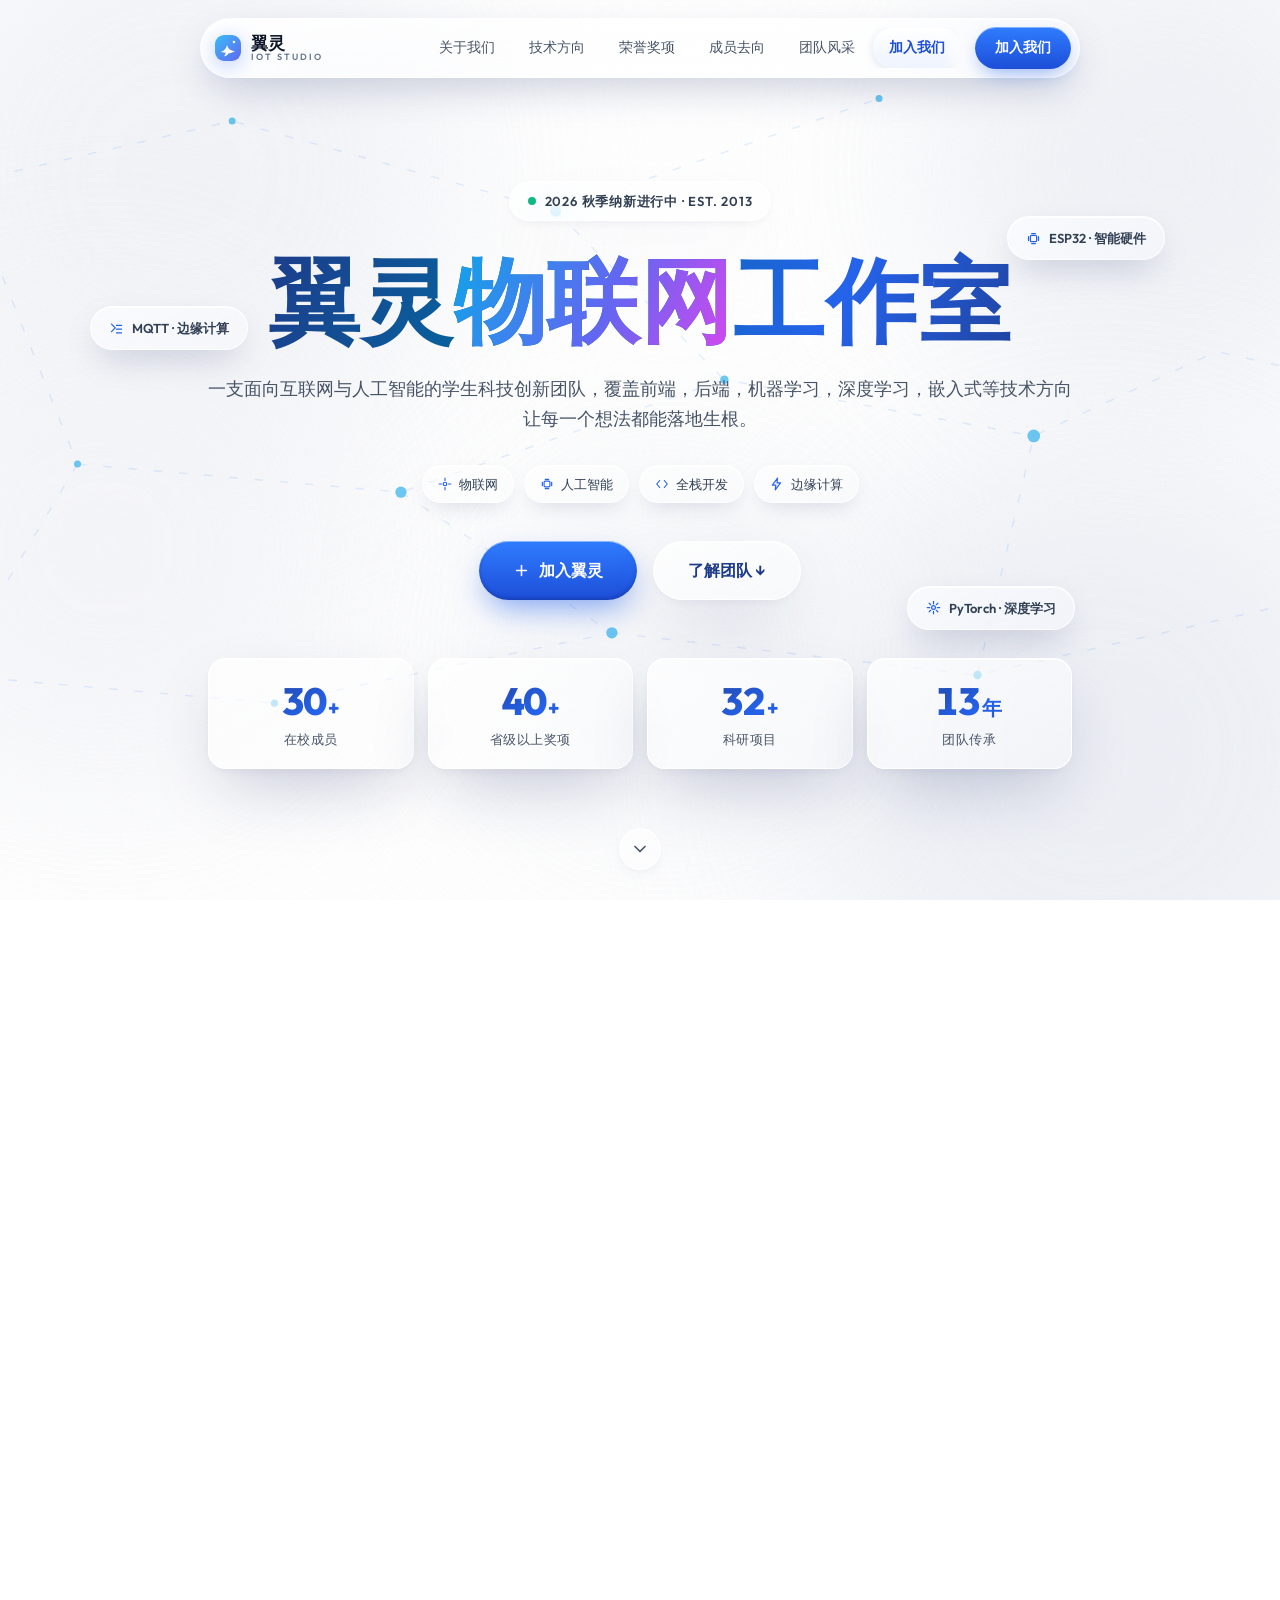
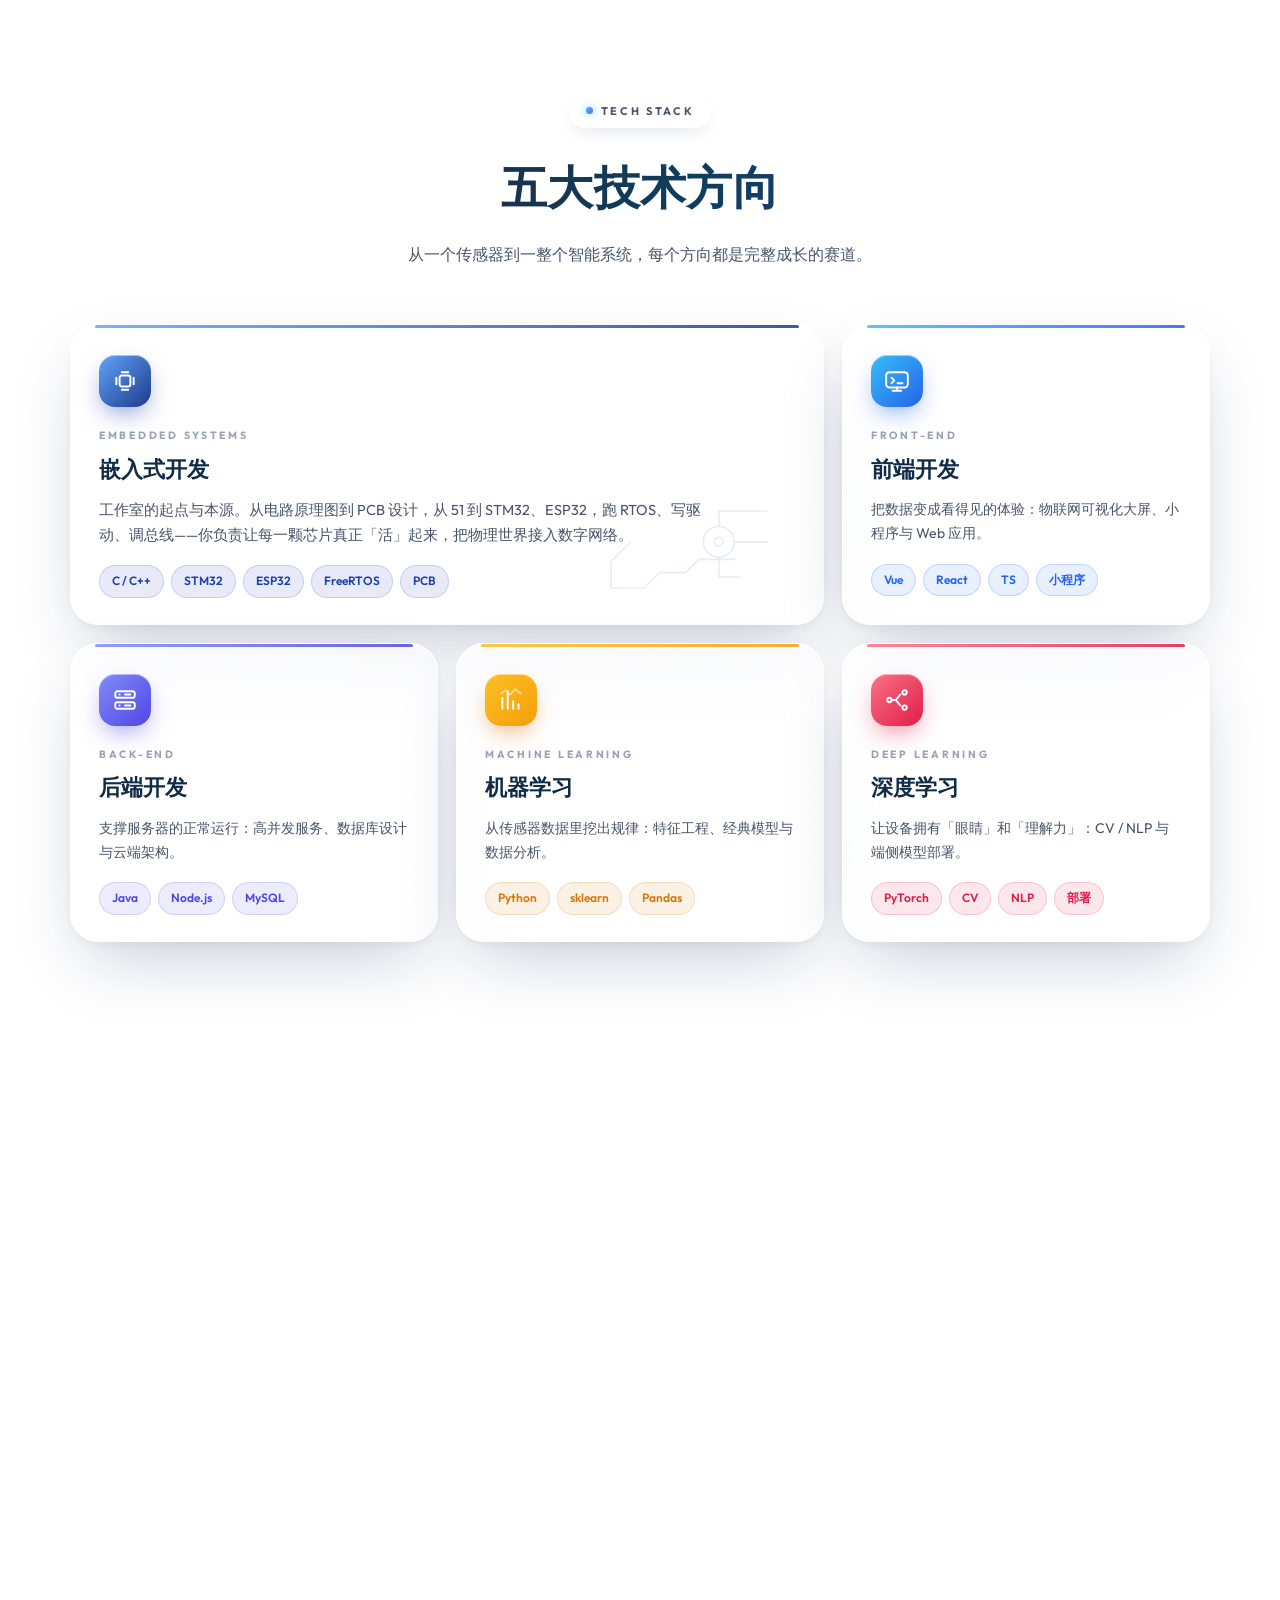
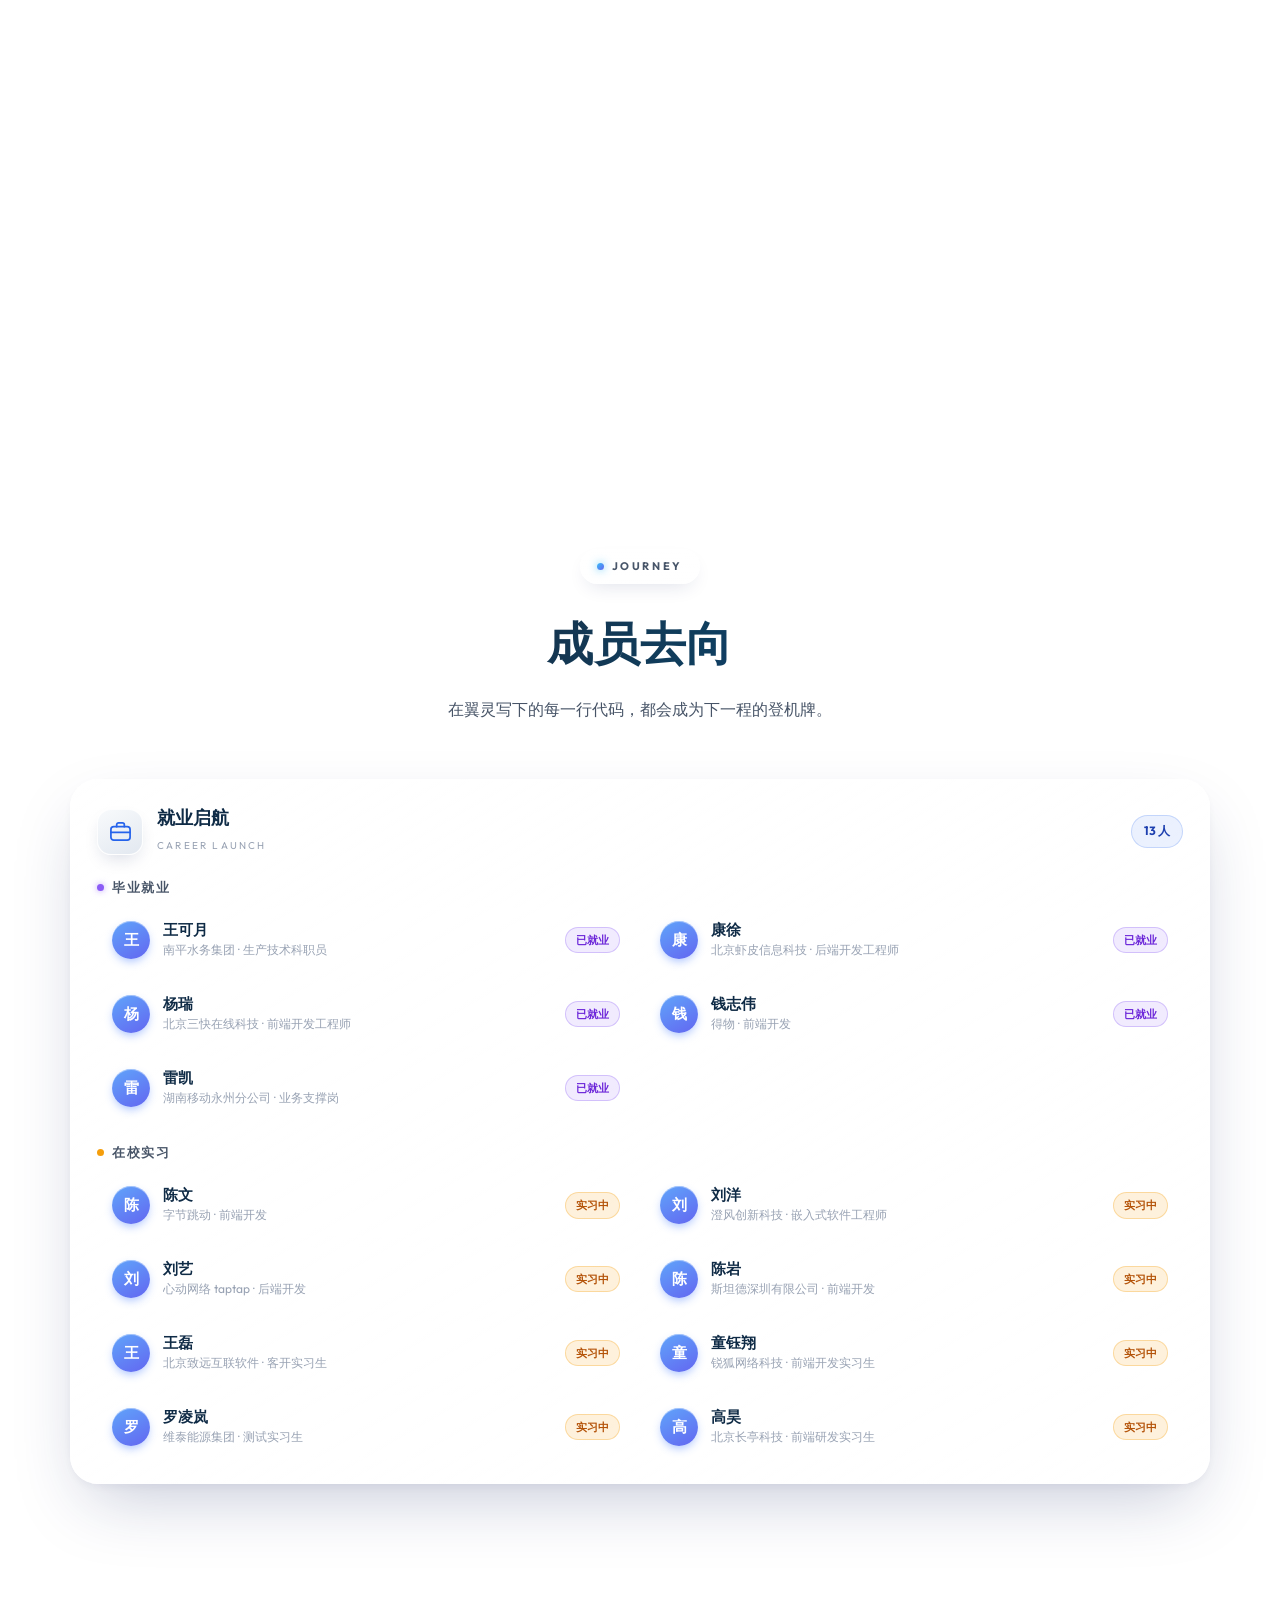
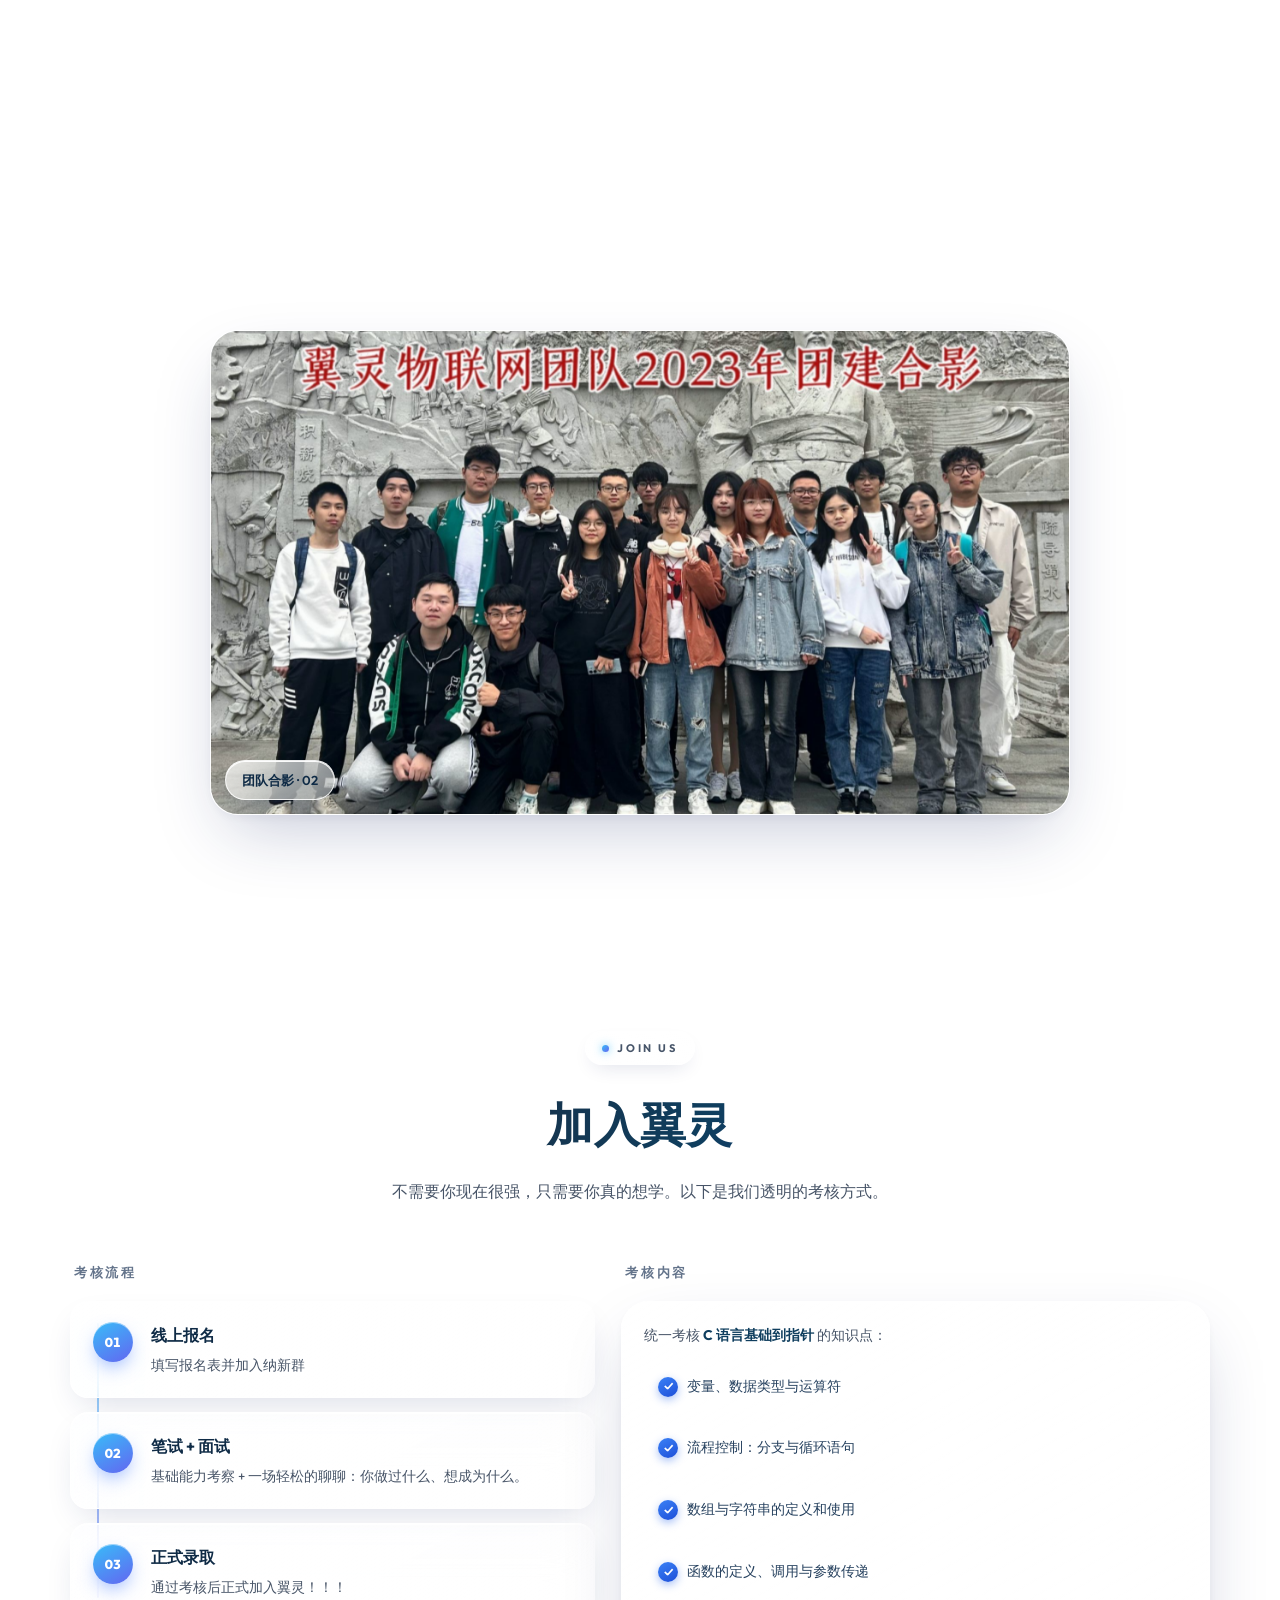
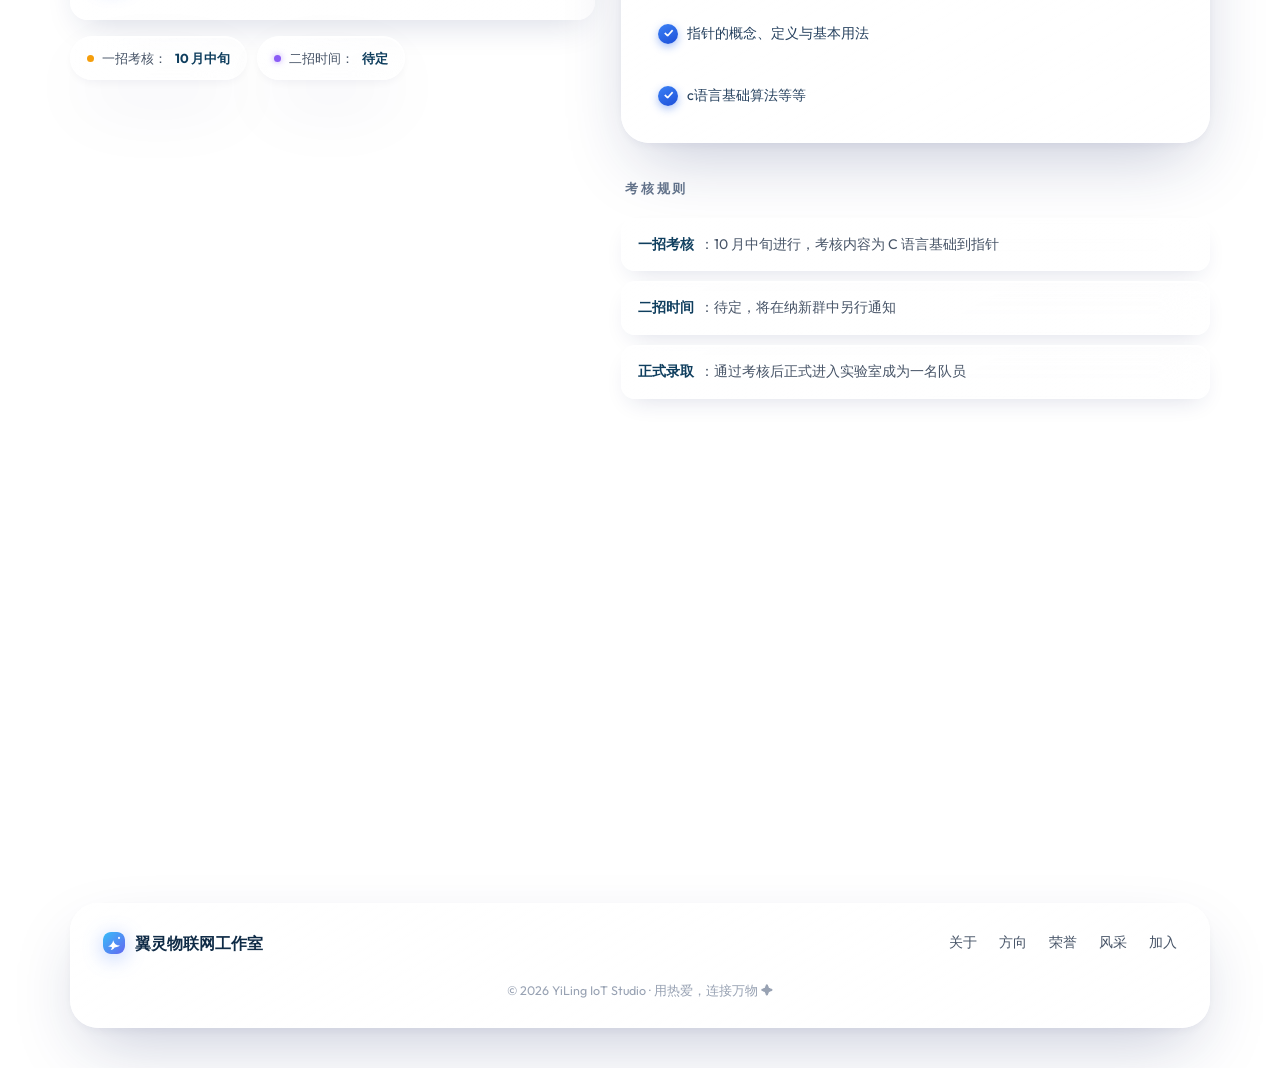
==== commit a0fe1583: "Update index.html 修复年份显示错误" ====
--- a/index.html
+++ b/index.html
@@ -111,11 +111,11 @@
 
       <div class="hero-stats">
         <div class="stat-card">
-          <b><span data-count="56">0</span><i>+</i></b>
+          <b><span data-count="30 +">0</span><i>+</i></b>
           <span>在校成员</span>
         </div>
         <div class="stat-card">
-          <b><span data-count="60">0</span><i>+</i></b>
+          <b><span data-count="40 +">0</span><i>+</i></b>
           <span>省级以上奖项</span>
         </div>
         <div class="stat-card">
@@ -123,7 +123,7 @@
           <span>科研项目</span>
         </div>
         <div class="stat-card">
-          <b><span data-count="8">0</span><i>年</i></b>
+          <b><span data-count="13">0</span><i>年</i></b>
           <span>团队传承</span>
         </div>
       </div>
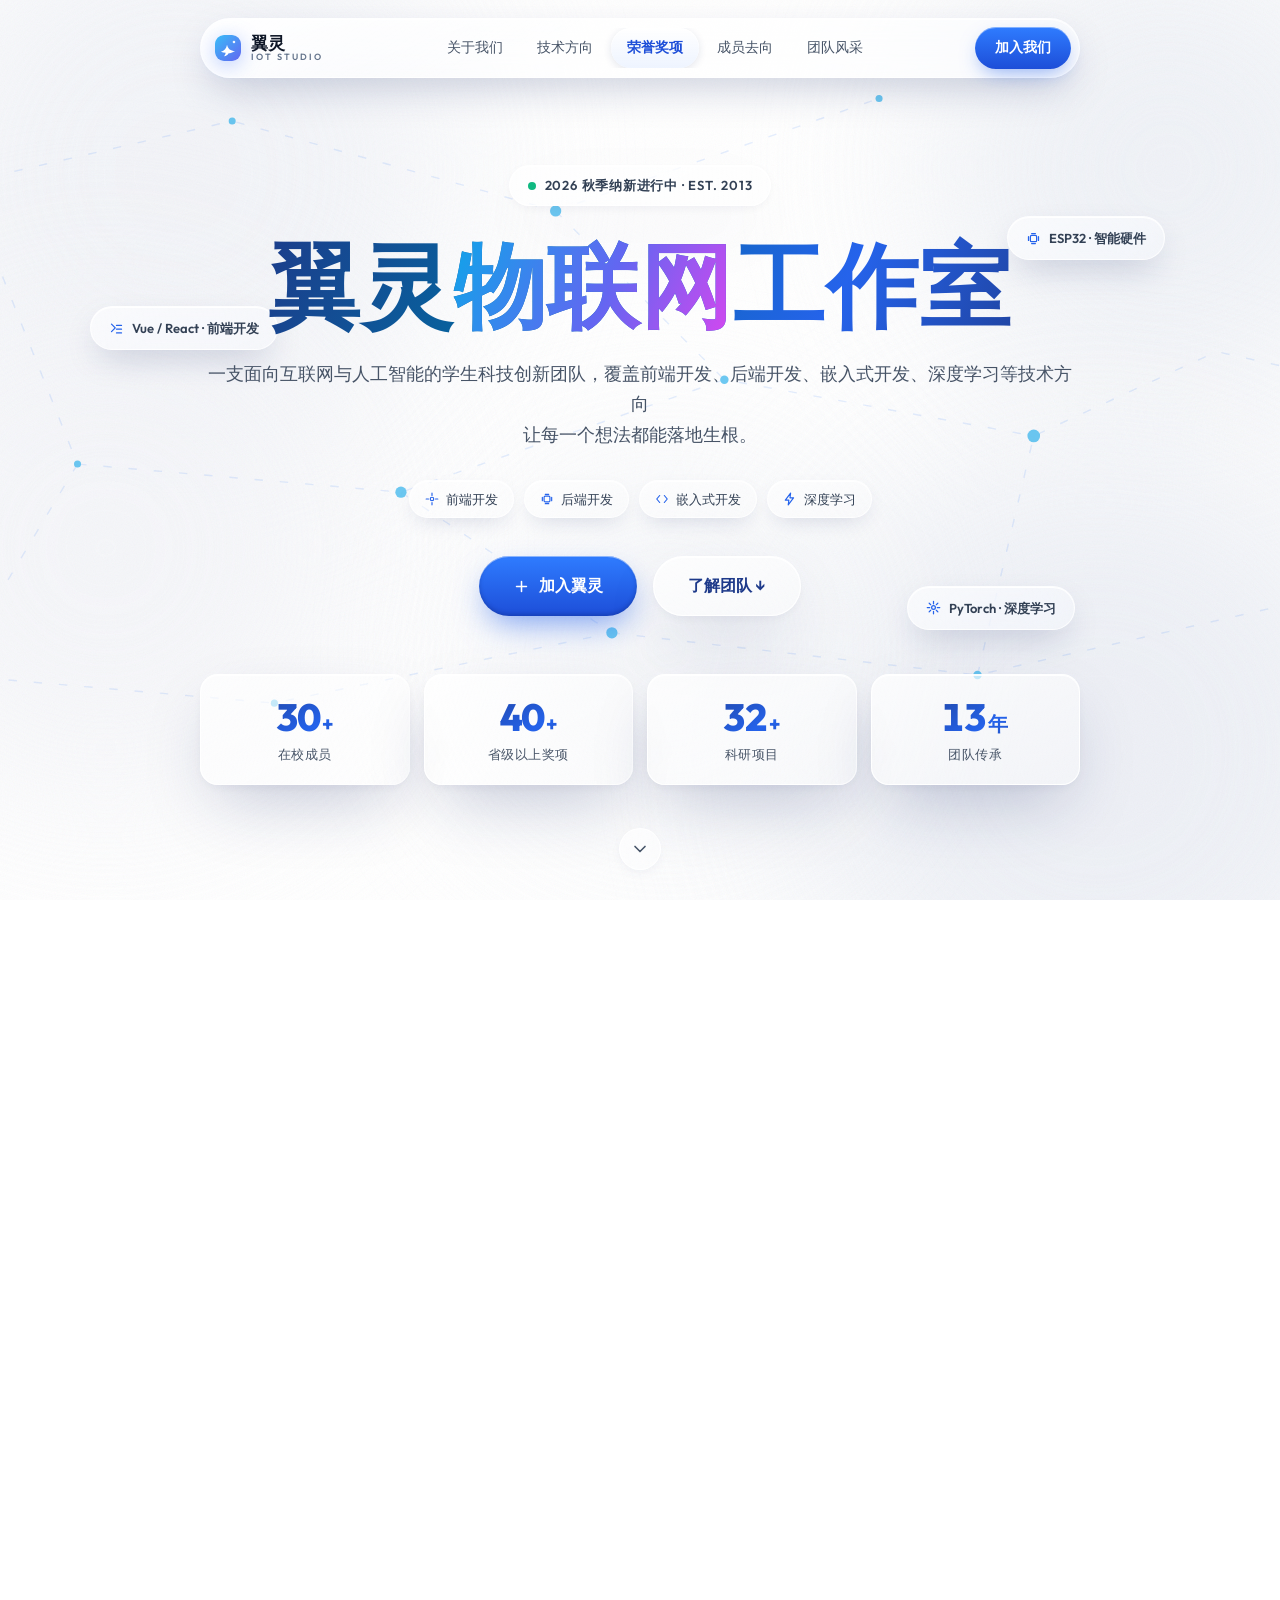
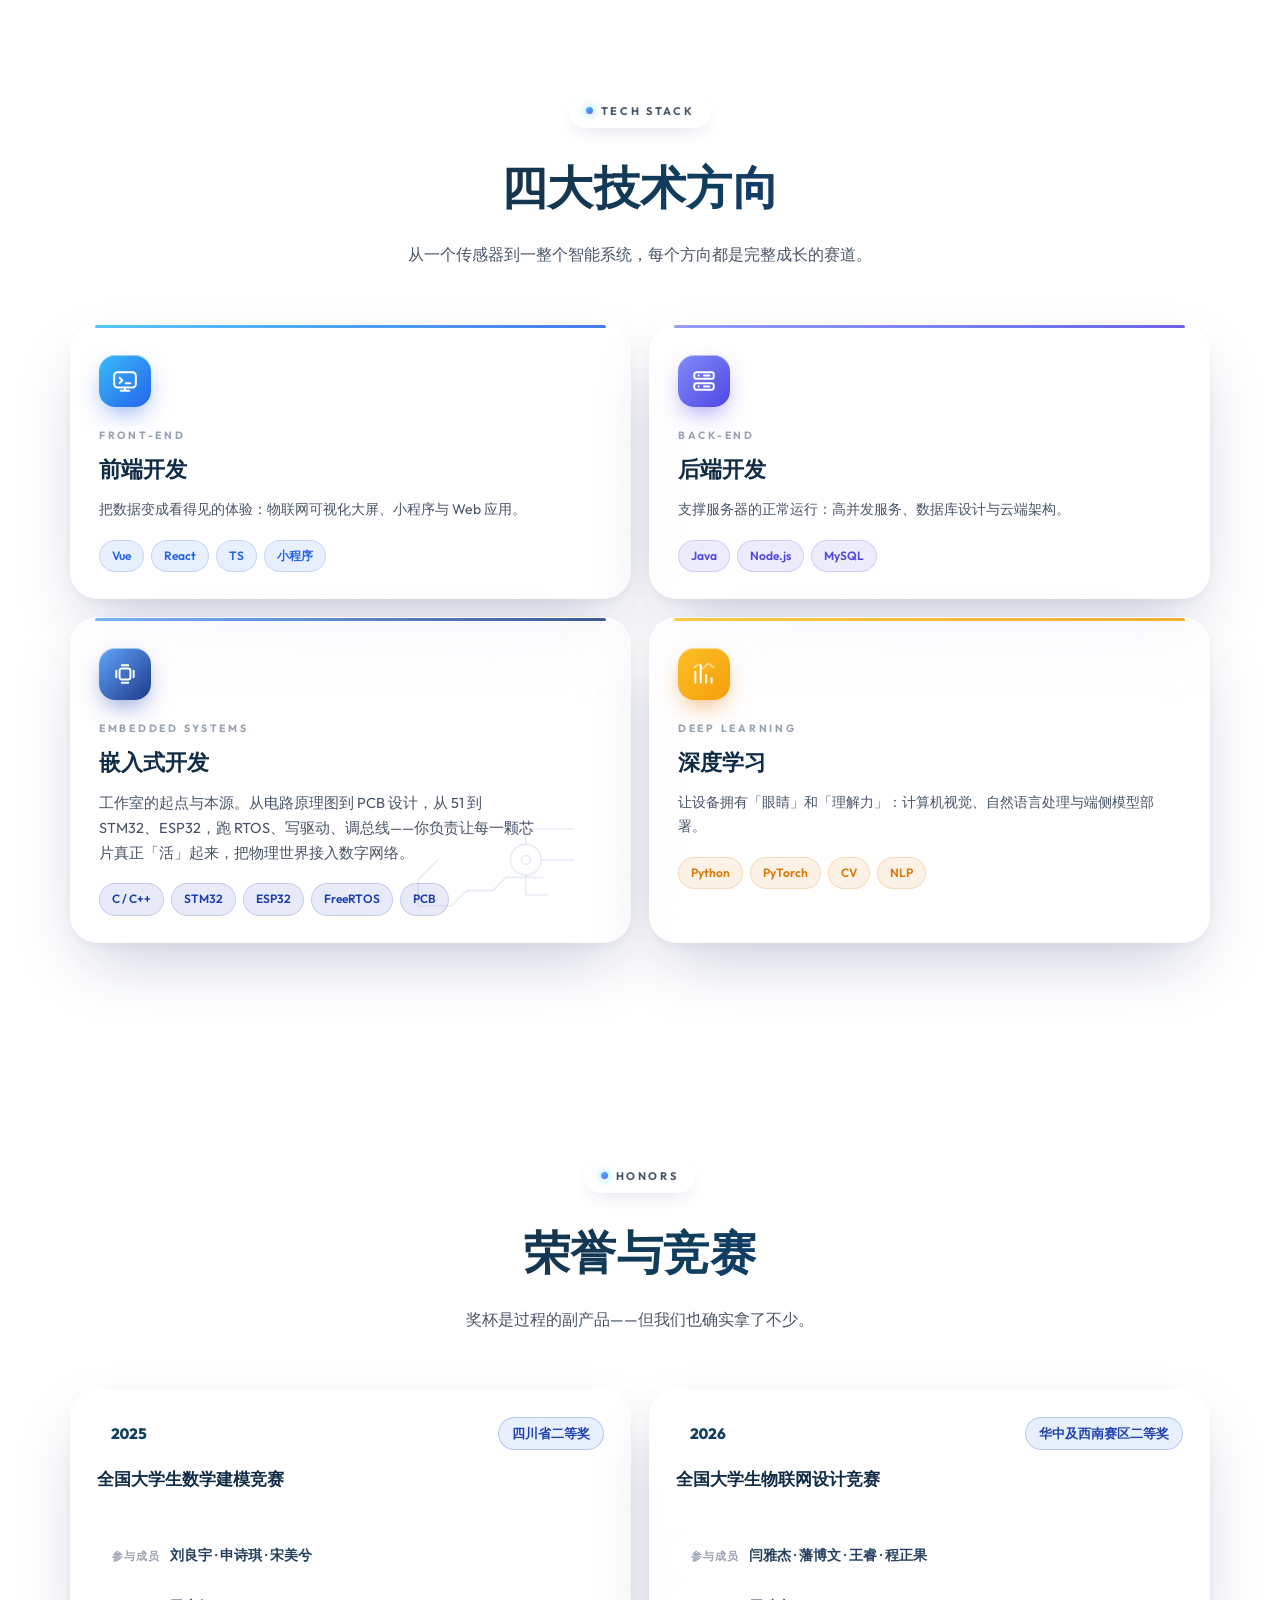
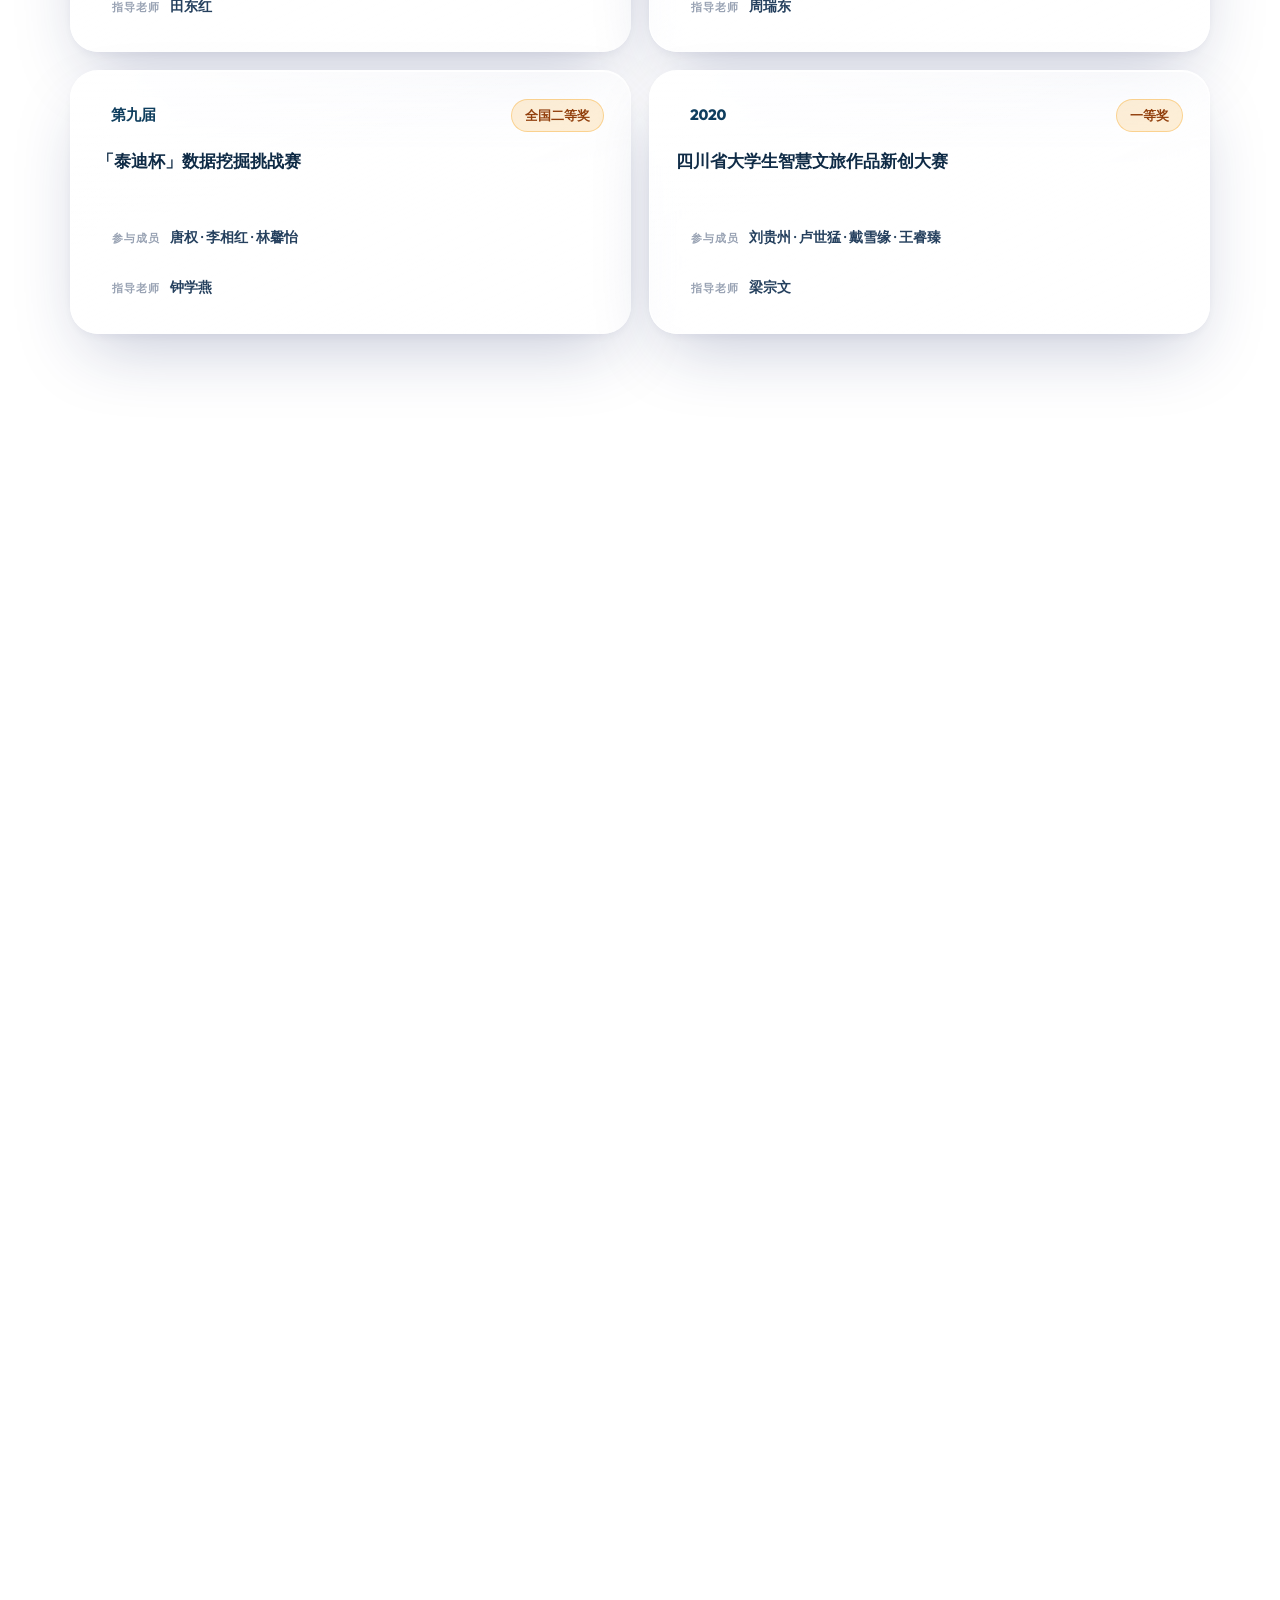
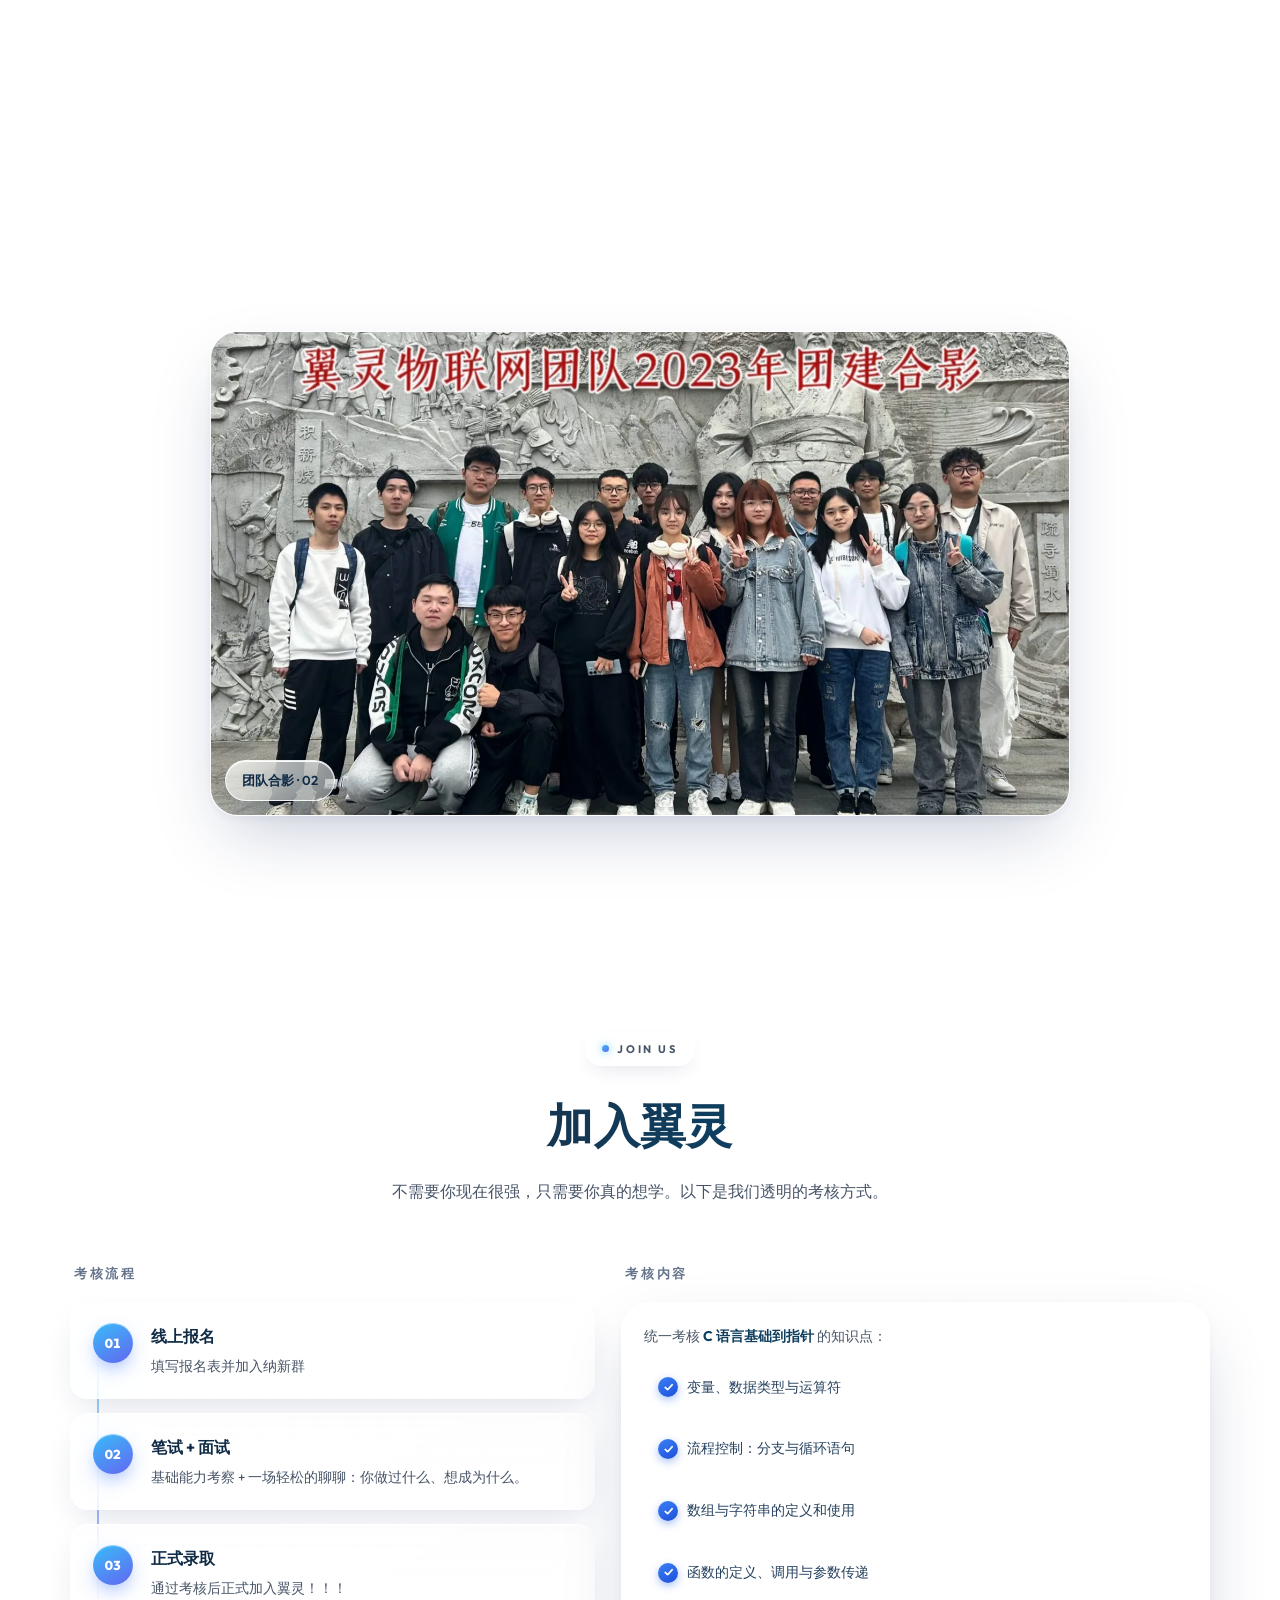
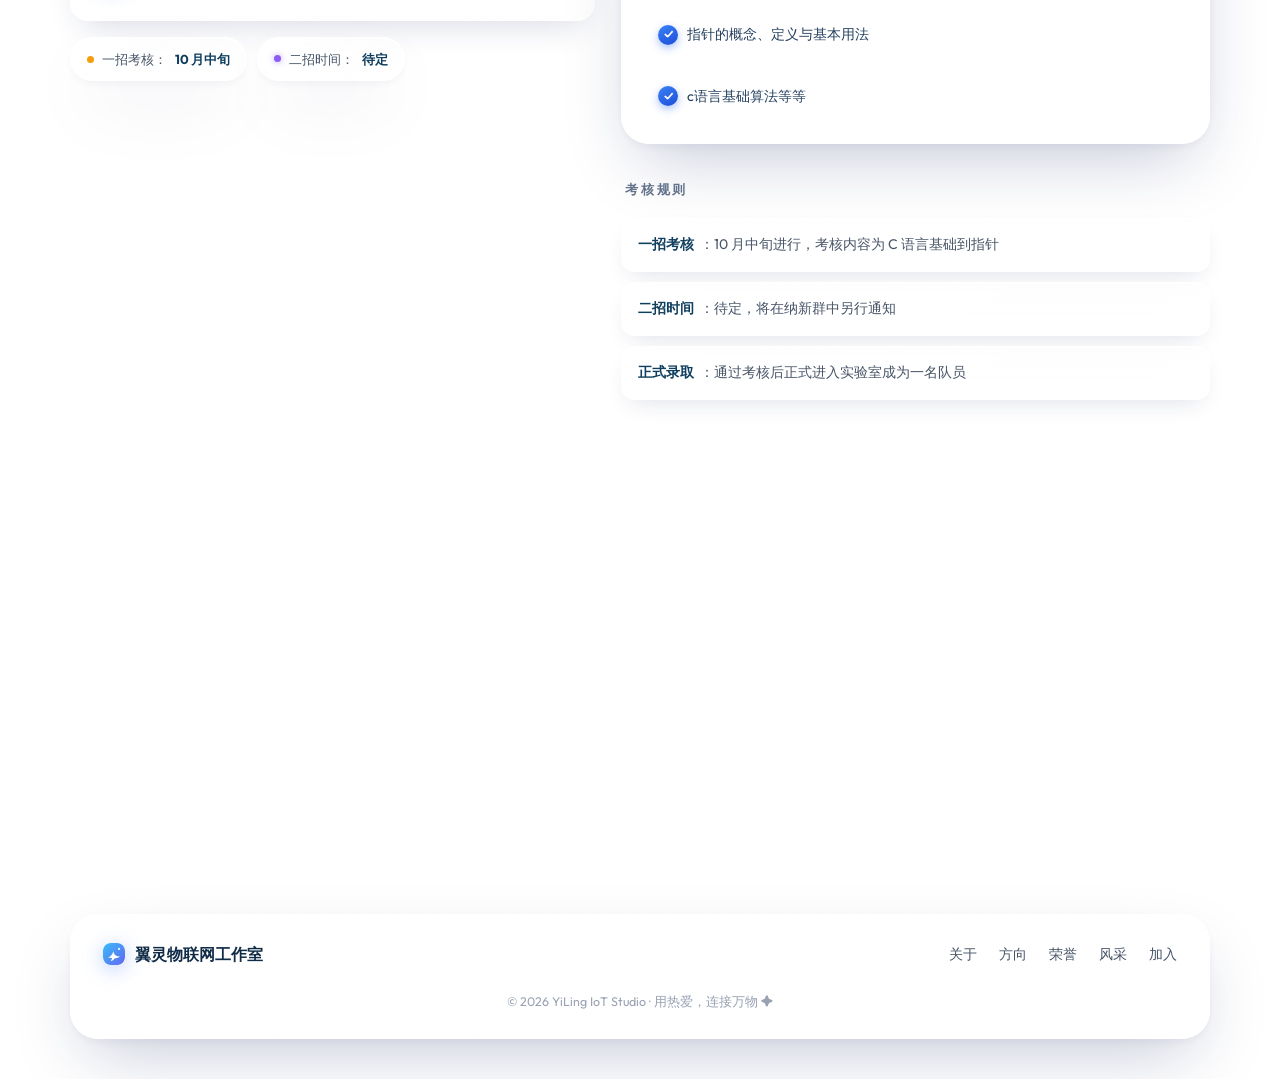
==== commit 4f80a738: "统一技术方向并优化二维码交互与照片轮播" ====
--- a/index.html
+++ b/index.html
@@ -4,7 +4,7 @@
 <meta charset="UTF-8">
 <meta name="viewport" content="width=device-width, initial-scale=1.0">
 <title>翼灵物联网工作室 · YiLing IoT Studio</title>
-<meta name="description" content="翼灵物联网工作室——专注物联网与人工智能的学生科技创新团队，覆盖嵌入式、后端、前端与机器学习、深度学习全链路技术栈。">
+<meta name="description" content="翼灵物联网工作室——专注物联网与人工智能的学生科技创新团队，覆盖嵌入式、后端、前端与深度学习全链路技术栈。">
 <link rel="icon" href="data:image/svg+xml,%3Csvg%20xmlns='http://www.w3.org/2000/svg'%20viewBox='0%200%2048%2048'%3E%3Cdefs%3E%3ClinearGradient%20id='g'%20x1='0'%20y1='0'%20x2='1'%20y2='1'%3E%3Cstop%20offset='0'%20stop-color='%2338bdf8'/%3E%3Cstop%20offset='1'%20stop-color='%236366f1'/%3E%3C/linearGradient%3E%3C/defs%3E%3Crect%20width='48'%20height='48'%20rx='14'%20fill='url(%23g)'/%3E%3Cpath%20d='M11%2031c6.5-1.8%2010-6%2011.2-13%201.8%207.4%206.4%2011.6%2014.8%2011.6-4.8%203-8.8%204.2-11.8%204.2-1.8%203.4-4.6%205.2-8.4%205.2%201.8-2.2%202.8-4.4%202.8-6.4-3%200-5.8-.6-8.6-1.6z'%20fill='white'/%3E%3Ccircle%20cx='35'%20cy='13'%20r='2.4'%20fill='white'%20opacity='.9'/%3E%3C/svg%3E">
 <link rel="preconnect" href="https://fonts.googleapis.com">
 <link rel="preconnect" href="https://fonts.gstatic.com" crossorigin>
@@ -45,7 +45,6 @@
     <a href="#awards" class="nav-link">荣誉奖项</a>
     <a href="#destinations" class="nav-link">成员去向</a>
     <a href="#gallery" class="nav-link">团队风采</a>
-    <a href="#join" class="nav-link">加入我们</a>
   </nav>
   <a href="#join" class="nav-cta">加入我们</a>
 </header>
@@ -84,7 +83,7 @@
     </div>
     <div class="float-chip fc3" aria-hidden="true">
       <svg viewBox="0 0 24 24"><path d="M4 17l6-6-6-6M12 19h8M12 13h8M12 7h8"/></svg>
-      MQTT · 边缘计算
+      Vue / React · 前端开发
     </div>
 
     <div class="hero-inner">
@@ -92,13 +91,13 @@
         <i class="dot"></i>2026 秋季纳新进行中 · EST. 2013
       </span>
       <h1 class="hero-title">翼灵<span>物联网</span>工作室</h1>
-      <p class="hero-sub">一支面向互联网与人工智能的学生科技创新团队，覆盖前端，后端，机器学习，深度学习，嵌入式等技术方向<br class="br-lg">让每一个想法都能落地生根。</p>
+      <p class="hero-sub">一支面向互联网与人工智能的学生科技创新团队，覆盖前端开发、后端开发、嵌入式开发、深度学习等技术方向<br class="br-lg">让每一个想法都能落地生根。</p>
 
       <div class="hero-chips" aria-hidden="true">
-        <span class="h-chip"><svg viewBox="0 0 24 24"><circle cx="12" cy="12" r="3"/><path d="M12 2v4M12 18v4M2 12h4M18 12h4"/></svg>物联网</span>
-        <span class="h-chip"><svg viewBox="0 0 24 24"><rect x="7" y="7" width="10" height="10" rx="2"/><path d="M4 9v6M20 9v6M9 4h6M9 20h6"/></svg>人工智能</span>
-        <span class="h-chip"><svg viewBox="0 0 24 24"><path d="M8 18l-5-6 5-6M16 6l5 6-5 6"/></svg>全栈开发</span>
-        <span class="h-chip"><svg viewBox="0 0 24 24"><path d="M13 2L4 14h6l-1 8 9-12h-6l1-8z"/></svg>边缘计算</span>
+        <span class="h-chip"><svg viewBox="0 0 24 24"><circle cx="12" cy="12" r="3"/><path d="M12 2v4M12 18v4M2 12h4M18 12h4"/></svg>前端开发</span>
+        <span class="h-chip"><svg viewBox="0 0 24 24"><rect x="7" y="7" width="10" height="10" rx="2"/><path d="M4 9v6M20 9v6M9 4h6M9 20h6"/></svg>后端开发</span>
+        <span class="h-chip"><svg viewBox="0 0 24 24"><path d="M8 18l-5-6 5-6M16 6l5 6-5 6"/></svg>嵌入式开发</span>
+        <span class="h-chip"><svg viewBox="0 0 24 24"><path d="M13 2L4 14h6l-1 8 9-12h-6l1-8z"/></svg>深度学习</span>
       </div>
 
       <div class="hero-cta">
@@ -145,7 +144,7 @@
 
       <div class="about-grid">
         <div class="about-text reveal" data-d="1">
-          <p>翼灵物联网工作室创立于 <b>2013 年</b>，是一支完全由学生自主运营的科技创新团队。十余年积累沉淀，工作室已构建起<b>前后端开发、嵌入式系统与机器学习</b>的完整技术体系。</p>
+          <p>翼灵物联网工作室创立于 <b>2013 年</b>，是一支完全由学生自主运营的科技创新团队。十余年积累沉淀，工作室已构建起<b>前后端开发、嵌入式系统与深度学习</b>的完整技术体系。</p>
           <p>我们相信「<b>做出来</b>」是最好的学习方式：零基础入门也不必担心，学长学姐一对一带教，沿着清晰的路线循序渐进；随后与伙伴组队，投身<b>项目开发、学科竞赛与科研课题</b>，在真实的工程实践中打磨能力——把一个个想法，亲手变成看得见、摸得着的作品。</p>
         </div>
 
@@ -166,13 +165,35 @@
     <div class="container">
       <header class="sec-head reveal">
         <span class="sec-eyebrow"><i></i>TECH STACK</span>
-        <h2 class="sec-title">五大技术方向</h2>
+        <h2 class="sec-title">四大技术方向</h2>
         <p class="sec-desc">从一个传感器到一整个智能系统，每个方向都是完整成长的赛道。</p>
       </header>
 
       <div class="dir-grid">
+        <!-- 前端 -->
+        <article class="dir-card reveal" style="--ac:linear-gradient(135deg,#38bdf8,#2563eb);--ac-soft:37,99,235">
+          <div class="dir-icon">
+            <svg viewBox="0 0 24 24"><rect x="2" y="4" width="20" height="14" rx="3"/><path d="M8 21h8M12 18v3M7 9l2.5 2.5L7 14M12.5 14H17"/></svg>
+          </div>
+          <span class="dir-en">FRONT-END</span>
+          <h3>前端开发</h3>
+          <p>把数据变成看得见的体验：物联网可视化大屏、小程序与 Web 应用。</p>
+          <div class="dir-tags"><span>Vue</span><span>React</span><span>TS</span><span>小程序</span></div>
+        </article>
+
+        <!-- 后端 -->
+        <article class="dir-card reveal" data-d="1" style="--ac:linear-gradient(135deg,#818cf8,#4f46e5);--ac-soft:79,70,229">
+          <div class="dir-icon">
+            <svg viewBox="0 0 24 24"><rect x="3" y="4" width="18" height="6" rx="2"/><rect x="3" y="14" width="18" height="6" rx="2"/><path d="M7 7h.01M7 17h.01M12 7h5M12 17h5"/></svg>
+          </div>
+          <span class="dir-en">BACK-END</span>
+          <h3>后端开发</h3>
+          <p>支撑服务器的正常运行：高并发服务、数据库设计与云端架构。</p>
+          <div class="dir-tags"><span>Java</span><span>Node.js</span><span>MySQL</span></div>
+        </article>
+
         <!-- 嵌入式（工作室本源，大卡） -->
-        <article class="dir-card big reveal" style="--ac:linear-gradient(135deg,#60a5fa,#1e3a8a);--ac-soft:30,64,175">
+        <article class="dir-card big reveal" data-d="2" style="--ac:linear-gradient(135deg,#60a5fa,#1e3a8a);--ac-soft:30,64,175">
           <svg class="dir-art" viewBox="0 0 200 120" aria-hidden="true">
             <g stroke="currentColor" fill="none" stroke-width="1.5" opacity=".55">
               <path d="M20 100h30l14-14h24l12-12h34"/><path d="M20 100v-24l18-18"/>
@@ -191,48 +212,15 @@
           </div>
         </article>
 
-        <!-- 前端 -->
-        <article class="dir-card reveal" data-d="1" style="--ac:linear-gradient(135deg,#38bdf8,#2563eb);--ac-soft:37,99,235">
-          <div class="dir-icon">
-            <svg viewBox="0 0 24 24"><rect x="2" y="4" width="20" height="14" rx="3"/><path d="M8 21h8M12 18v3M7 9l2.5 2.5L7 14M12.5 14H17"/></svg>
-          </div>
-          <span class="dir-en">FRONT-END</span>
-          <h3>前端开发</h3>
-          <p>把数据变成看得见的体验：物联网可视化大屏、小程序与 Web 应用。</p>
-          <div class="dir-tags"><span>Vue</span><span>React</span><span>TS</span><span>小程序</span></div>
-        </article>
-
-        <!-- 后端 -->
-        <article class="dir-card reveal" data-d="2" style="--ac:linear-gradient(135deg,#818cf8,#4f46e5);--ac-soft:79,70,229">
-          <div class="dir-icon">
-            <svg viewBox="0 0 24 24"><rect x="3" y="4" width="18" height="6" rx="2"/><rect x="3" y="14" width="18" height="6" rx="2"/><path d="M7 7h.01M7 17h.01M12 7h5M12 17h5"/></svg>
-          </div>
-          <span class="dir-en">BACK-END</span>
-          <h3>后端开发</h3>
-          <p>支撑服务器的正常运行：高并发服务、数据库设计与云端架构。</p>
-          <div class="dir-tags"><span>Java</span><span>Node.js</span><span>MySQL</span></div>
-        </article>
-
-        <!-- 机器学习 -->
+        <!-- 深度学习 -->
         <article class="dir-card reveal" data-d="3" style="--ac:linear-gradient(135deg,#fbbf24,#f59e0b);--ac-soft:217,119,6">
           <div class="dir-icon">
             <svg viewBox="0 0 24 24"><path d="M4 20V10M9 20V4M14 20v-7M19 20v-4"/><path d="M3 6l4-3 4 4 5-5 5 4" opacity=".5"/></svg>
           </div>
-          <span class="dir-en">MACHINE LEARNING</span>
-          <h3>机器学习</h3>
-          <p>从传感器数据里挖出规律：特征工程、经典模型与数据分析。</p>
-          <div class="dir-tags"><span>Python</span><span>sklearn</span><span>Pandas</span></div>
-        </article>
-
-        <!-- 深度学习 -->
-        <article class="dir-card reveal" data-d="4" style="--ac:linear-gradient(135deg,#fb7185,#e11d48);--ac-soft:225,29,72">
-          <div class="dir-icon">
-            <svg viewBox="0 0 24 24"><circle cx="5" cy="12" r="2"/><circle cx="19" cy="5" r="2"/><circle cx="19" cy="19" r="2"/><path d="M7 12h4l4-5M11 12l4 5"/></svg>
-          </div>
           <span class="dir-en">DEEP LEARNING</span>
           <h3>深度学习</h3>
-          <p>让设备拥有「眼睛」和「理解力」：CV / NLP 与端侧模型部署。</p>
-          <div class="dir-tags"><span>PyTorch</span><span>CV</span><span>NLP</span><span>部署</span></div>
+          <p>让设备拥有「眼睛」和「理解力」：计算机视觉、自然语言处理与端侧模型部署。</p>
+          <div class="dir-tags"><span>Python</span><span>PyTorch</span><span>CV</span><span>NLP</span></div>
         </article>
       </div>
     </div>
@@ -430,7 +418,7 @@
         <!-- 唯一图片展示卡 -->
         <figure class="flip-card reveal" data-flip>
           <div class="flip-viewport">
-            <img class="flip-img" src="images/photos/photo-01.jpg" alt="团队照片 1">
+            <img class="flip-img" src="images/photos/photo-01.webp" alt="团队照片 1">
           </div>
           <button type="button" class="flip-arrow flip-prev" aria-label="上一张">
             <svg viewBox="0 0 24 24"><path d="M15 18l-6-6 6-6"/></svg>
@@ -501,20 +489,25 @@
         </div>
       </div>
 
+      <p class="copy-status" id="copyStatus" role="status" aria-live="polite"></p>
+
       <!-- 联系方式 -->
       <div class="join-cta reveal">
         <div class="cta-glow" aria-hidden="true"></div>
-        <span class="qr-large">
-          <img src="images/qq-qrcode.jpg" alt="纳新 QQ 群二维码">
-        </span>
+        <div class="qr-actions">
+          <button class="qr-large" id="openQr" type="button" aria-label="放大查看纳新 QQ 群二维码">
+            <img src="images/qq-qrcode.jpg" alt="纳新 QQ 群二维码">
+          </button>
+          <a class="save-image" href="images/qq-qrcode.jpg" download="翼灵纳新QQ群二维码.jpg">保存图片</a>
+        </div>
         <div class="cta-text">
           <h3>与翼灵一起，把想法变成现实</h3>
           <p>扫码加入纳新群，第一时间获取考核通知 ——</p>
           <div class="contact-row">
-            <div class="contact-item">
+            <button class="contact-item copy-group" id="copyGroup" type="button" aria-label="复制纳新 QQ 群号">
               <svg viewBox="0 0 24 24"><circle cx="9" cy="8" r="3.5"/><path d="M2.5 20a6.5 6.5 0 0 1 13 0"/><circle cx="17.5" cy="9.5" r="2.5"/><path d="M15 20a5 5 0 0 1 6.5-4.7"/></svg>
-              <div><span>纳新 QQ 群</span><b>1072519797</b></div>
-            </div>
+              <span><span>纳新 QQ 群 · 点击复制</span><b id="groupNumber">1072519797</b></span>
+            </button>
             <div class="contact-item">
               <svg viewBox="0 0 24 24"><path d="M12 21s-7-5.5-7-11a7 7 0 0 1 14 0c0 5.5-7 11-7 11z"/><circle cx="12" cy="10" r="2.5"/></svg>
               <div><span>工作室地址</span><b>明理楼 C-1011</b></div>
@@ -554,13 +547,12 @@
   <svg viewBox="0 0 24 24"><path d="M12 19V5M5 12l7-7 7 7"/></svg>
 </button>
 
-<!-- 图片灯箱 -->
-<div class="lightbox" id="lightbox" aria-hidden="true">
-  <figure class="lb-frame">
-    <img id="lbImg" src="" alt="">
-    <figcaption id="lbCap"></figcaption>
-  </figure>
-</div>
+<!-- 二维码大图 -->
+<dialog class="qr-dialog" id="qrDialog" aria-label="纳新 QQ 群二维码大图">
+  <button class="qr-close" id="closeQr" type="button" aria-label="关闭二维码大图">关闭</button>
+  <img src="images/qq-qrcode.jpg" alt="完整纳新 QQ 群二维码">
+  <a class="save-image" href="images/qq-qrcode.jpg" download="翼灵纳新QQ群二维码.jpg">保存图片</a>
+</dialog>
 
 <script src="script.js" defer></script>
 </body>
--- a/styles.css
+++ b/styles.css
@@ -166,7 +166,8 @@
   position: relative;
   display: flex; align-items: center;
   gap: 2px;
-  margin-left: auto;
+  margin-inline: auto;
+  min-width: 0;
   overflow-x: auto;
   scrollbar-width: none;
   -webkit-mask-image: linear-gradient(90deg, transparent, #000 18px, #000 calc(100% - 18px), transparent);
@@ -200,7 +201,6 @@
 
 .nav-cta {
   flex-shrink: 0;
-  margin-left: 4px;
   padding: 9px 20px;
   border-radius: 999px;
   font-size: 14px; font-weight: 600;
@@ -305,12 +305,14 @@
 .br-lg { display: inline; }
 
 .hero-chips {
-  display: flex; justify-content: center; flex-wrap: wrap; gap: 10px;
+  display: grid; grid-template-columns: repeat(4, max-content);
+  justify-content: center; gap: 10px;
   margin-top: 30px;
   animation: riseIn 1s var(--ease) .3s both;
 }
 .h-chip {
-  display: inline-flex; align-items: center; gap: 7px;
+  display: inline-flex; align-items: center; justify-content: center; gap: 7px;
+  white-space: nowrap;
   padding: 7px 15px;
   border-radius: 999px;
   font-size: 13px; font-weight: 500;
@@ -585,8 +587,8 @@
   box-shadow: 0 34px 70px -18px rgba(23, 40, 99, .3), inset 0 1px 0 rgba(255, 255, 255, .95);
 }
 
-.dir-card.big { grid-column: span 4; min-height: 300px; }
-.dir-card:not(.big) { grid-column: span 2; }
+.dir-card.big { grid-column: span 3; min-height: 300px; }
+.dir-card:not(.big) { grid-column: span 3; }
 
 /* 顶部渐变发丝线 */
 .dir-card::before {
@@ -1215,10 +1217,6 @@
 .to-top svg { width: 20px; height: 20px; stroke: currentColor; fill: none; stroke-width: 2.2; stroke-linecap: round; stroke-linejoin: round; }
 
 /* ── 13. 响应式 ────────────────────────────────────────────────── */
-@media (max-width: 1080px) {
-  .nav-cta { display: none; }
-}
-
 @media (max-width: 960px) {
   .brand-name i { display: none; }
   .nav-thumb { opacity: 0; }
@@ -1246,6 +1244,8 @@
 }
 
 @media (max-width: 640px) {
+  .nav-cta { margin-left: 0; padding: 8px 12px; font-size: 13px; }
+  .hero-chips { grid-template-columns: repeat(2, max-content); }
   .container { width: calc(100% - 36px); }
   .section { padding: 76px 0; }
   .br-lg { display: none; }
@@ -1291,3 +1291,19 @@
   html { scroll-behavior: auto; }
   .reveal { opacity: 1; transform: none; }
 }
+
+/* 纳新联系方式与二维码大图 */
+.qr-actions { position: relative; display: flex; flex-direction: column; align-items: stretch; gap: 10px; flex-shrink: 0; }
+button.qr-large { padding: 0; cursor: zoom-in; }
+.save-image { display: inline-block; padding: 9px 14px; border: 1px solid #bfdbfe; border-radius: 999px; color: #1e40af; background: #eff6ff; font-size: 13px; text-align: center; }
+.copy-group { cursor: pointer; }
+.copy-group:hover, .save-image:hover { background: #dbeafe; }
+.copy-group:focus-visible, .save-image:focus-visible, .qr-large:focus-visible, .qr-close:focus-visible { outline: 2px solid #2563eb; outline-offset: 4px; }
+.copy-group:disabled { cursor: wait; opacity: .65; }
+.copy-status { position: fixed; bottom: 28px; left: 50%; transform: translateX(-50%); z-index: 200; width: max-content; max-width: calc(100% - 40px); padding: 12px 20px; border-radius: 16px; color: #fff; background: #1e3a8a; box-shadow: 0 8px 24px #17286333; }
+.copy-status:empty { display: none; }
+.qr-dialog { margin: auto; padding: 16px; border: 0; border-radius: 20px; max-width: calc(100vw - 32px); max-height: calc(100dvh - 32px); background: #fff; color: #1e3a8a; text-align: center; }
+.qr-dialog::backdrop { background: rgba(15, 23, 42, .65); }
+.qr-dialog .save-image { display: block; width: 100%; }
+.qr-dialog img { margin: 12px auto; max-width: 100%; max-height: calc(100dvh - 180px); width: auto; height: auto; object-fit: contain; }
+.qr-close { display: block; margin-left: auto; padding: 6px 12px; border: 0; border-radius: 8px; background: #eff6ff; color: #1e40af; cursor: pointer; }
